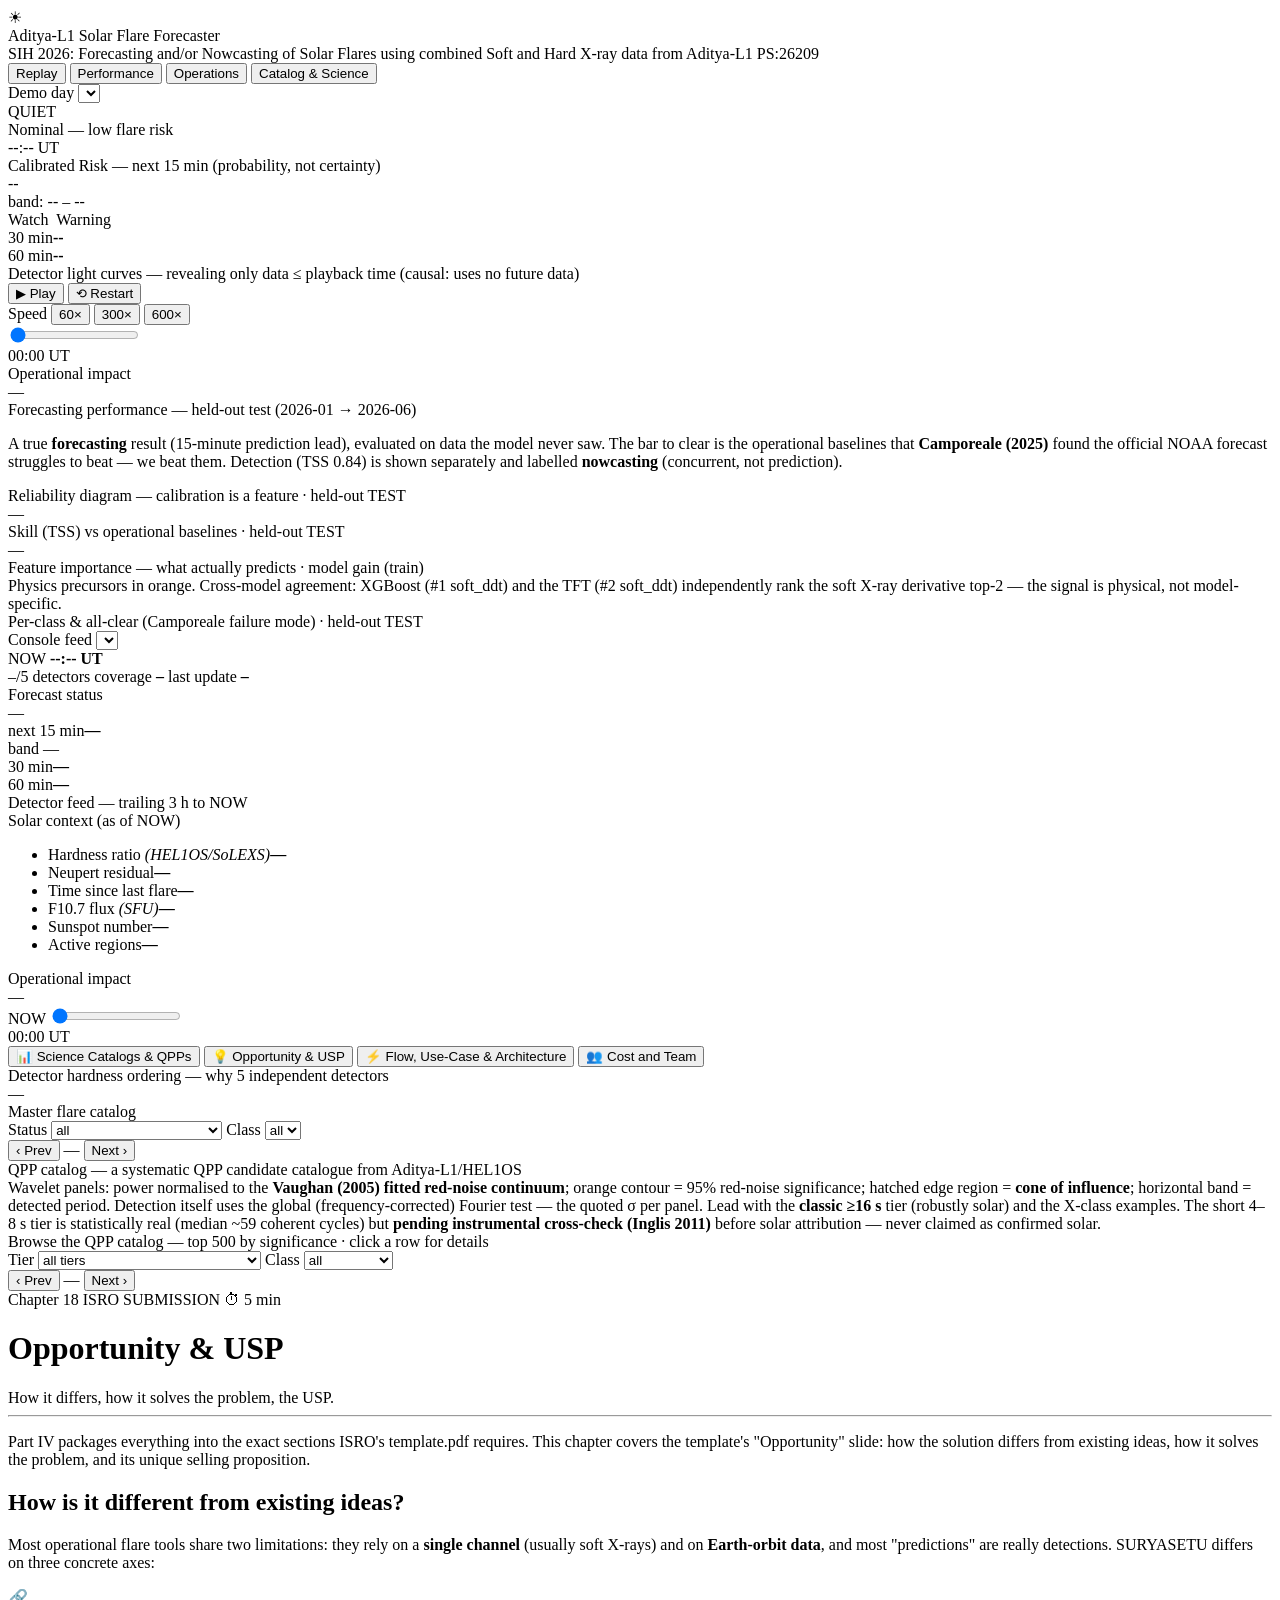
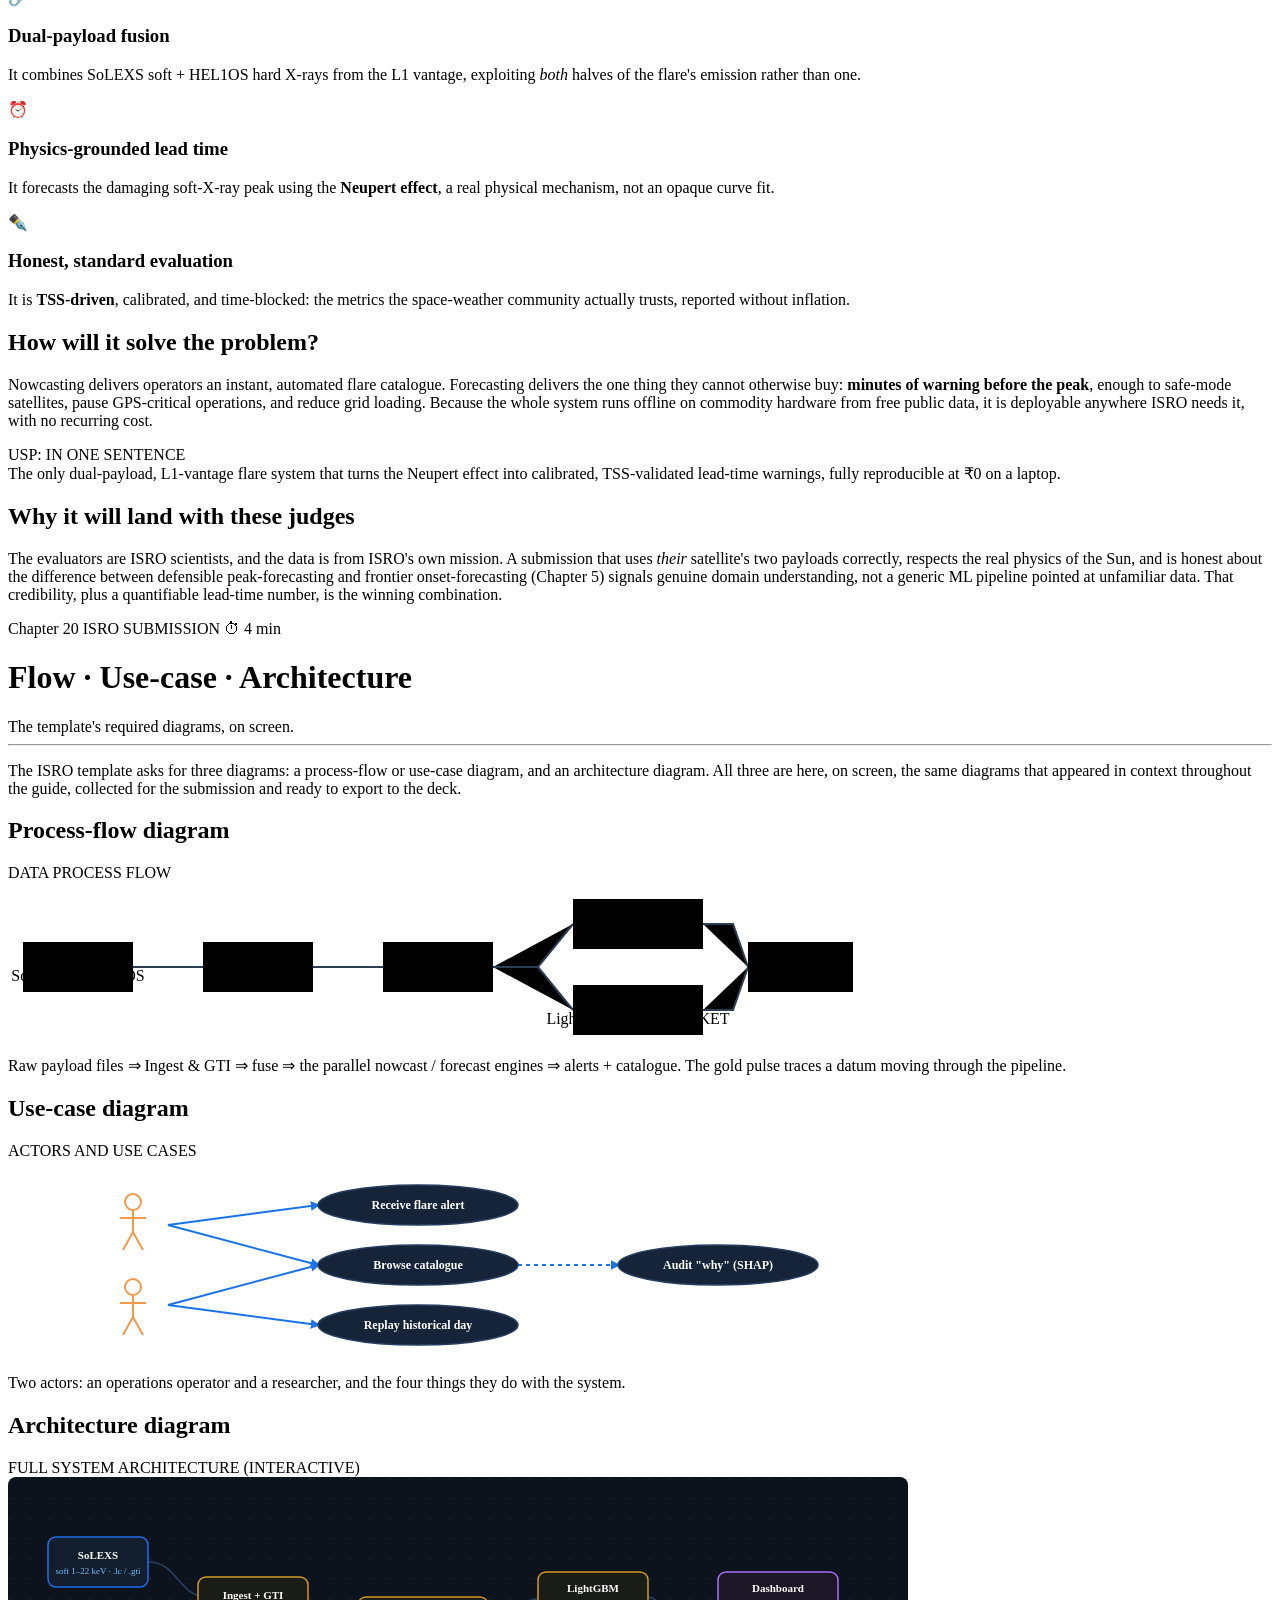
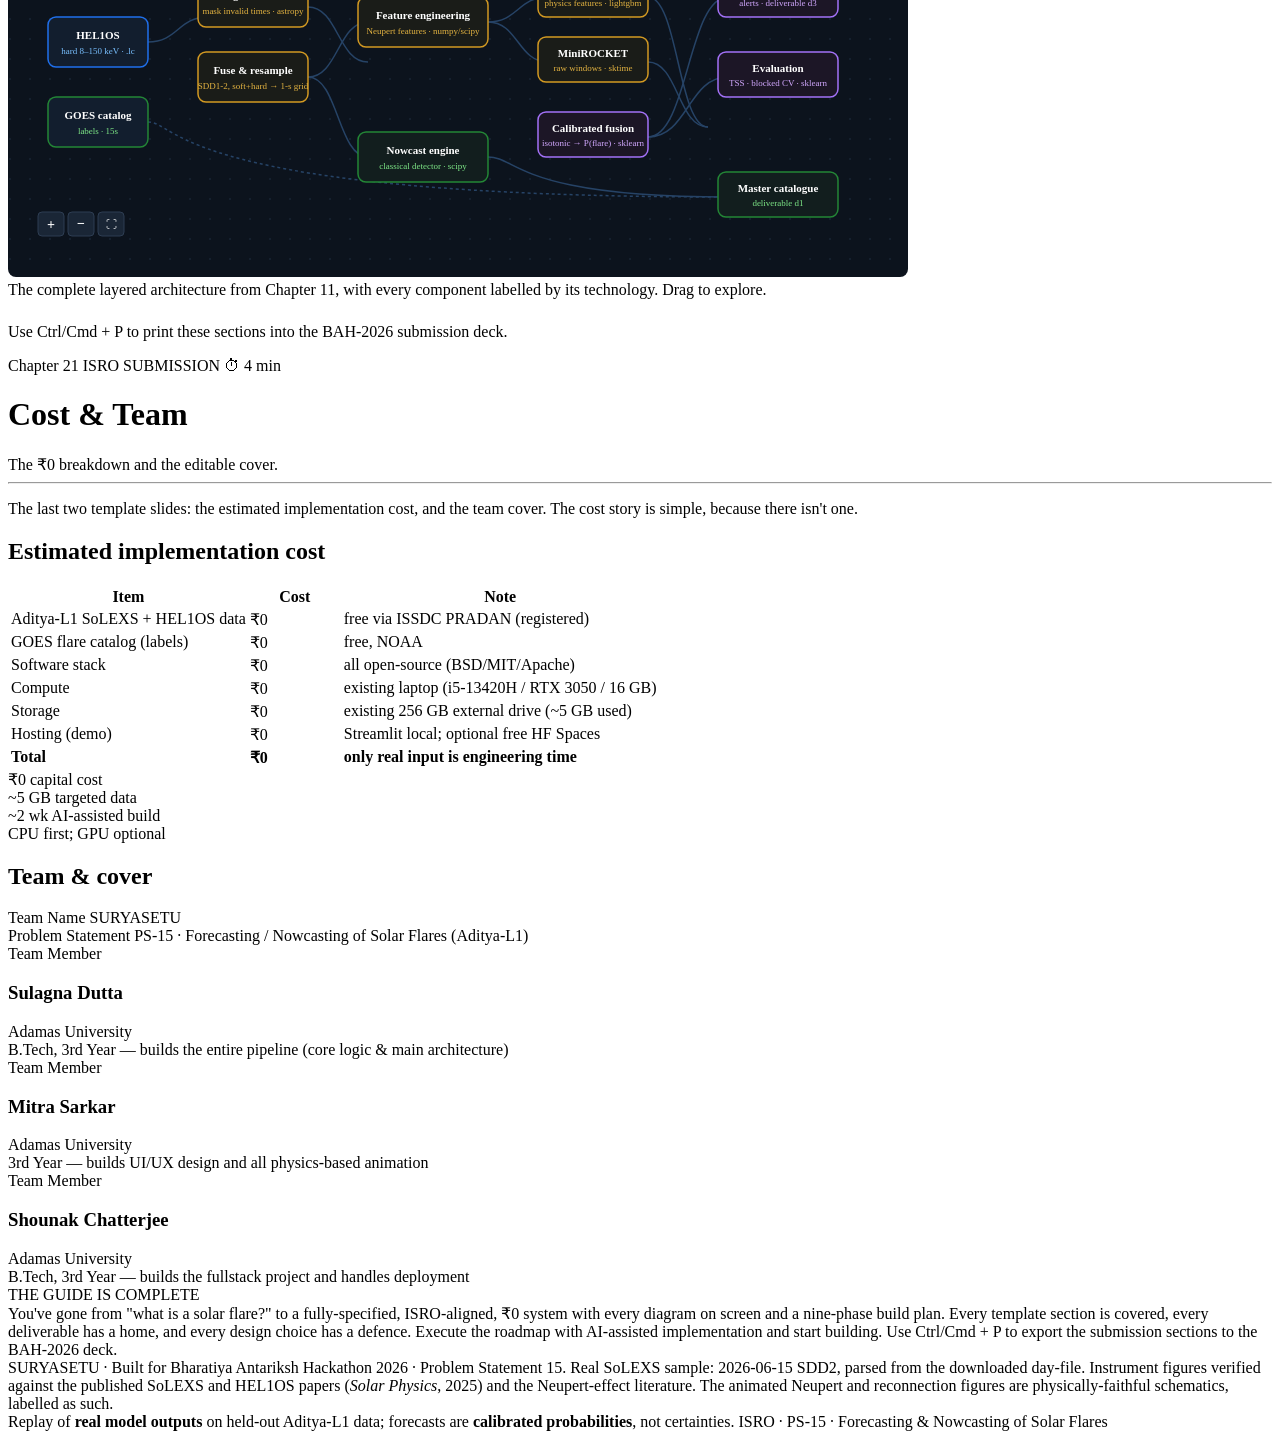
==== api/static/index.html @ faae7929 "fix(vercel): bundle dashboard_data and static assets into serverless package" ====
<!doctype html>
<html lang="en">
<head>
<meta charset="utf-8">
<meta name="viewport" content="width=device-width, initial-scale=1">
<title>Aditya-L1 Solar Flare Forecaster — PS-15</title>
<link rel="stylesheet" href="/css/style.css">
<script src="/vendor/plotly-2.35.2.min.js" charset="utf-8"></script>
</head>
<body>
<header class="topbar">
  <div class="brand">
    <div class="logo">☀</div>
    <div>
      <div class="title">Aditya-L1 Solar Flare Forecaster</div>
      <div class="subtitle">SIH 2026: Forecasting and/or Nowcasting of Solar Flares using combined Soft and Hard X-ray data from Aditya-L1 PS:26209</div>
    </div>
  </div>
  <nav class="tabs">
    <button class="tab active" data-tab="replay">Replay</button>
    <button class="tab" data-tab="performance">Performance</button>
    <button class="tab" data-tab="operations">Operations</button>
    <button class="tab" data-tab="catalog">Catalog &amp; Science</button>
  </nav>
</header>

<main id="tab-replay" class="tabpane active">
  <section class="row daybar">
    <div class="dayselect">
      <label>Demo day</label>
      <select id="daySelect"></select>
    </div>
    <div id="dayMeta" class="daymeta"></div>
    <div id="splitBadge" class="badge"></div>
  </section>

  <section id="alertBanner" class="alert-banner quiet">
    <div class="alert-state" id="alertState">QUIET</div>
    <div class="alert-desc" id="alertDesc">Nominal — low flare risk</div>
    <div class="alert-clock" id="playClock">--:-- UT</div>
  </section>

  <div class="row main-grid">
    <section class="card forecast-card">
      <div class="card-h">Calibrated Risk — next 15 min <span class="hint">(probability, not certainty)</span></div>
      <div id="riskBig" class="risk-big">--</div>
      <div class="risk-band" id="riskBand">band: -- – --</div>
      <div class="gauge">
        <div class="gauge-fill" id="gaugeFill"></div>
        <div class="gauge-tick watch" id="tickWatch" title="Watch threshold"></div>
        <div class="gauge-tick warn" id="tickWarn" title="Warning threshold"></div>
      </div>
      <div class="gauge-legend"><span class="dot watch"></span>Watch&nbsp;&nbsp;<span class="dot warn"></span>Warning</div>
      <div class="risk-secondary">
        <div><span>30 min</span><b id="risk30">--</b></div>
        <div><span>60 min</span><b id="risk60">--</b></div>
      </div>
      <div id="leadCallout" class="lead-callout"></div>
    </section>

    <section class="card chart-card">
      <div class="card-h">Detector light curves
        <span class="hint" id="revealHint">— revealing only data ≤ playback time (causal: uses no future data)</span></div>
      <div id="mainChart" class="chart"></div>
    </section>
  </div>

  <section class="row controls">
    <button id="playBtn" class="btn primary">▶ Play</button>
    <button id="restartBtn" class="btn">⟲ Restart</button>
    <div class="speeds">
      <span>Speed</span>
      <button class="spd" data-spd="60">60×</button>
      <button class="spd active" data-spd="300">300×</button>
      <button class="spd" data-spd="600">600×</button>
    </div>
    <input type="range" id="scrubber" class="scrubber" min="0" max="1439" value="0">
    <div id="scrubLabel" class="scrub-label">00:00 UT</div>
  </section>

  <section class="card impact-card" id="impactCard">
    <div class="card-h">Operational impact</div>
    <div id="impactText" class="impact-text">—</div>
  </section>
</main>

<main id="tab-performance" class="tabpane">
  <section class="perf-intro card">
    <div class="card-h">Forecasting performance — held-out test (2026-01 → 2026-06)</div>
    <p class="perf-lead">A true <b>forecasting</b> result (15-minute prediction lead), evaluated on data the model never saw.
    The bar to clear is the operational baselines that <b>Camporeale (2025)</b> found the official NOAA forecast struggles to beat — we beat them.
    Detection (TSS 0.84) is shown separately and labelled <b>nowcasting</b> (concurrent, not prediction).</p>
  </section>

  <div class="perf-grid">
    <section class="card">
      <div class="card-h">Reliability diagram — calibration is a feature <span class="hint">· held-out TEST</span></div>
      <div id="relChart" class="chart sm"></div>
      <div class="metric-cap" id="relCap">—</div>
    </section>
    <section class="card">
      <div class="card-h">Skill (TSS) vs operational baselines <span class="hint">· held-out TEST</span></div>
      <div id="tssChart" class="chart sm"></div>
      <div class="metric-cap" id="tssCap">—</div>
    </section>
  </div>

  <div class="perf-grid">
    <section class="card">
      <div class="card-h">Feature importance — what actually predicts <span class="hint">· model gain (train)</span></div>
      <div id="impChart" class="chart sm"></div>
      <div class="metric-cap">Physics precursors in <span class=" accent">orange</span>. Cross-model agreement: XGBoost (#1 soft_ddt) and the TFT (#2 soft_ddt) independently rank the soft X-ray derivative top-2 — the signal is physical, not model-specific.</div>
    </section>
    <section class="card">
      <div class="card-h">Per-class &amp; all-clear (Camporeale failure mode) <span class="hint">· held-out TEST</span></div>
      <table class="pclass-table" id="pclassTable"></table>
      <div id="allClear" class="allclear"></div>
    </section>
  </div>
</main>
<main id="tab-operations" class="tabpane">
  <section class="ops-statusbar card">
    <div class="ops-select">
      <label>Console feed</label>
      <select id="opsDaySelect"></select>
    </div>
    <div class="ops-now">NOW <b id="opsClock">--:-- UT</b></div>
    <div class="ops-status">
      <span class="stat"><i class="led" id="ledDet"></i><span id="opsDetOnline">–/5</span> detectors</span>
      <span class="stat">coverage <b id="opsCoverage">–</b></span>
      <span class="stat">last update <b id="opsUpdate">–</b></span>
    </div>
  </section>

  <div class="ops-grid">
    <section class="card ops-alert">
      <div class="card-h">Forecast status</div>
      <div id="opsAlertState" class="ops-alert-state">—</div>
      <div class="ops-risk-row">
        <div class="ops-risk-main"><span>next 15 min</span><b id="opsRisk15">—</b></div>
        <div class="ops-risk-band" id="opsBand">band —</div>
      </div>
      <div class="ops-risk-sub">
        <div><span>30 min</span><b id="opsRisk30">—</b></div>
        <div><span>60 min</span><b id="opsRisk60">—</b></div>
      </div>
    </section>

    <section class="card ops-chart-card">
      <div class="card-h">Detector feed <span class="hint">— trailing 3 h to NOW</span></div>
      <div id="opsChart" class="chart"></div>
    </section>

    <section class="card ops-context">
      <div class="card-h">Solar context (as of NOW)</div>
      <ul class="ctx-list">
        <li><span>Hardness ratio <i>(HEL1OS/SoLEXS)</i></span><b id="ctxHard">—</b></li>
        <li><span>Neupert residual</span><b id="ctxNeu">—</b></li>
        <li><span>Time since last flare</span><b id="ctxTSL">—</b></li>
        <li><span>F10.7 flux <i>(SFU)</i></span><b id="ctxF107">—</b></li>
        <li><span>Sunspot number</span><b id="ctxSSN">—</b></li>
        <li><span>Active regions</span><b id="ctxAR">—</b></li>
      </ul>
    </section>
  </div>

  <section class="card ops-impact" id="opsImpactCard">
    <div class="card-h">Operational impact</div>
    <div id="opsImpact" class="impact-text">—</div>
  </section>

  <section class="row controls ops-controls">
    <span class="ops-ctrl-label">NOW</span>
    <input type="range" id="opsScrub" class="scrubber" min="0" max="1439" value="0">
    <div id="opsScrubLabel" class="scrub-label">00:00 UT</div>
  </section>
</main>
<main id="tab-catalog" class="tabpane">
  <!-- Sub Navigation Bar -->
  <nav class="cat-subnav">
    <button class="cat-subtab active" data-subtab="cat-science">
      <span class="subtab-icon">📊</span> Science Catalogs &amp; QPPs
    </button>
    <button class="cat-subtab" data-subtab="cat-opportunity">
      <span class="subtab-icon">💡</span> Opportunity &amp; USP
    </button>
    <button class="cat-subtab" data-subtab="cat-architecture">
      <span class="subtab-icon">⚡</span> Flow, Use-Case &amp; Architecture
    </button>
    <button class="cat-subtab" data-subtab="cat-cost">
      <span class="subtab-icon">👥</span> Cost and Team
    </button>
  </nav>

  <!-- 1. Science Catalogs & QPPs Subpane -->
  <div id="subpane-cat-science" class="cat-subpane active">
    <section class="card">
      <div class="card-h">Detector hardness ordering — why 5 independent detectors</div>
      <div id="hardChart" class="chart sm"></div>
      <div class="metric-cap" id="hardCap">—</div>
    </section>

    <section class="card">
      <div class="card-h">Master flare catalog <span class="hint" id="catTotal"></span></div>
      <div class="cat-filters">
        <label>Status
          <select id="catStatus">
            <option value="">all</option>
            <option value="confirmed">confirmed (in SWPC)</option>
            <option value="sub_threshold">sub-threshold (HEK only)</option>
            <option value="candidate_novel">candidate-novel</option>
          </select></label>
        <label>Class
          <select id="catClass">
            <option value="">all</option>
            <option value="X">X</option><option value="M">M</option>
            <option value="C">C</option><option value="B">B</option>
          </select></label>
        <div class="cat-pager">
          <button id="catPrev" class="btn">‹ Prev</button>
          <span id="catPage" class="cat-page">—</span>
          <button id="catNext" class="btn">Next ›</button>
        </div>
      </div>
      <table class="cat-table" id="catTable"></table>
      <div class="metric-cap" id="catNote"></div>
    </section>

    <section class="card">
      <div class="card-h">QPP catalog — a systematic QPP candidate catalogue from Aditya-L1/HEL1OS</div>
      <div class="qpp-summary" id="qppSummary"></div>
      <div class="qpp-tiers" id="qppTiers"></div>
      <div class="qpp-gallery" id="qppGallery"></div>
      <div class="metric-cap">Wavelet panels: power normalised to the <b>Vaughan (2005) fitted red-noise continuum</b>;
        <span class="accent">orange contour</span> = 95% red-noise significance; hatched edge region = <b>cone of influence</b>;
        horizontal band = detected period. Detection itself uses the global (frequency-corrected) Fourier test — the quoted σ per panel.
        Lead with the <b>classic ≥16 s</b> tier (robustly solar) and the X-class examples. The <span class="accent">short 4–8 s</span> tier is
        statistically real (median ~59 coherent cycles) but <b>pending instrumental cross-check (Inglis 2011)</b> before solar attribution — never claimed as confirmed solar.</div>

      <div class="qpp-browse">
        <div class="qpp-browse-h">Browse the QPP catalog <span class="hint">— top 500 by significance · click a row for details</span></div>
        <div class="cat-filters">
          <label>Tier
            <select id="qppTier">
              <option value="">all tiers</option>
              <option value="classic">classic ≥16 s (robustly solar)</option>
              <option value="intermediate">intermediate 8–16 s</option>
              <option value="short">short 4–8 s (pending cross-check)</option>
            </select></label>
          <label>Class
            <select id="qppGoes">
              <option value="">all</option>
              <option value="X">X</option><option value="M">M</option>
              <option value="C">C</option><option value="none">non-SWPC</option>
            </select></label>
          <div class="cat-pager">
            <button id="qppPrev" class="btn">‹ Prev</button>
            <span id="qppPage" class="cat-page">—</span>
            <button id="qppNext" class="btn">Next ›</button>
          </div>
        </div>
        <div id="qppDetail" class="qpp-detail" hidden></div>
        <table class="cat-table" id="qppTable"></table>
      </div>
    </section>
  </div>

  <!-- 2. Opportunity & USP Subpane -->
  <div id="subpane-cat-opportunity" class="cat-subpane">
    <div class="guide-page">
      <div class="guide-meta">
        <span>Chapter 18</span>
        <span class="guide-badge">ISRO SUBMISSION</span>
        <span>⏱ 5 min</span>
      </div>
      <h1 class="guide-title">Opportunity &amp; USP</h1>
      <div class="guide-subtitle">How it differs, how it solves the problem, the USP.</div>
      <hr class="guide-divider">

      <p class="guide-p">
        Part IV packages everything into the exact sections ISRO's <span class="guide-code-badge">template.pdf</span> requires. This chapter covers the template's "Opportunity" slide: how the solution differs from existing ideas, how it solves the problem, and its unique selling proposition.
      </p>

      <h2 class="guide-h2">How is it different from existing ideas?</h2>
      <p class="guide-p">
        Most operational flare tools share two limitations: they rely on a <b>single channel</b> (usually soft X-rays) and on <b>Earth-orbit data</b>, and most "predictions" are really detections. SURYASETU differs on three concrete axes:
      </p>

      <div class="diff-grid">
        <div class="diff-card blue">
          <div class="diff-icon">🔗</div>
          <h3>Dual-payload fusion</h3>
          <p>It combines SoLEXS soft + HEL1OS hard X-rays from the L1 vantage, exploiting <i>both</i> halves of the flare's emission rather than one.</p>
        </div>

        <div class="diff-card orange">
          <div class="diff-icon">⏰</div>
          <h3>Physics-grounded lead time</h3>
          <p>It forecasts the damaging soft-X-ray peak using the <b>Neupert effect</b>, a real physical mechanism, not an opaque curve fit.</p>
        </div>

        <div class="diff-card green">
          <div class="diff-icon">✒️</div>
          <h3>Honest, standard evaluation</h3>
          <p>It is <b>TSS-driven</b>, calibrated, and time-blocked: the metrics the space-weather community actually trusts, reported without inflation.</p>
        </div>
      </div>

      <h2 class="guide-h2">How will it solve the problem?</h2>
      <p class="guide-p">
        Nowcasting delivers operators an instant, automated flare catalogue. Forecasting delivers the one thing they cannot otherwise buy: <b>minutes of warning before the peak</b>, enough to safe-mode satellites, pause GPS-critical operations, and reduce grid loading. Because the whole system runs offline on commodity hardware from free public data, it is deployable anywhere ISRO needs it, with no recurring cost.
      </p>

      <div class="usp-highlight">
        <div class="usp-hl-tag">USP: IN ONE SENTENCE</div>
        <div class="usp-hl-text">
          The only dual-payload, L1-vantage flare system that turns the Neupert effect into calibrated, TSS-validated lead-time warnings, fully reproducible at ₹0 on a laptop.
        </div>
      </div>

      <h2 class="guide-h2">Why it will land with these judges</h2>
      <p class="guide-p">
        The evaluators are ISRO scientists, and the data is from ISRO's own mission. A submission that uses <i>their</i> satellite's two payloads correctly, respects the real physics of the Sun, and is honest about the difference between defensible peak-forecasting and frontier onset-forecasting (Chapter 5) signals genuine domain understanding, not a generic ML pipeline pointed at unfamiliar data. That credibility, plus a quantifiable lead-time number, is the winning combination.
      </p>
    </div>
  </div>

  <!-- 3. Flow, Use-Case & Architecture Subpane -->
  <div id="subpane-cat-architecture" class="cat-subpane">
    <div class="guide-page">
      <div class="guide-meta">
        <span>Chapter 20</span>
        <span class="guide-badge">ISRO SUBMISSION</span>
        <span>⏱ 4 min</span>
      </div>
      <h1 class="guide-title">Flow · Use-case · Architecture</h1>
      <div class="guide-subtitle">The template's required diagrams, on screen.</div>
      <hr class="guide-divider">

      <p class="guide-p">
        The ISRO template asks for three diagrams: a process-flow or use-case diagram, and an architecture diagram. All three are here, on screen, the same diagrams that appeared in context throughout the guide, collected for the submission and ready to export to the deck.
      </p>

      <!-- Diagram 1: Process-flow diagram -->
      <h2 class="guide-h2">Process-flow diagram</h2>
      <div class="diagram-card">
        <div class="diagram-header">DATA PROCESS FLOW</div>
        <div class="flow-svg-wrap">
          <svg viewBox="0 0 860 170" width="100%" height="170" style="max-width:860px">
            <!-- Animated Background Pulse Paths -->
            <path d="M 125 85 L 195 85 M 305 85 L 375 85 M 485 85 L 530 85 L 565 42 M 485 85 L 530 85 L 565 128 M 695 42 L 725 42 L 740 85 M 695 128 L 725 128 L 740 85" fill="none" class="flow-pulse-line" />
            <!-- Static Connector lines -->
            <path d="M 125 85 L 195 85" stroke="#2c3e55" stroke-width="2" />
            <path d="M 305 85 L 375 85" stroke="#2c3e55" stroke-width="2" />
            <path d="M 485 85 L 530 85 L 565 42" stroke="#2c3e55" stroke-width="2" />
            <path d="M 485 85 L 530 85 L 565 128" stroke="#2c3e55" stroke-width="2" />
            <path d="M 695 42 L 725 42 L 740 85" stroke="#2c3e55" stroke-width="2" />
            <path d="M 695 128 L 725 128 L 740 85" stroke="#2c3e55" stroke-width="2" />

            <!-- Node: Raw FITS -->
            <g transform="translate(15, 60)">
              <rect width="110" height="50" class="flow-node highlight" />
              <text x="55" y="24" text-anchor="middle" class="flow-text-main">Raw FITS</text>
              <text x="55" y="39" text-anchor="middle" class="flow-text-sub">SoLEXS + HEL1OS</text>
            </g>

            <!-- Node: Ingest + GTI -->
            <g transform="translate(195, 60)">
              <rect width="110" height="50" class="flow-node orange" />
              <text x="55" y="24" text-anchor="middle" class="flow-text-main">Ingest + GTI</text>
              <text x="55" y="39" text-anchor="middle" class="flow-text-sub">mask gaps</text>
            </g>

            <!-- Node: Fuse -->
            <g transform="translate(375, 60)">
              <rect width="110" height="50" class="flow-node orange" />
              <text x="55" y="24" text-anchor="middle" class="flow-text-main">Fuse</text>
              <text x="55" y="39" text-anchor="middle" class="flow-text-sub">1-s grid</text>
            </g>

            <!-- Node: Nowcast -->
            <g transform="translate(565, 17)">
              <rect width="130" height="50" class="flow-node green" />
              <text x="65" y="24" text-anchor="middle" class="flow-text-main">Nowcast</text>
              <text x="65" y="39" text-anchor="middle" class="flow-text-sub">classical detector</text>
            </g>

            <!-- Node: Forecast -->
            <g transform="translate(565, 103)">
              <rect width="130" height="50" class="flow-node orange" />
              <text x="65" y="24" text-anchor="middle" class="flow-text-main">Forecast</text>
              <text x="65" y="39" text-anchor="middle" class="flow-text-sub">LightGBM + MiniROCKET</text>
            </g>

            <!-- Node: Alerts + catalogue -->
            <g transform="translate(740, 60)">
              <rect width="105" height="50" class="flow-node purple" />
              <text x="52" y="23" text-anchor="middle" class="flow-text-main">Alerts +</text>
              <text x="52" y="38" text-anchor="middle" class="flow-text-main">catalogue</text>
            </g>
          </svg>
        </div>
        <div class="diagram-caption">
          Raw payload files ⇒ Ingest &amp; GTI ⇒ fuse ⇒ the parallel nowcast / forecast engines ⇒ alerts + catalogue. The gold pulse traces a datum moving through the pipeline.
        </div>
      </div>

      <!-- Diagram 2: Use-case diagram -->
      <h2 class="guide-h2">Use-case diagram</h2>
      <div class="diagram-card">
        <div class="diagram-header">ACTORS AND USE CASES</div>
        <div class="flow-svg-wrap">
          <svg viewBox="0 0 860 210" width="100%" height="210" style="max-width:860px">
            <!-- Connecting lines -->
            <!-- Ops operator to Receive flare alert & Browse catalogue -->
            <line x1="160" y1="65" x2="310" y2="45" stroke="#1a73e8" stroke-width="2" marker-end="url(#arr-blue)" />
            <line x1="160" y1="65" x2="310" y2="105" stroke="#1a73e8" stroke-width="2" marker-end="url(#arr-blue)" />
            <!-- Researcher to Browse catalogue & Replay historical day -->
            <line x1="160" y1="145" x2="310" y2="105" stroke="#1a73e8" stroke-width="2" marker-end="url(#arr-blue)" />
            <line x1="160" y1="145" x2="310" y2="165" stroke="#1a73e8" stroke-width="2" marker-end="url(#arr-blue)" />
            <!-- Browse catalogue to Audit SHAP (dotted) -->
            <line x1="510" y1="105" x2="610" y2="105" stroke="#1a73e8" stroke-width="2" stroke-dasharray="4 4" marker-end="url(#arr-blue)" />

            <!-- Arrow marker -->
            <defs>
              <marker id="arr-blue" viewBox="0 0 10 10" refX="6" refY="5" markerWidth="6" markerHeight="6" orient="auto-start-reverse">
                <path d="M 0 1 L 8 5 L 0 9 z" fill="#1a73e8" />
              </marker>
            </defs>

            <!-- Actor 1: Ops operator -->
            <g transform="translate(100, 30)">
              <!-- Stick Figure -->
              <circle cx="25" cy="12" r="8" fill="none" stroke="#f2994a" stroke-width="2" />
              <line x1="25" y1="20" x2="25" y2="42" stroke="#f2994a" stroke-width="2" />
              <line x1="12" y1="28" x2="38" y2="28" stroke="#f2994a" stroke-width="2" />
              <line x1="25" y1="42" x2="15" y2="60" stroke="#f2994a" stroke-width="2" />
              <line x1="25" y1="42" x2="35" y2="60" stroke="#f2994a" stroke-width="2" />
              <text x="25" y="76" text-anchor="middle" fill="#fff" font-size="11.5" font-weight="650" font-family="var(--sans)">Ops operator</text>
            </g>

            <!-- Actor 2: Researcher -->
            <g transform="translate(100, 115)">
              <!-- Stick Figure -->
              <circle cx="25" cy="12" r="8" fill="none" stroke="#f2994a" stroke-width="2" />
              <line x1="25" y1="20" x2="25" y2="42" stroke="#f2994a" stroke-width="2" />
              <line x1="12" y1="28" x2="38" y2="28" stroke="#f2994a" stroke-width="2" />
              <line x1="25" y1="42" x2="15" y2="60" stroke="#f2994a" stroke-width="2" />
              <line x1="25" y1="42" x2="35" y2="60" stroke="#f2994a" stroke-width="2" />
              <text x="25" y="76" text-anchor="middle" fill="#fff" font-size="11.5" font-weight="650" font-family="var(--sans)">Researcher</text>
            </g>

            <!-- Use Case 1: Receive flare alert -->
            <g transform="translate(310, 25)">
              <ellipse cx="100" cy="20" rx="100" ry="20" fill="#152438" stroke="#253e60" stroke-width="1.5" />
              <text x="100" y="24" text-anchor="middle" fill="#fff" font-size="12" font-weight="650" font-family="var(--sans)">Receive flare alert</text>
            </g>

            <!-- Use Case 2: Browse catalogue -->
            <g transform="translate(310, 85)">
              <ellipse cx="100" cy="20" rx="100" ry="20" fill="#152438" stroke="#253e60" stroke-width="1.5" />
              <text x="100" y="24" text-anchor="middle" fill="#fff" font-size="12" font-weight="650" font-family="var(--sans)">Browse catalogue</text>
            </g>

            <!-- Use Case 3: Replay historical day -->
            <g transform="translate(310, 145)">
              <ellipse cx="100" cy="20" rx="100" ry="20" fill="#152438" stroke="#253e60" stroke-width="1.5" />
              <text x="100" y="24" text-anchor="middle" fill="#fff" font-size="12" font-weight="650" font-family="var(--sans)">Replay historical day</text>
            </g>

            <!-- Use Case 4: Audit "why" (SHAP) -->
            <g transform="translate(610, 85)">
              <ellipse cx="100" cy="20" rx="100" ry="20" fill="#152438" stroke="#253e60" stroke-width="1.5" />
              <text x="100" y="24" text-anchor="middle" fill="#fff" font-size="12" font-weight="650" font-family="var(--sans)">Audit "why" (SHAP)</text>
            </g>
          </svg>
        </div>
        <div class="diagram-caption">
          Two actors: an operations operator and a researcher, and the four things they do with the system.
        </div>
      </div>

      <!-- Diagram 3: Architecture diagram -->
      <h2 class="guide-h2">Architecture diagram</h2>
      <div class="diagram-card" style="position:relative">
        <div class="diagram-header">FULL SYSTEM ARCHITECTURE (INTERACTIVE)</div>
        
        <div class="flow-svg-wrap" style="position:relative">
          <svg viewBox="0 0 900 400" width="100%" height="400" style="max-width:900px;background:#0c131d;border-radius:8px">
            <!-- Background dot grid -->
            <defs>
              <pattern id="grid-dots" width="20" height="20" patternUnits="userSpaceOnUse">
                <circle cx="2" cy="2" r="1" fill="#182333" />
              </pattern>
            </defs>
            <rect width="100%" height="100%" fill="url(#grid-dots)" />

            <!-- Connecting paths -->
            <path d="M 140 85 C 170 85, 170 120, 200 120" fill="none" stroke="#264366" stroke-width="1.5" />
            <path d="M 140 165 C 170 165, 170 140, 200 140" fill="none" stroke="#264366" stroke-width="1.5" />
            <path d="M 140 245 C 170 245, 170 320, 720 320" fill="none" stroke="#264366" stroke-width="1.5" stroke-dasharray="3 3" />
            
            <path d="M 300 130 C 330 130, 330 185, 360 185" fill="none" stroke="#264366" stroke-width="1.5" />
            <path d="M 300 200 C 330 200, 330 145, 360 145" fill="none" stroke="#264366" stroke-width="1.5" />
            <path d="M 300 200 C 330 200, 330 280, 360 280" fill="none" stroke="#264366" stroke-width="1.5" />

            <path d="M 480 145 C 510 145, 510 120, 540 120" fill="none" stroke="#264366" stroke-width="1.5" />
            <path d="M 480 145 C 510 145, 510 185, 540 185" fill="none" stroke="#264366" stroke-width="1.5" />
            <path d="M 480 280 C 510 280, 510 320, 720 320" fill="none" stroke="#264366" stroke-width="1.5" />

            <path d="M 640 120 C 670 120, 670 250, 700 250" fill="none" stroke="#264366" stroke-width="1.5" />
            <path d="M 640 185 C 670 185, 670 250, 700 250" fill="none" stroke="#264366" stroke-width="1.5" />

            <path d="M 640 260 C 680 260, 680 120, 720 120" fill="none" stroke="#264366" stroke-width="1.5" />
            <path d="M 640 260 C 680 260, 680 200, 720 200" fill="none" stroke="#264366" stroke-width="1.5" />

            <!-- Col 1: Inputs -->
            <!-- SoLEXS -->
            <g transform="translate(40, 60)">
              <rect width="100" height="50" rx="8" fill="#121e2e" stroke="#1f6feb" stroke-width="1.5" />
              <text x="50" y="22" text-anchor="middle" fill="#fff" font-size="11" font-weight="700">SoLEXS</text>
              <text x="50" y="37" text-anchor="middle" fill="#79c0ff" font-size="9">soft 1–22 keV · .lc / .gti</text>
            </g>
            <!-- HEL1OS -->
            <g transform="translate(40, 140)">
              <rect width="100" height="50" rx="8" fill="#121e2e" stroke="#1f6feb" stroke-width="1.5" />
              <text x="50" y="22" text-anchor="middle" fill="#fff" font-size="11" font-weight="700">HEL1OS</text>
              <text x="50" y="37" text-anchor="middle" fill="#79c0ff" font-size="9">hard 8–150 keV · .lc</text>
            </g>
            <!-- GOES catalog -->
            <g transform="translate(40, 220)">
              <rect width="100" height="50" rx="8" fill="#121e2e" stroke="#238636" stroke-width="1.5" />
              <text x="50" y="22" text-anchor="middle" fill="#fff" font-size="11" font-weight="700">GOES catalog</text>
              <text x="50" y="37" text-anchor="middle" fill="#7ee787" font-size="9">labels · 15s</text>
            </g>

            <!-- Col 2: Ingestion & Resampling -->
            <!-- Ingest + GTI -->
            <g transform="translate(190, 100)">
              <rect width="110" height="50" rx="8" fill="#1a1c18" stroke="#d29922" stroke-width="1.5" />
              <text x="55" y="22" text-anchor="middle" fill="#fff" font-size="11" font-weight="700">Ingest + GTI</text>
              <text x="55" y="37" text-anchor="middle" fill="#e3b341" font-size="9">mask invalid times · astropy</text>
            </g>
            <!-- Fuse & resample -->
            <g transform="translate(190, 175)">
              <rect width="110" height="50" rx="8" fill="#1a1c18" stroke="#d29922" stroke-width="1.5" />
              <text x="55" y="22" text-anchor="middle" fill="#fff" font-size="11" font-weight="700">Fuse &amp; resample</text>
              <text x="55" y="37" text-anchor="middle" fill="#e3b341" font-size="9">SDD1-2, soft+hard → 1-s grid</text>
            </g>

            <!-- Col 3: Features & Nowcast -->
            <!-- Feature engineering -->
            <g transform="translate(350, 120)">
              <rect width="130" height="50" rx="8" fill="#1a1c18" stroke="#d29922" stroke-width="1.5" />
              <text x="65" y="22" text-anchor="middle" fill="#fff" font-size="11" font-weight="700">Feature engineering</text>
              <text x="65" y="37" text-anchor="middle" fill="#e3b341" font-size="9">Neupert features · numpy/scipy</text>
            </g>
            <!-- Nowcast engine -->
            <g transform="translate(350, 255)">
              <rect width="130" height="50" rx="8" fill="#121e1e" stroke="#238636" stroke-width="1.5" />
              <text x="65" y="22" text-anchor="middle" fill="#fff" font-size="11" font-weight="700">Nowcast engine</text>
              <text x="65" y="37" text-anchor="middle" fill="#7ee787" font-size="9">classical detector · scipy</text>
            </g>

            <!-- Col 4: Models -->
            <!-- LightGBM -->
            <g transform="translate(530, 95)">
              <rect width="110" height="45" rx="8" fill="#1a1c18" stroke="#d29922" stroke-width="1.5" />
              <text x="55" y="20" text-anchor="middle" fill="#fff" font-size="11" font-weight="700">LightGBM</text>
              <text x="55" y="34" text-anchor="middle" fill="#e3b341" font-size="9">physics features · lightgbm</text>
            </g>
            <!-- MiniROCKET -->
            <g transform="translate(530, 160)">
              <rect width="110" height="45" rx="8" fill="#1a1c18" stroke="#d29922" stroke-width="1.5" />
              <text x="55" y="20" text-anchor="middle" fill="#fff" font-size="11" font-weight="700">MiniROCKET</text>
              <text x="55" y="34" text-anchor="middle" fill="#e3b341" font-size="9">raw windows · sktime</text>
            </g>
            <!-- Calibrated fusion -->
            <g transform="translate(530, 235)">
              <rect width="110" height="45" rx="8" fill="#1c1626" stroke="#a371f7" stroke-width="1.5" />
              <text x="55" y="20" text-anchor="middle" fill="#fff" font-size="11" font-weight="700">Calibrated fusion</text>
              <text x="55" y="34" text-anchor="middle" fill="#d2a8ff" font-size="9">isotonic → P(flare) · sklearn</text>
            </g>

            <!-- Col 5: Outputs -->
            <!-- Dashboard -->
            <g transform="translate(710, 95)">
              <rect width="120" height="45" rx="8" fill="#1c1626" stroke="#a371f7" stroke-width="1.5" />
              <text x="60" y="20" text-anchor="middle" fill="#fff" font-size="11" font-weight="700">Dashboard</text>
              <text x="60" y="34" text-anchor="middle" fill="#d2a8ff" font-size="9">alerts · deliverable d3</text>
            </g>
            <!-- Evaluation -->
            <g transform="translate(710, 175)">
              <rect width="120" height="45" rx="8" fill="#1c1626" stroke="#a371f7" stroke-width="1.5" />
              <text x="60" y="20" text-anchor="middle" fill="#fff" font-size="11" font-weight="700">Evaluation</text>
              <text x="60" y="34" text-anchor="middle" fill="#d2a8ff" font-size="9">TSS · blocked CV · sklearn</text>
            </g>
            <!-- Master catalogue -->
            <g transform="translate(710, 295)">
              <rect width="120" height="45" rx="8" fill="#121e1e" stroke="#238636" stroke-width="1.5" />
              <text x="60" y="20" text-anchor="middle" fill="#fff" font-size="11" font-weight="700">Master catalogue</text>
              <text x="60" y="34" text-anchor="middle" fill="#7ee787" font-size="9">deliverable d1</text>
            </g>

            <!-- Zoom controls (decorative / interactive styling) -->
            <g transform="translate(30, 335)">
              <rect width="26" height="24" rx="4" fill="#1a2636" stroke="#2d3d52" />
              <text x="13" y="17" text-anchor="middle" fill="#fff" font-size="14" font-weight="700">+</text>
              <rect x="30" width="26" height="24" rx="4" fill="#1a2636" stroke="#2d3d52" />
              <text x="43" y="16" text-anchor="middle" fill="#fff" font-size="14" font-weight="700">−</text>
              <rect x="60" width="26" height="24" rx="4" fill="#1a2636" stroke="#2d3d52" />
              <text x="73" y="16" text-anchor="middle" fill="#fff" font-size="11">⛶</text>
            </g>
          </svg>
        </div>
        <div class="diagram-caption">
          The complete layered architecture from Chapter 11, with every component labelled by its technology. Drag to explore.
        </div>
      </div>

      <p class="guide-p" style="margin-top:1.5rem">
        Use <span class="guide-kbd">Ctrl/Cmd + P</span> to print these sections into the BAH-2026 submission deck.
      </p>
    </div>
  </div>

  <!-- 4. Cost and Team Subpane -->
  <div id="subpane-cat-cost" class="cat-subpane">
    <div class="guide-page">
      <div class="guide-meta">
        <span>Chapter 21</span>
        <span class="guide-badge">ISRO SUBMISSION</span>
        <span>⏱ 4 min</span>
      </div>
      <h1 class="guide-title">Cost &amp; Team</h1>
      <div class="guide-subtitle">The ₹0 breakdown and the editable cover.</div>
      <hr class="guide-divider">

      <p class="guide-p">
        The last two template slides: the estimated implementation cost, and the team cover. The cost story is simple, because there isn't one.
      </p>

      <h2 class="guide-h2">Estimated implementation cost</h2>
      <table class="cost-table">
        <thead>
          <tr>
            <th>Item</th>
            <th style="width:90px">Cost</th>
            <th>Note</th>
          </tr>
        </thead>
        <tbody>
          <tr>
            <td>Aditya-L1 SoLEXS + HEL1OS data</td>
            <td class="cost-zero">₹0</td>
            <td>free via ISSDC PRADAN (registered)</td>
          </tr>
          <tr>
            <td>GOES flare catalog (labels)</td>
            <td class="cost-zero">₹0</td>
            <td>free, NOAA</td>
          </tr>
          <tr>
            <td>Software stack</td>
            <td class="cost-zero">₹0</td>
            <td>all open-source (BSD/MIT/Apache)</td>
          </tr>
          <tr>
            <td>Compute</td>
            <td class="cost-zero">₹0</td>
            <td>existing laptop (i5-13420H / RTX 3050 / 16 GB)</td>
          </tr>
          <tr>
            <td>Storage</td>
            <td class="cost-zero">₹0</td>
            <td>existing 256 GB external drive (~5 GB used)</td>
          </tr>
          <tr>
            <td>Hosting (demo)</td>
            <td class="cost-zero">₹0</td>
            <td>Streamlit local; optional free HF Spaces</td>
          </tr>
          <tr class="total-row">
            <td><b>Total</b></td>
            <td class="cost-zero"><b>₹0</b></td>
            <td><b>only real input is engineering time</b></td>
          </tr>
        </tbody>
      </table>

      <!-- 4 Stat Badges -->
      <div class="cost-stat-grid">
        <div class="cost-stat-card">
          <span class="cost-stat-val">₹0</span>
          <span class="cost-stat-lbl">capital cost</span>
        </div>
        <div class="cost-stat-card">
          <span class="cost-stat-val">~5 GB</span>
          <span class="cost-stat-lbl">targeted data</span>
        </div>
        <div class="cost-stat-card">
          <span class="cost-stat-val">~2 wk</span>
          <span class="cost-stat-lbl">AI-assisted build</span>
        </div>
        <div class="cost-stat-card">
          <span class="cost-stat-val">CPU</span>
          <span class="cost-stat-lbl">first; GPU optional</span>
        </div>
      </div>

      <h2 class="guide-h2">Team &amp; cover</h2>
      <div class="team-cover-box">
        <div class="team-cover-meta">
          <div class="team-cover-field">
            <span class="team-cover-field-lbl">Team Name</span>
            <span class="team-cover-field-val">SURYASETU</span>
          </div>
          <div class="team-cover-field">
            <span class="team-cover-field-lbl">Problem Statement</span>
            <span class="team-cover-field-val">PS-15 · Forecasting / Nowcasting of Solar Flares (Aditya-L1)</span>
          </div>
        </div>

        <div class="team-cover-grid">
          <div class="team-member-cover-card">
            <span class="team-member-cover-tag">Team Member</span>
            <h3 class="team-member-cover-name">Sulagna Dutta</h3>
            <span class="team-member-cover-org">Adamas University</span>
            <div class="team-member-cover-role">
              B.Tech, 3rd Year — builds the entire pipeline (core logic &amp; main architecture)
            </div>
          </div>

          <div class="team-member-cover-card">
            <span class="team-member-cover-tag">Team Member</span>
            <h3 class="team-member-cover-name">Mitra Sarkar</h3>
            <span class="team-member-cover-org">Adamas University</span>
            <div class="team-member-cover-role">
              3rd Year — builds UI/UX design and all physics-based animation
            </div>
          </div>

          <div class="team-member-cover-card">
            <span class="team-member-cover-tag">Team Member</span>
            <h3 class="team-member-cover-name">Shounak Chatterjee</h3>
            <span class="team-member-cover-org">Adamas University</span>
            <div class="team-member-cover-role">
              B.Tech, 3rd Year — builds the fullstack project and handles deployment
            </div>
          </div>
        </div>
      </div>

      <div class="complete-callout">
        <div class="complete-tag">THE GUIDE IS COMPLETE</div>
        <div class="complete-text">
          You've gone from "what is a solar flare?" to a fully-specified, ISRO-aligned, ₹0 system with every diagram on screen and a nine-phase build plan. Every template section is covered, every deliverable has a home, and every design choice has a defence. Execute the roadmap with AI-assisted implementation and start building. Use <span class="guide-kbd">Ctrl/Cmd + P</span> to export the submission sections to the BAH-2026 deck.
        </div>
      </div>

      <div class="guide-foot-note">
        SURYASETU · Built for Bharatiya Antariksh Hackathon 2026 · Problem Statement 15. Real SoLEXS sample: 2026-06-15 SDD2, parsed from the downloaded day-file. Instrument figures verified against the published SoLEXS and HEL1OS papers (<i>Solar Physics</i>, 2025) and the Neupert-effect literature. The animated Neupert and reconnection figures are physically-faithful schematics, labelled as such.
      </div>
    </div>
  </div>
</main>

<footer class="footer">
  <span>Replay of <b>real model outputs</b> on held-out Aditya-L1 data; forecasts are <b>calibrated probabilities</b>, not certainties.</span>
  <span class="foot-right">ISRO · PS-15 · Forecasting &amp; Nowcasting of Solar Flares</span>
</footer>

<div id="errBar" class="errbar"></div>
<script src="/js/app.js"></script>
<script src="/js/replay.js"></script>
<script src="/js/performance.js"></script>
<script src="/js/operations.js"></script>
<script src="/js/catalog.js"></script>
</body>
</html>
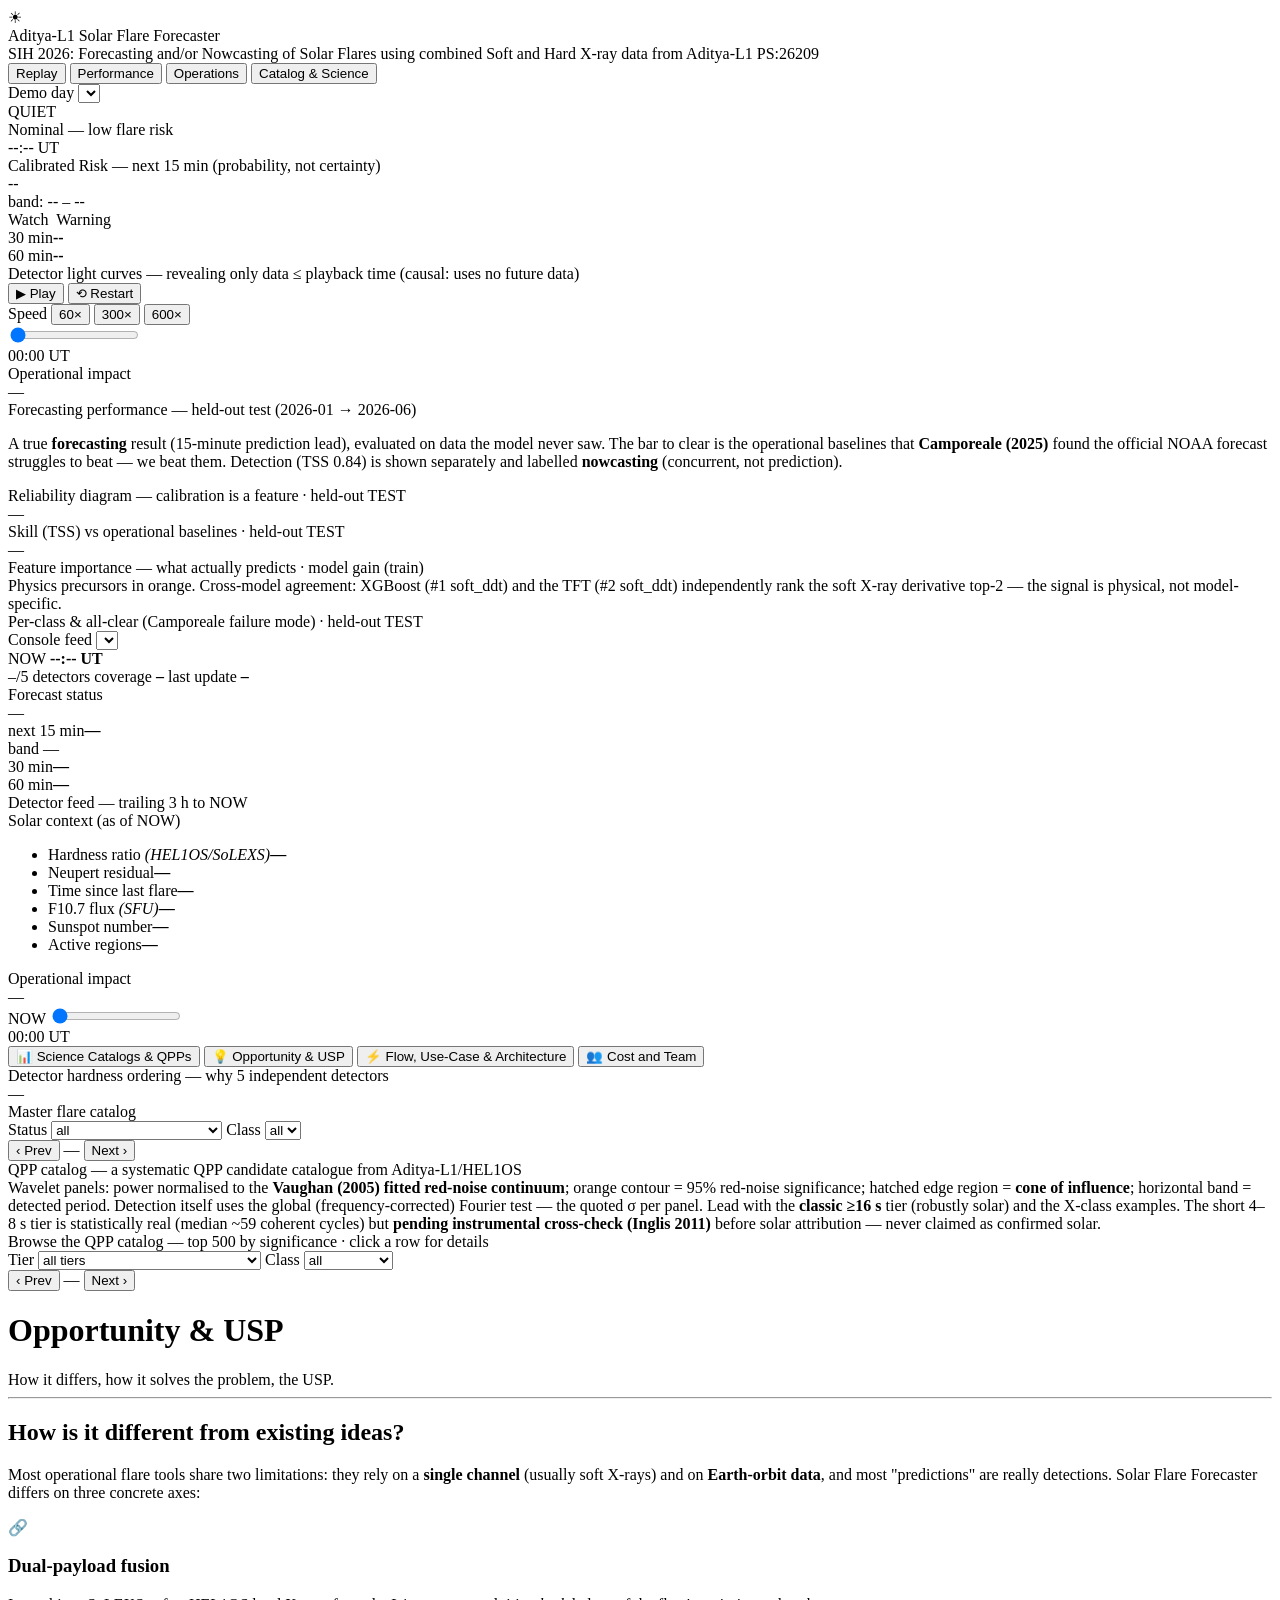
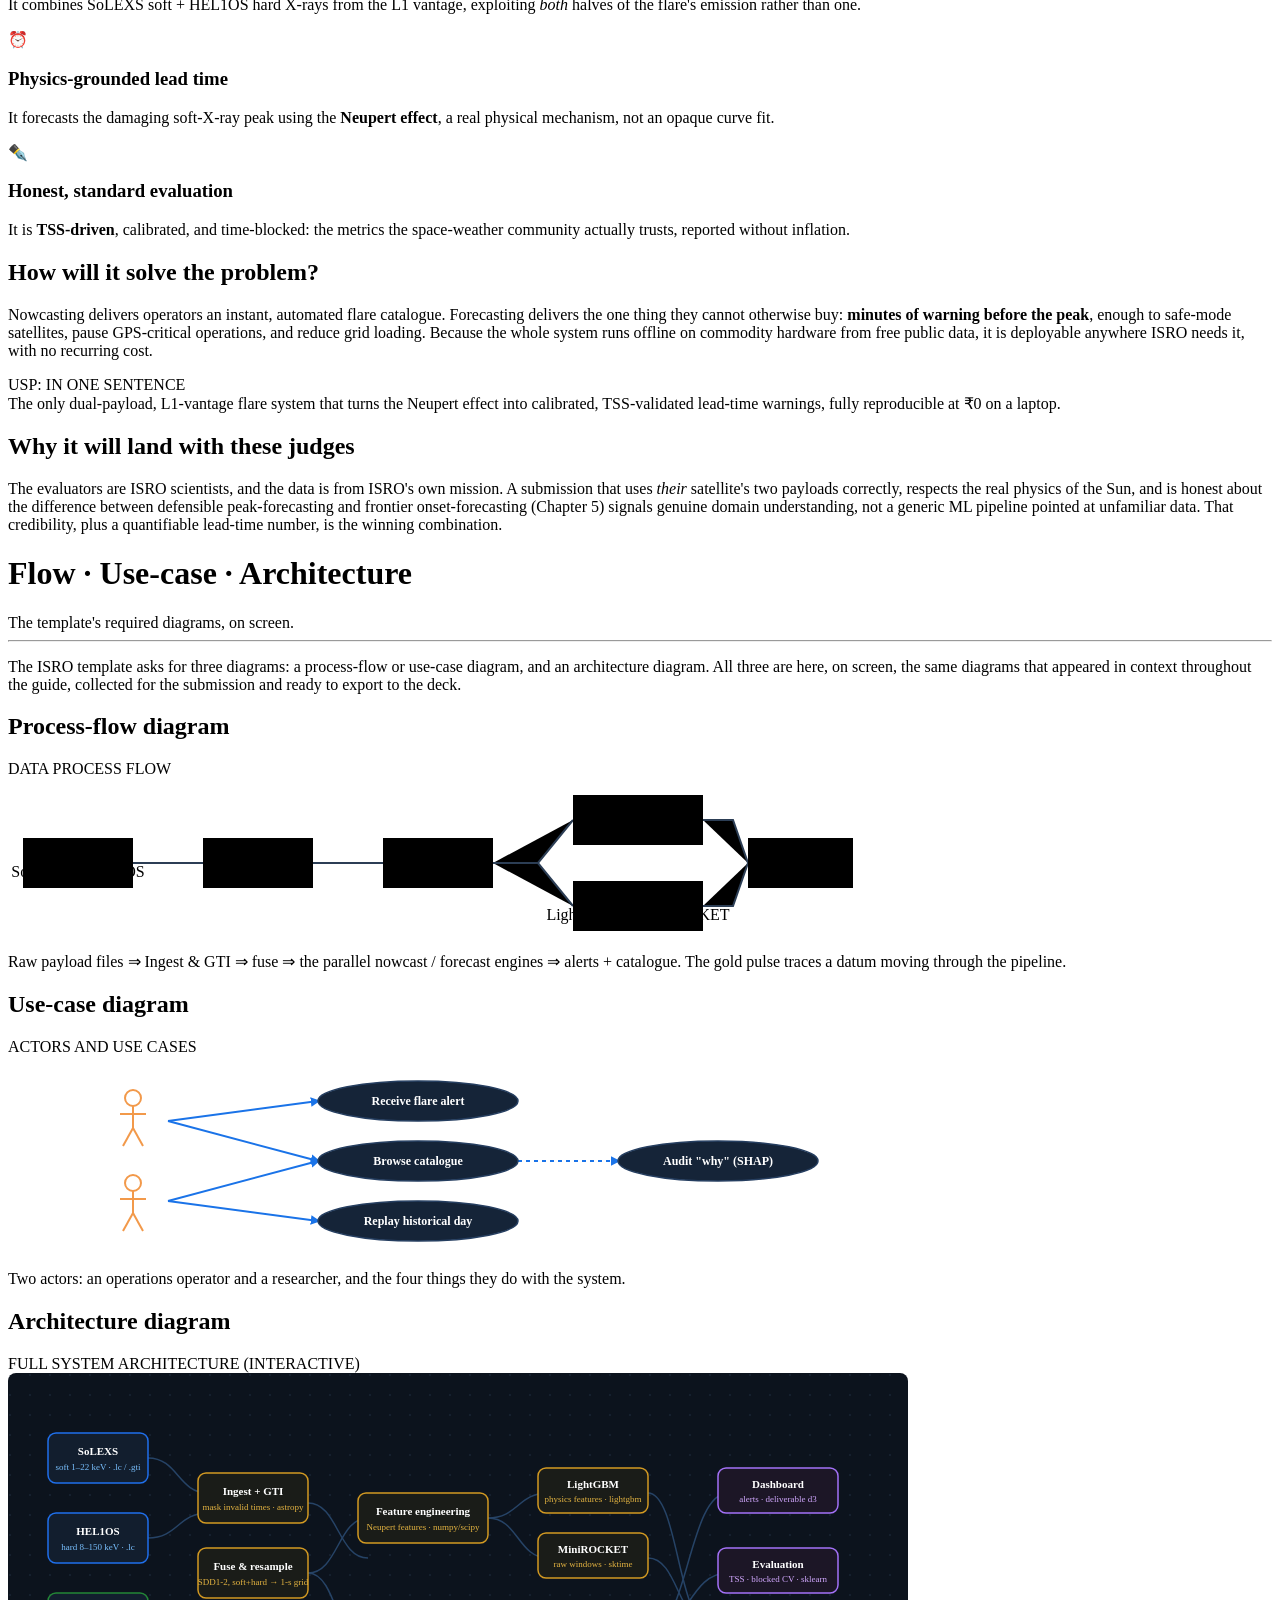
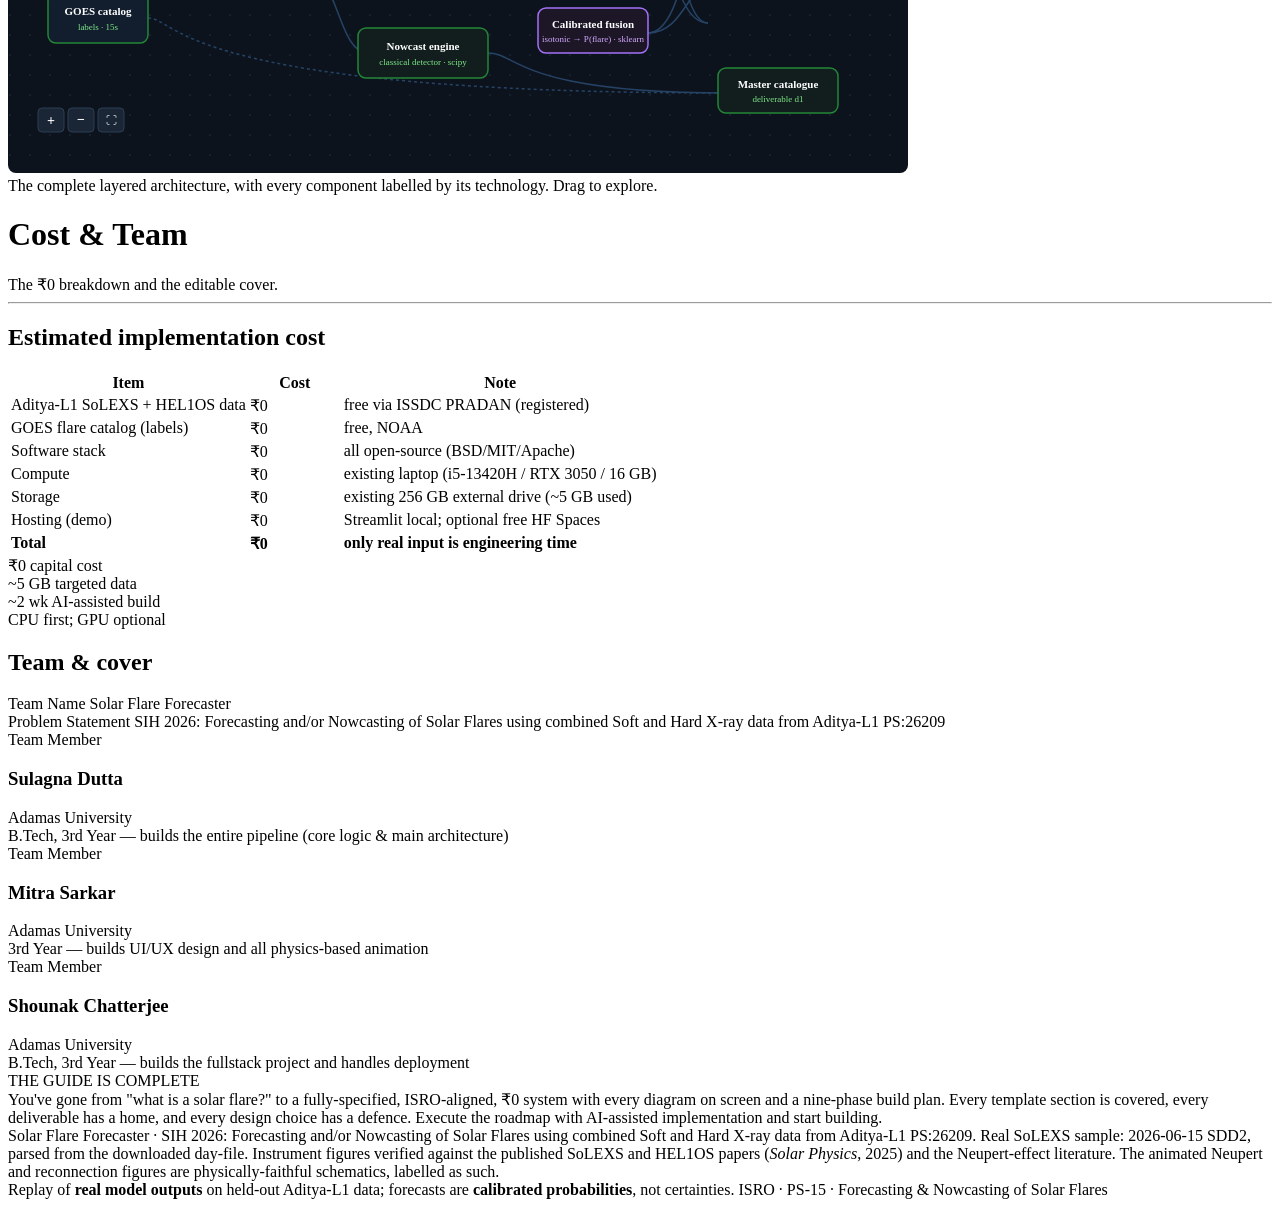
==== commit b8deb412: "rebrand: SURYASETU -> Solar Flare Forecaster, BAH-2026 -> SIH 2026 PS:26209, remove ISRO SUBMISSION " ====
--- a/api/static/index.html
+++ b/api/static/index.html
@@ -269,21 +269,17 @@
   <div id="subpane-cat-opportunity" class="cat-subpane">
     <div class="guide-page">
       <div class="guide-meta">
-        <span>Chapter 18</span>
-        <span class="guide-badge">ISRO SUBMISSION</span>
-        <span>⏱ 5 min</span>
+
       </div>
       <h1 class="guide-title">Opportunity &amp; USP</h1>
       <div class="guide-subtitle">How it differs, how it solves the problem, the USP.</div>
       <hr class="guide-divider">
 
-      <p class="guide-p">
-        Part IV packages everything into the exact sections ISRO's <span class="guide-code-badge">template.pdf</span> requires. This chapter covers the template's "Opportunity" slide: how the solution differs from existing ideas, how it solves the problem, and its unique selling proposition.
-      </p>
+
 
       <h2 class="guide-h2">How is it different from existing ideas?</h2>
       <p class="guide-p">
-        Most operational flare tools share two limitations: they rely on a <b>single channel</b> (usually soft X-rays) and on <b>Earth-orbit data</b>, and most "predictions" are really detections. SURYASETU differs on three concrete axes:
+        Most operational flare tools share two limitations: they rely on a <b>single channel</b> (usually soft X-rays) and on <b>Earth-orbit data</b>, and most "predictions" are really detections. Solar Flare Forecaster differs on three concrete axes:
       </p>
 
       <div class="diff-grid">
@@ -329,9 +325,7 @@
   <div id="subpane-cat-architecture" class="cat-subpane">
     <div class="guide-page">
       <div class="guide-meta">
-        <span>Chapter 20</span>
-        <span class="guide-badge">ISRO SUBMISSION</span>
-        <span>⏱ 4 min</span>
+
       </div>
       <h1 class="guide-title">Flow · Use-case · Architecture</h1>
       <div class="guide-subtitle">The template's required diagrams, on screen.</div>
@@ -614,13 +608,11 @@
           </svg>
         </div>
         <div class="diagram-caption">
-          The complete layered architecture from Chapter 11, with every component labelled by its technology. Drag to explore.
-        </div>
-      </div>
-
-      <p class="guide-p" style="margin-top:1.5rem">
-        Use <span class="guide-kbd">Ctrl/Cmd + P</span> to print these sections into the BAH-2026 submission deck.
-      </p>
+          The complete layered architecture, with every component labelled by its technology. Drag to explore.
+        </div>
+      </div>
+
+
     </div>
   </div>
 
@@ -628,17 +620,13 @@
   <div id="subpane-cat-cost" class="cat-subpane">
     <div class="guide-page">
       <div class="guide-meta">
-        <span>Chapter 21</span>
-        <span class="guide-badge">ISRO SUBMISSION</span>
-        <span>⏱ 4 min</span>
+
       </div>
       <h1 class="guide-title">Cost &amp; Team</h1>
       <div class="guide-subtitle">The ₹0 breakdown and the editable cover.</div>
       <hr class="guide-divider">
 
-      <p class="guide-p">
-        The last two template slides: the estimated implementation cost, and the team cover. The cost story is simple, because there isn't one.
-      </p>
+
 
       <h2 class="guide-h2">Estimated implementation cost</h2>
       <table class="cost-table">
@@ -713,11 +701,11 @@
         <div class="team-cover-meta">
           <div class="team-cover-field">
             <span class="team-cover-field-lbl">Team Name</span>
-            <span class="team-cover-field-val">SURYASETU</span>
+            <span class="team-cover-field-val">Solar Flare Forecaster</span>
           </div>
           <div class="team-cover-field">
             <span class="team-cover-field-lbl">Problem Statement</span>
-            <span class="team-cover-field-val">PS-15 · Forecasting / Nowcasting of Solar Flares (Aditya-L1)</span>
+            <span class="team-cover-field-val">SIH 2026: Forecasting and/or Nowcasting of Solar Flares using combined Soft and Hard X-ray data from Aditya-L1 PS:26209</span>
           </div>
         </div>
 
@@ -754,12 +742,12 @@
       <div class="complete-callout">
         <div class="complete-tag">THE GUIDE IS COMPLETE</div>
         <div class="complete-text">
-          You've gone from "what is a solar flare?" to a fully-specified, ISRO-aligned, ₹0 system with every diagram on screen and a nine-phase build plan. Every template section is covered, every deliverable has a home, and every design choice has a defence. Execute the roadmap with AI-assisted implementation and start building. Use <span class="guide-kbd">Ctrl/Cmd + P</span> to export the submission sections to the BAH-2026 deck.
+           You've gone from "what is a solar flare?" to a fully-specified, ISRO-aligned, ₹0 system with every diagram on screen and a nine-phase build plan. Every template section is covered, every deliverable has a home, and every design choice has a defence. Execute the roadmap with AI-assisted implementation and start building.
         </div>
       </div>
 
       <div class="guide-foot-note">
-        SURYASETU · Built for Bharatiya Antariksh Hackathon 2026 · Problem Statement 15. Real SoLEXS sample: 2026-06-15 SDD2, parsed from the downloaded day-file. Instrument figures verified against the published SoLEXS and HEL1OS papers (<i>Solar Physics</i>, 2025) and the Neupert-effect literature. The animated Neupert and reconnection figures are physically-faithful schematics, labelled as such.
+        Solar Flare Forecaster · SIH 2026: Forecasting and/or Nowcasting of Solar Flares using combined Soft and Hard X-ray data from Aditya-L1 PS:26209. Real SoLEXS sample: 2026-06-15 SDD2, parsed from the downloaded day-file. Instrument figures verified against the published SoLEXS and HEL1OS papers (<i>Solar Physics</i>, 2025) and the Neupert-effect literature. The animated Neupert and reconnection figures are physically-faithful schematics, labelled as such.
       </div>
     </div>
   </div>
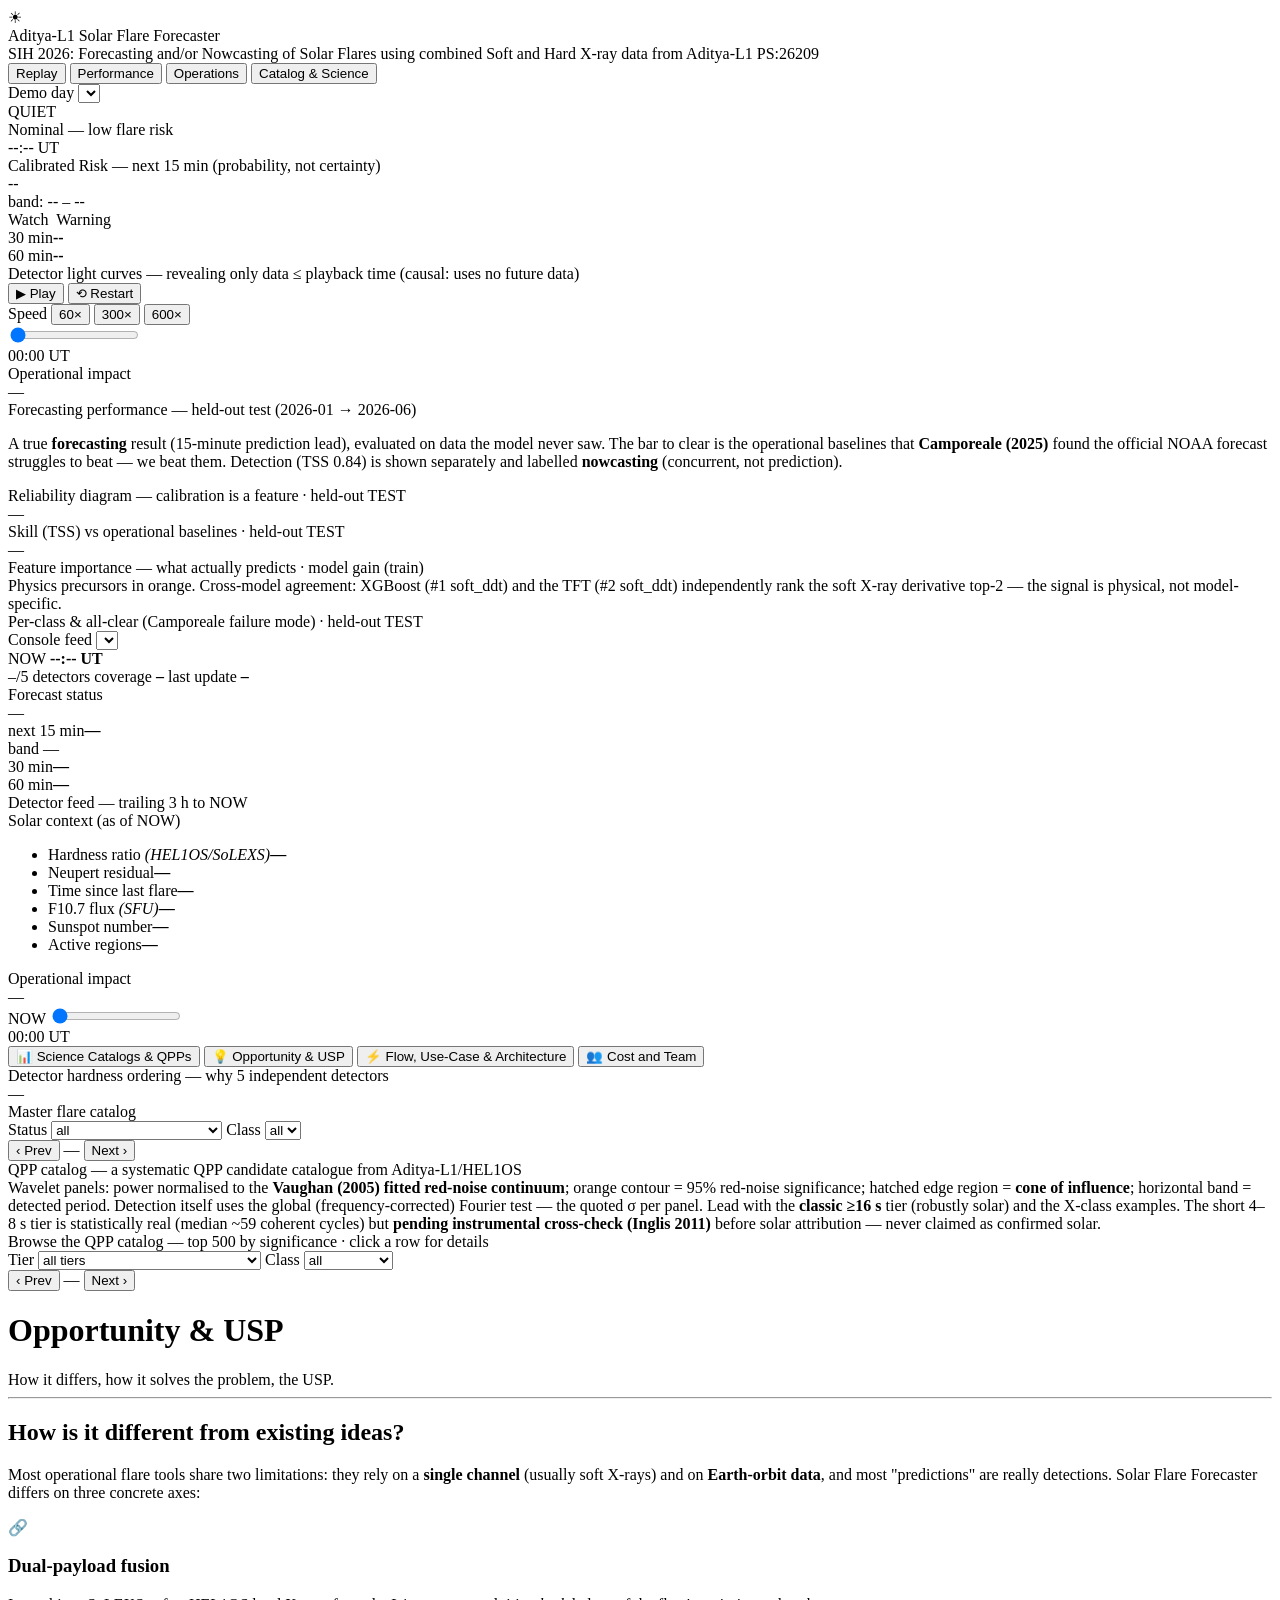
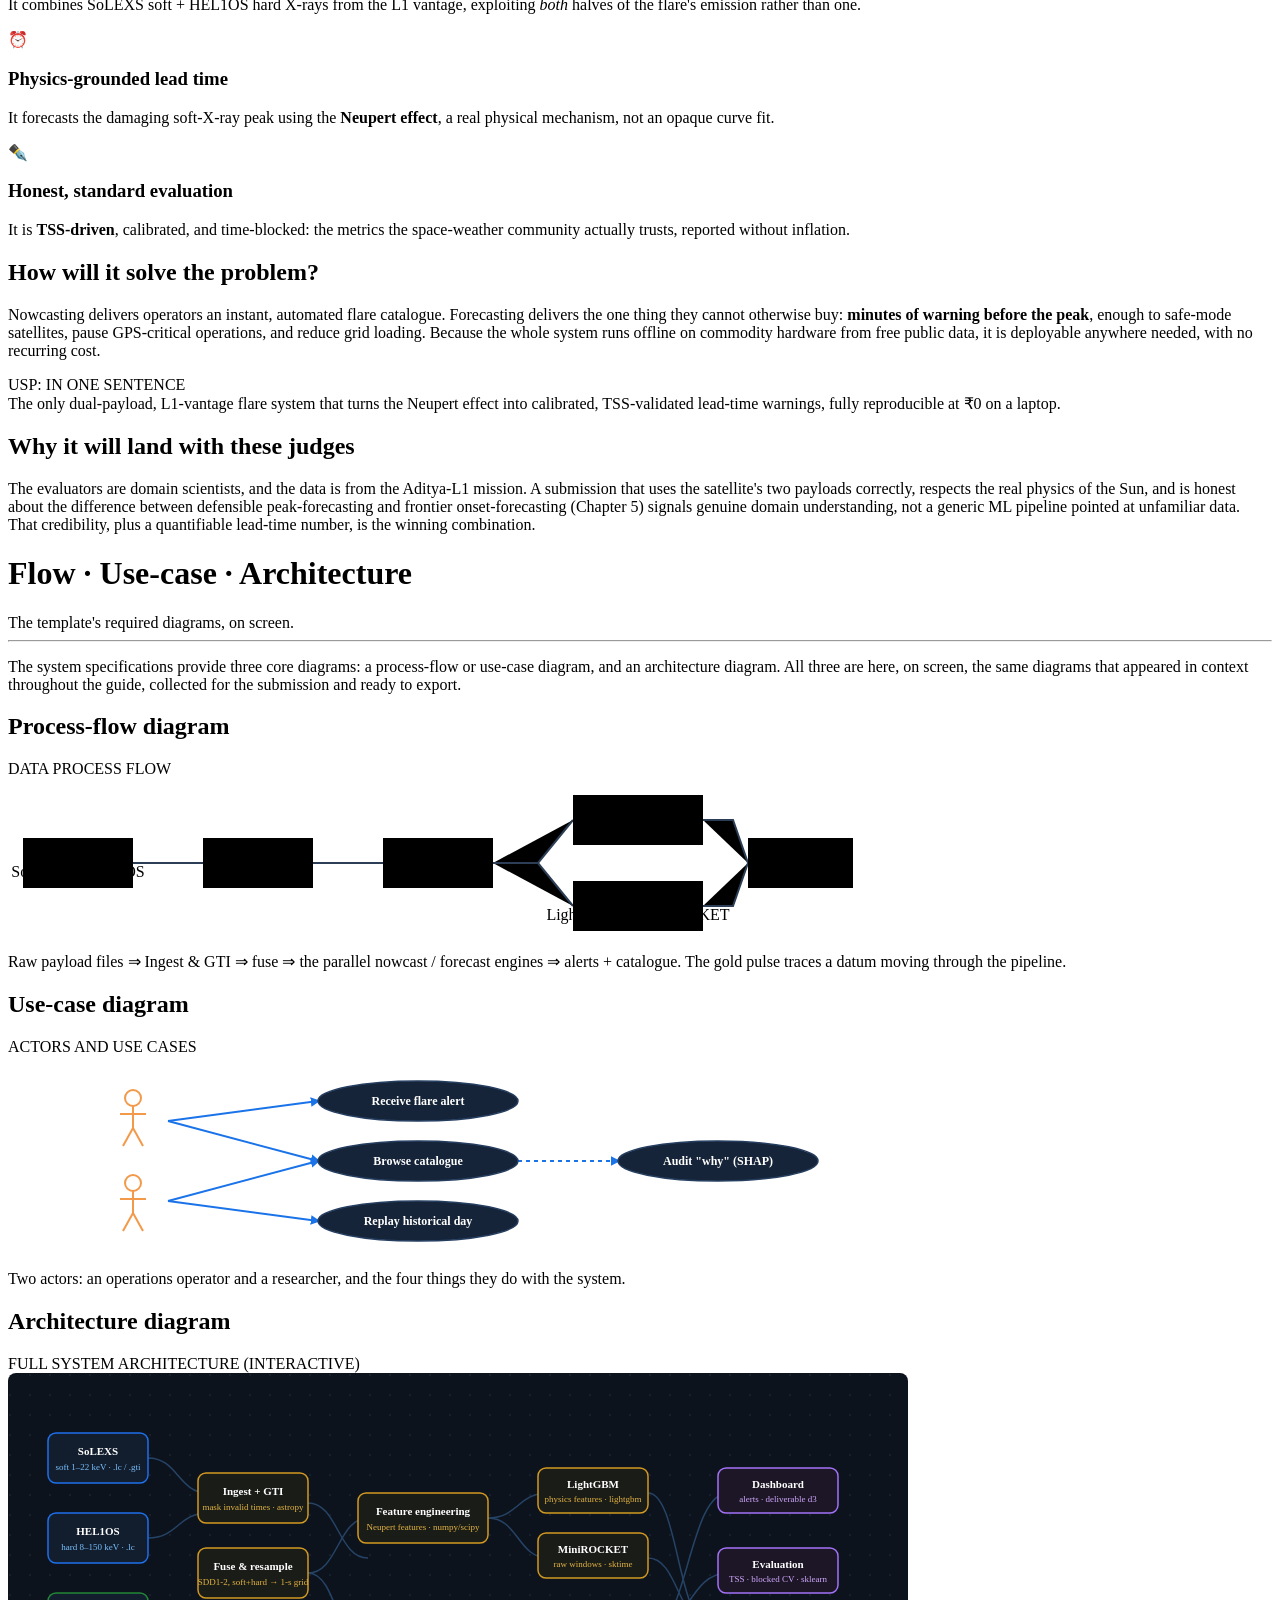
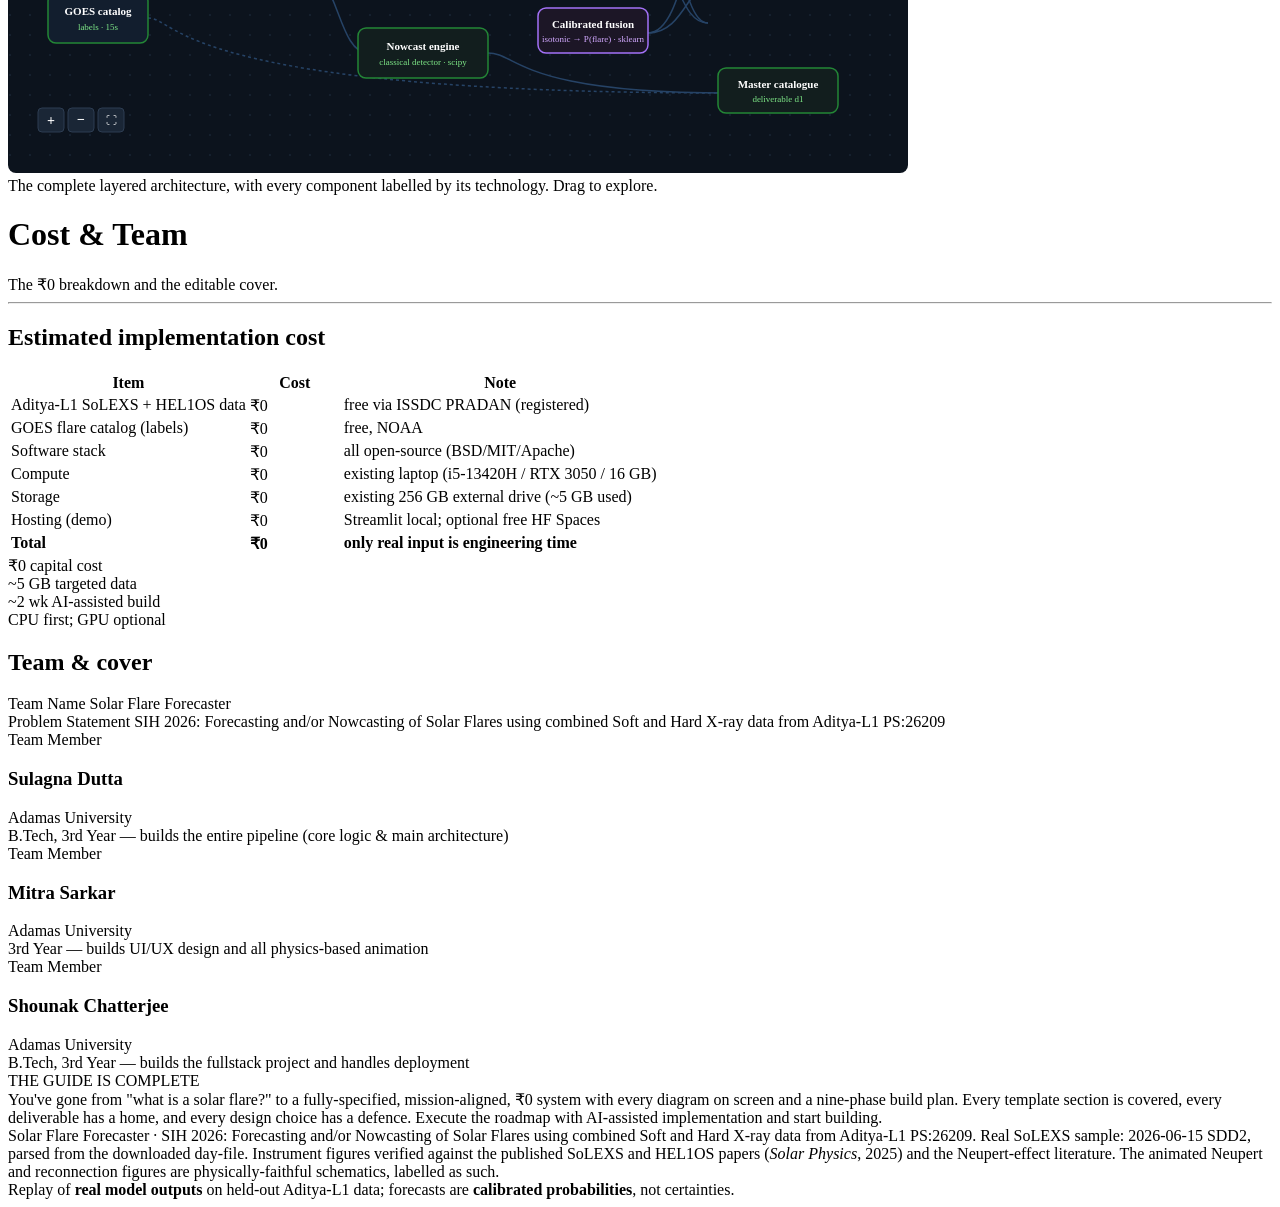
==== commit e5340d39: "style: remove ISRO PS-15 watermark from footer and sanitize remaining references" ====
--- a/api/static/index.html
+++ b/api/static/index.html
@@ -3,7 +3,7 @@
 <head>
 <meta charset="utf-8">
 <meta name="viewport" content="width=device-width, initial-scale=1">
-<title>Aditya-L1 Solar Flare Forecaster — PS-15</title>
+<title>Aditya-L1 Solar Flare Forecaster</title>
 <link rel="stylesheet" href="/css/style.css">
 <script src="/vendor/plotly-2.35.2.min.js" charset="utf-8"></script>
 </head>
@@ -304,7 +304,7 @@
 
       <h2 class="guide-h2">How will it solve the problem?</h2>
       <p class="guide-p">
-        Nowcasting delivers operators an instant, automated flare catalogue. Forecasting delivers the one thing they cannot otherwise buy: <b>minutes of warning before the peak</b>, enough to safe-mode satellites, pause GPS-critical operations, and reduce grid loading. Because the whole system runs offline on commodity hardware from free public data, it is deployable anywhere ISRO needs it, with no recurring cost.
+        Nowcasting delivers operators an instant, automated flare catalogue. Forecasting delivers the one thing they cannot otherwise buy: <b>minutes of warning before the peak</b>, enough to safe-mode satellites, pause GPS-critical operations, and reduce grid loading. Because the whole system runs offline on commodity hardware from free public data, it is deployable anywhere needed, with no recurring cost.
       </p>
 
       <div class="usp-highlight">
@@ -316,7 +316,7 @@
 
       <h2 class="guide-h2">Why it will land with these judges</h2>
       <p class="guide-p">
-        The evaluators are ISRO scientists, and the data is from ISRO's own mission. A submission that uses <i>their</i> satellite's two payloads correctly, respects the real physics of the Sun, and is honest about the difference between defensible peak-forecasting and frontier onset-forecasting (Chapter 5) signals genuine domain understanding, not a generic ML pipeline pointed at unfamiliar data. That credibility, plus a quantifiable lead-time number, is the winning combination.
+        The evaluators are domain scientists, and the data is from the Aditya-L1 mission. A submission that uses the satellite's two payloads correctly, respects the real physics of the Sun, and is honest about the difference between defensible peak-forecasting and frontier onset-forecasting (Chapter 5) signals genuine domain understanding, not a generic ML pipeline pointed at unfamiliar data. That credibility, plus a quantifiable lead-time number, is the winning combination.
       </p>
     </div>
   </div>
@@ -332,7 +332,7 @@
       <hr class="guide-divider">
 
       <p class="guide-p">
-        The ISRO template asks for three diagrams: a process-flow or use-case diagram, and an architecture diagram. All three are here, on screen, the same diagrams that appeared in context throughout the guide, collected for the submission and ready to export to the deck.
+        The system specifications provide three core diagrams: a process-flow or use-case diagram, and an architecture diagram. All three are here, on screen, the same diagrams that appeared in context throughout the guide, collected for the submission and ready to export.
       </p>
 
       <!-- Diagram 1: Process-flow diagram -->
@@ -742,7 +742,7 @@
       <div class="complete-callout">
         <div class="complete-tag">THE GUIDE IS COMPLETE</div>
         <div class="complete-text">
-           You've gone from "what is a solar flare?" to a fully-specified, ISRO-aligned, ₹0 system with every diagram on screen and a nine-phase build plan. Every template section is covered, every deliverable has a home, and every design choice has a defence. Execute the roadmap with AI-assisted implementation and start building.
+           You've gone from "what is a solar flare?" to a fully-specified, mission-aligned, ₹0 system with every diagram on screen and a nine-phase build plan. Every template section is covered, every deliverable has a home, and every design choice has a defence. Execute the roadmap with AI-assisted implementation and start building.
         </div>
       </div>
 
@@ -755,7 +755,6 @@
 
 <footer class="footer">
   <span>Replay of <b>real model outputs</b> on held-out Aditya-L1 data; forecasts are <b>calibrated probabilities</b>, not certainties.</span>
-  <span class="foot-right">ISRO · PS-15 · Forecasting &amp; Nowcasting of Solar Flares</span>
 </footer>
 
 <div id="errBar" class="errbar"></div>
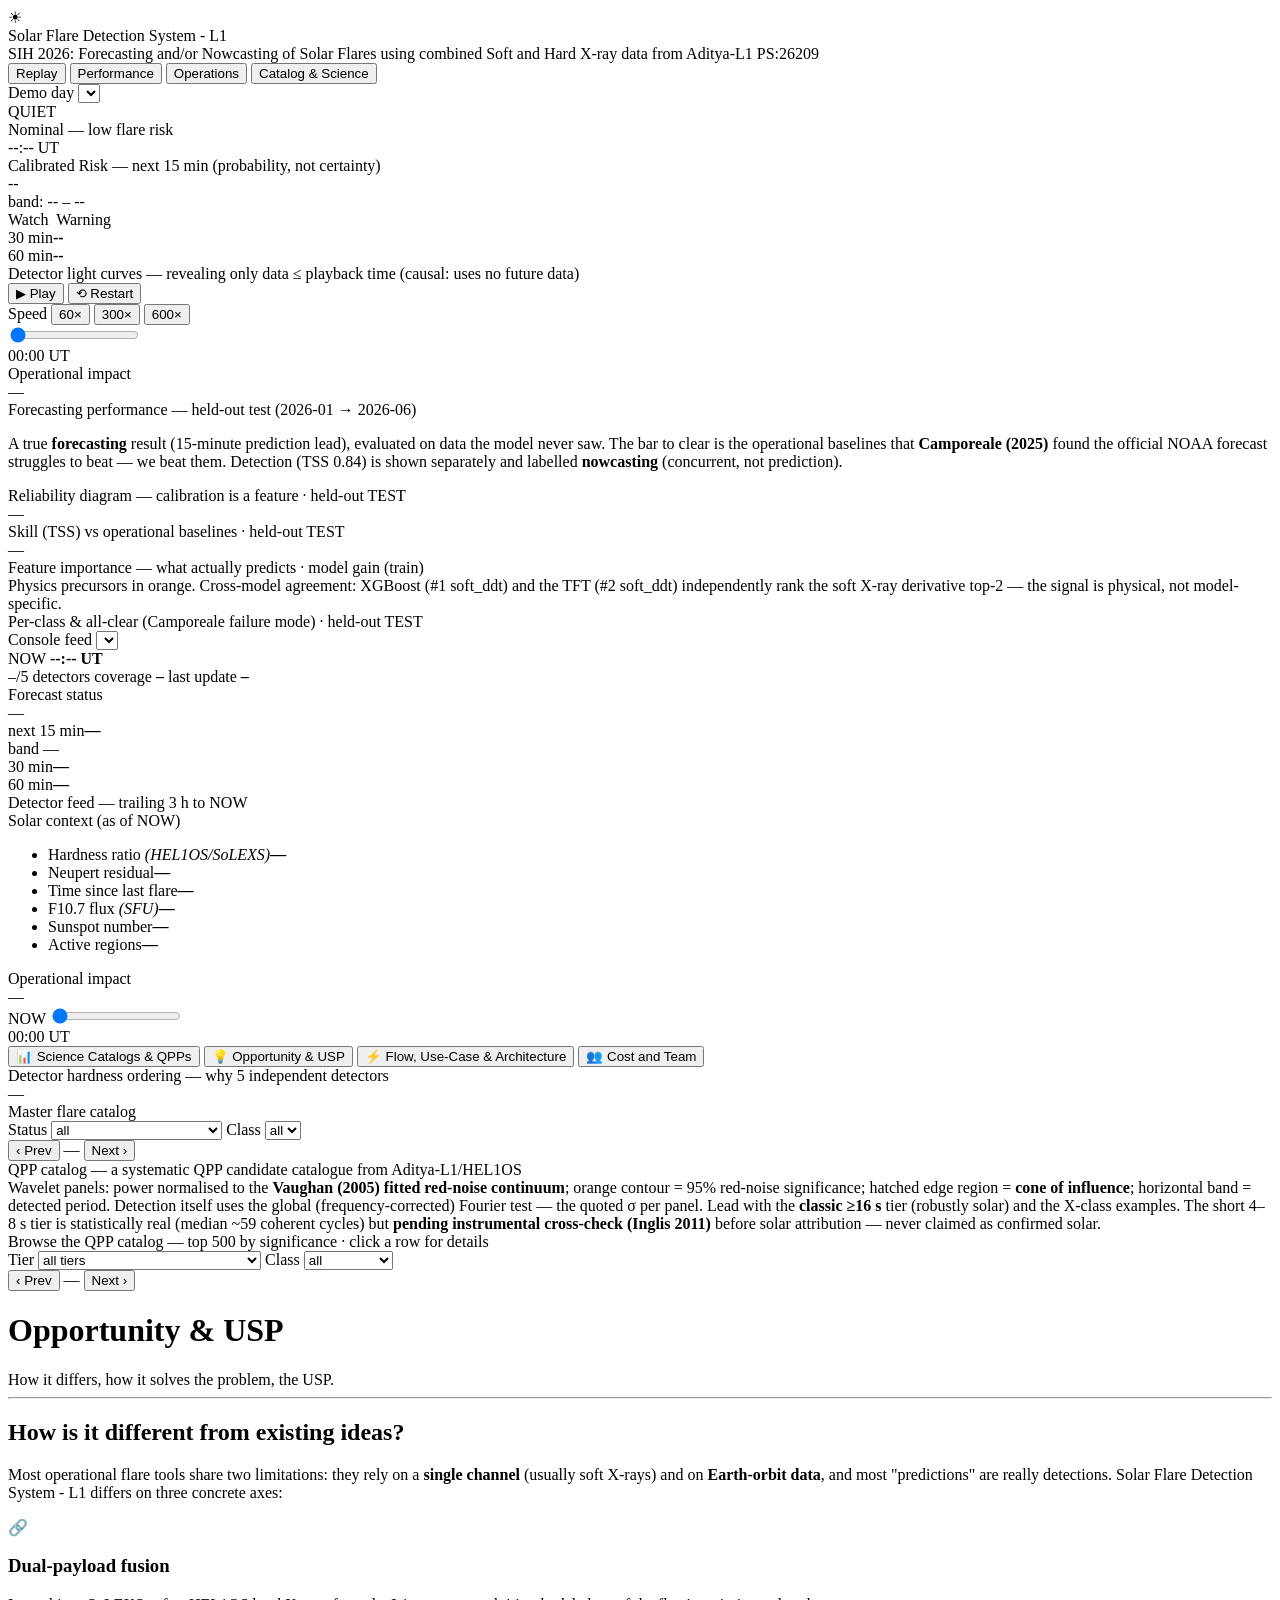
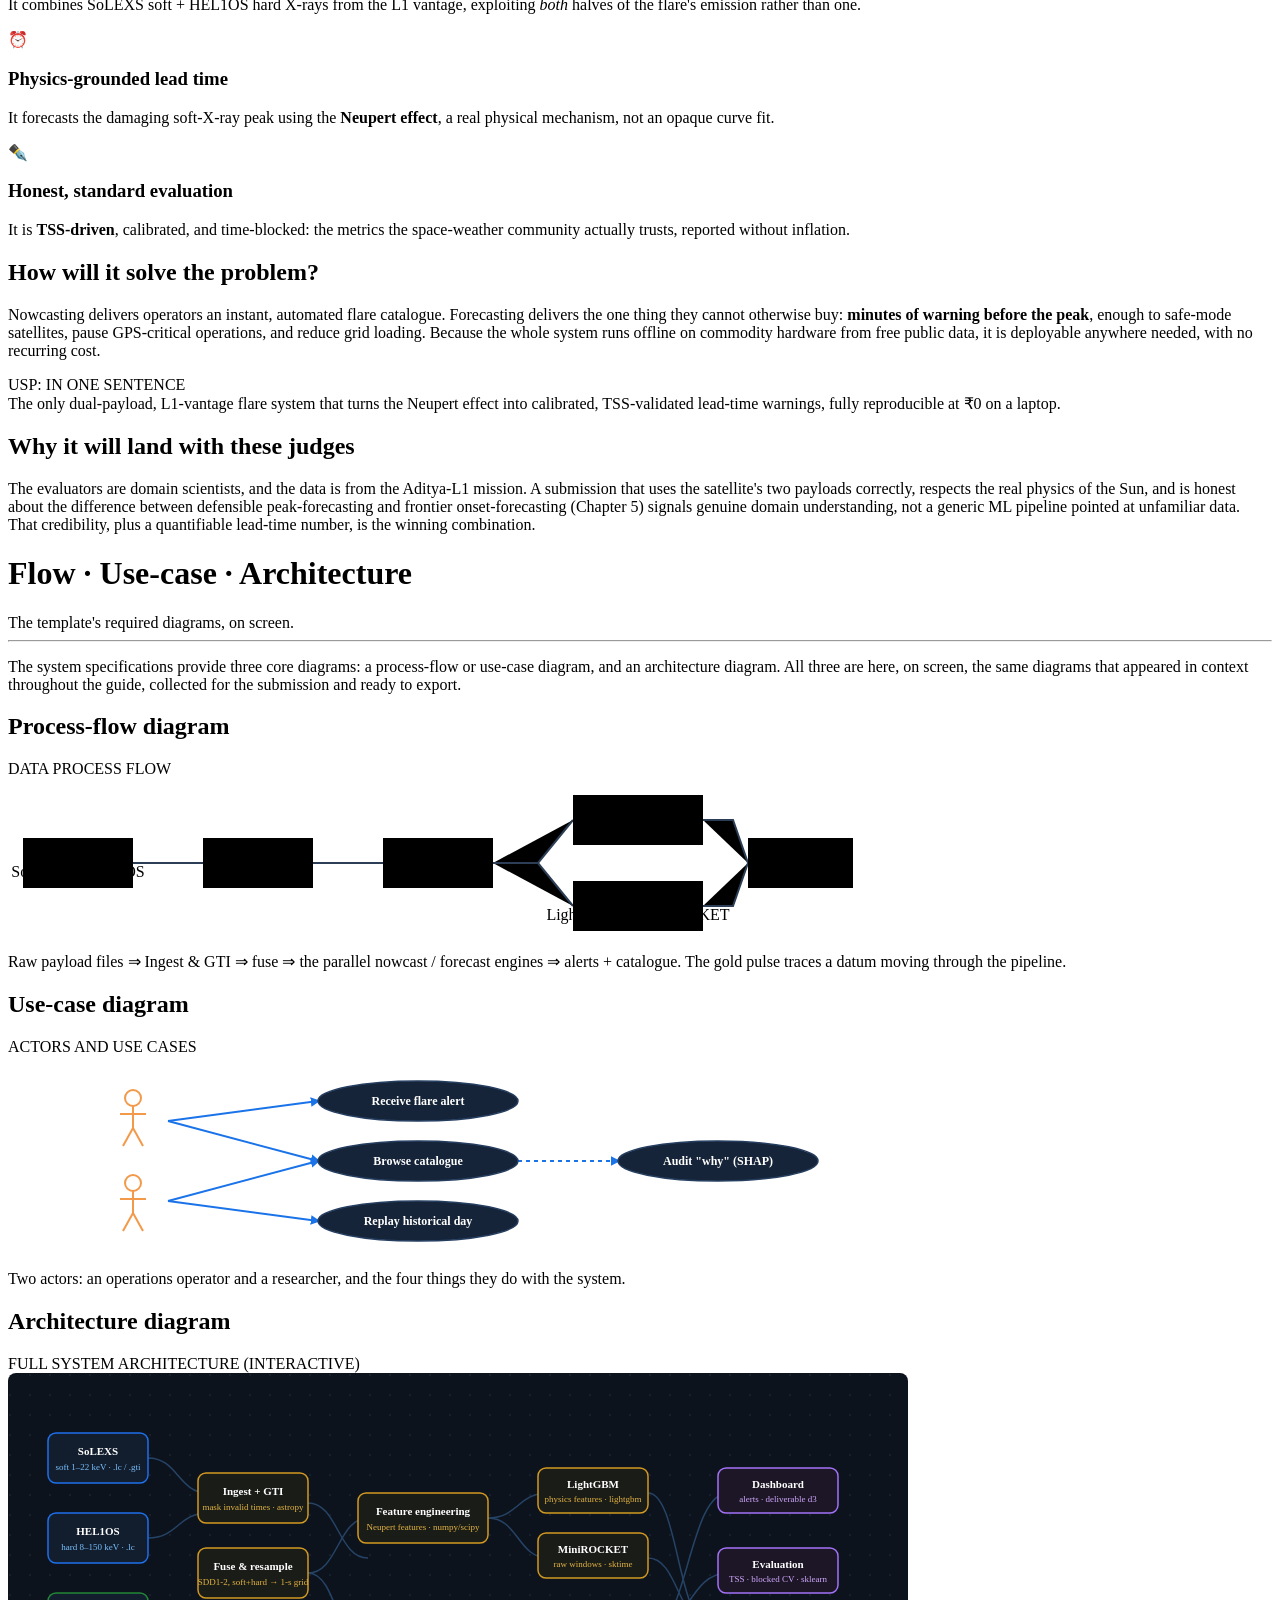
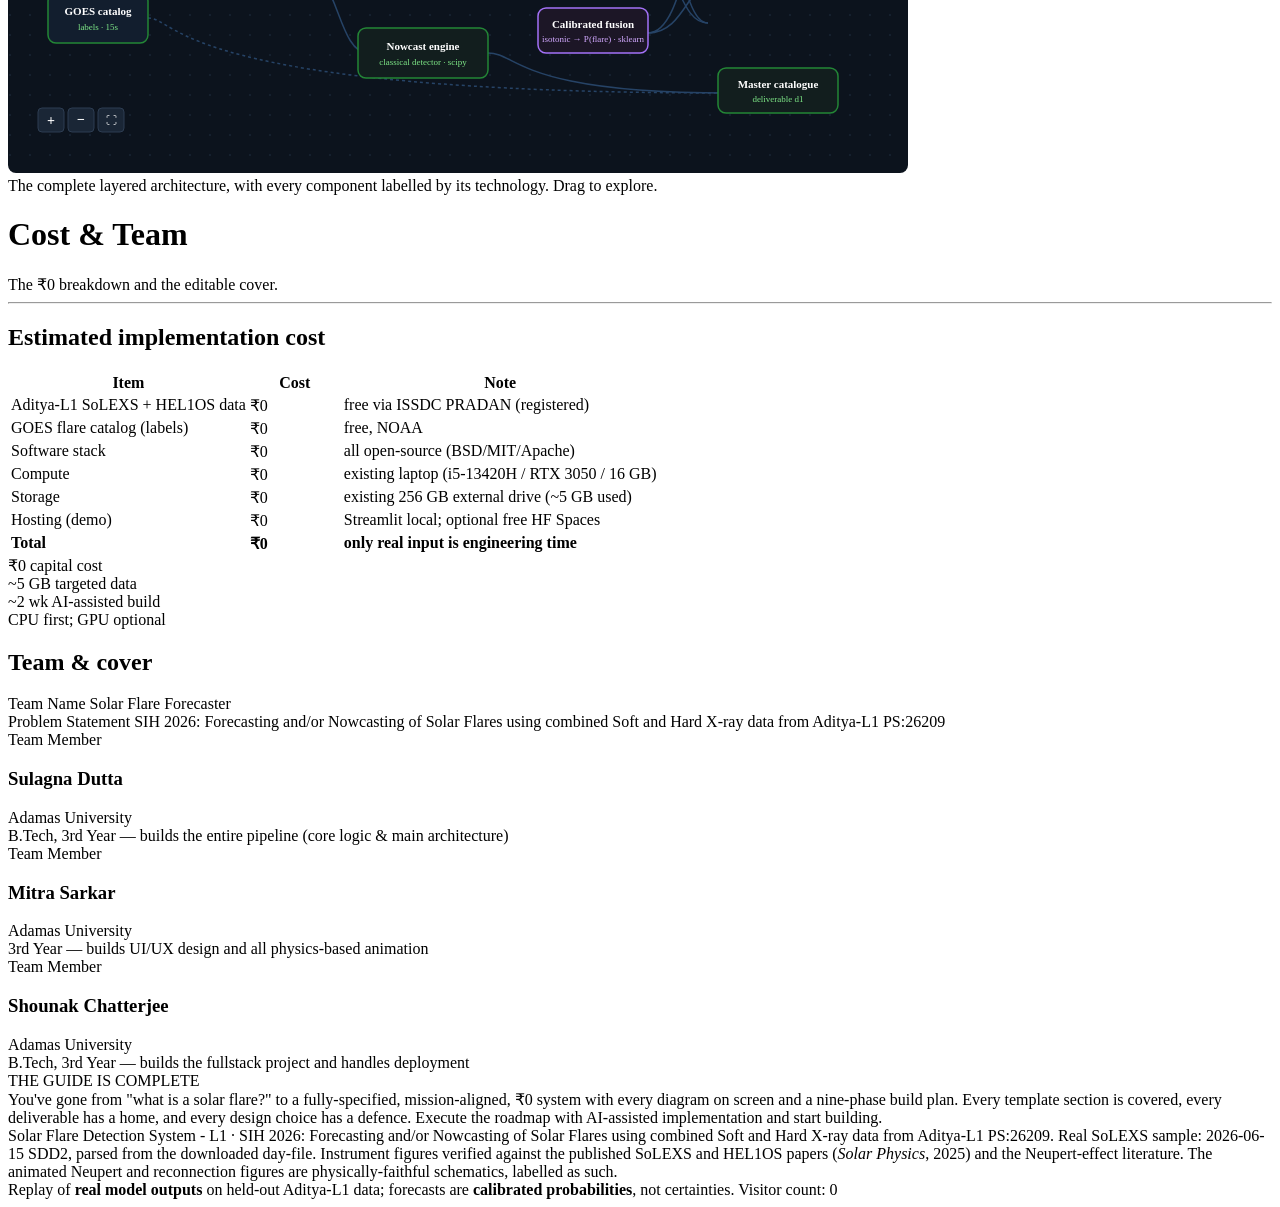
==== commit d0cbe873: "Rename system to Solar Flare Detection System - L1 and add visitor counter" ====
--- a/api/static/index.html
+++ b/api/static/index.html
@@ -3,7 +3,7 @@
 <head>
 <meta charset="utf-8">
 <meta name="viewport" content="width=device-width, initial-scale=1">
-<title>Aditya-L1 Solar Flare Forecaster</title>
+<title>Solar Flare Detection System - L1</title>
 <link rel="stylesheet" href="/css/style.css">
 <script src="/vendor/plotly-2.35.2.min.js" charset="utf-8"></script>
 </head>
@@ -12,7 +12,7 @@
   <div class="brand">
     <div class="logo">☀</div>
     <div>
-      <div class="title">Aditya-L1 Solar Flare Forecaster</div>
+      <div class="title">Solar Flare Detection System - L1</div>
       <div class="subtitle">SIH 2026: Forecasting and/or Nowcasting of Solar Flares using combined Soft and Hard X-ray data from Aditya-L1 PS:26209</div>
     </div>
   </div>
@@ -279,7 +279,7 @@
 
       <h2 class="guide-h2">How is it different from existing ideas?</h2>
       <p class="guide-p">
-        Most operational flare tools share two limitations: they rely on a <b>single channel</b> (usually soft X-rays) and on <b>Earth-orbit data</b>, and most "predictions" are really detections. Solar Flare Forecaster differs on three concrete axes:
+        Most operational flare tools share two limitations: they rely on a <b>single channel</b> (usually soft X-rays) and on <b>Earth-orbit data</b>, and most "predictions" are really detections. Solar Flare Detection System - L1 differs on three concrete axes:
       </p>
 
       <div class="diff-grid">
@@ -747,7 +747,7 @@
       </div>
 
       <div class="guide-foot-note">
-        Solar Flare Forecaster · SIH 2026: Forecasting and/or Nowcasting of Solar Flares using combined Soft and Hard X-ray data from Aditya-L1 PS:26209. Real SoLEXS sample: 2026-06-15 SDD2, parsed from the downloaded day-file. Instrument figures verified against the published SoLEXS and HEL1OS papers (<i>Solar Physics</i>, 2025) and the Neupert-effect literature. The animated Neupert and reconnection figures are physically-faithful schematics, labelled as such.
+        Solar Flare Detection System - L1 · SIH 2026: Forecasting and/or Nowcasting of Solar Flares using combined Soft and Hard X-ray data from Aditya-L1 PS:26209. Real SoLEXS sample: 2026-06-15 SDD2, parsed from the downloaded day-file. Instrument figures verified against the published SoLEXS and HEL1OS papers (<i>Solar Physics</i>, 2025) and the Neupert-effect literature. The animated Neupert and reconnection figures are physically-faithful schematics, labelled as such.
       </div>
     </div>
   </div>
@@ -755,6 +755,7 @@
 
 <footer class="footer">
   <span>Replay of <b>real model outputs</b> on held-out Aditya-L1 data; forecasts are <b>calibrated probabilities</b>, not certainties.</span>
+  <span class="visitor-count-wrap">Visitor count: <span id="visitorOdometer" class="odometer" aria-live="polite">0</span></span>
 </footer>
 
 <div id="errBar" class="errbar"></div>
@@ -763,5 +764,6 @@
 <script src="/js/performance.js"></script>
 <script src="/js/operations.js"></script>
 <script src="/js/catalog.js"></script>
+<script src="/js/visitor.js"></script>
 </body>
 </html>
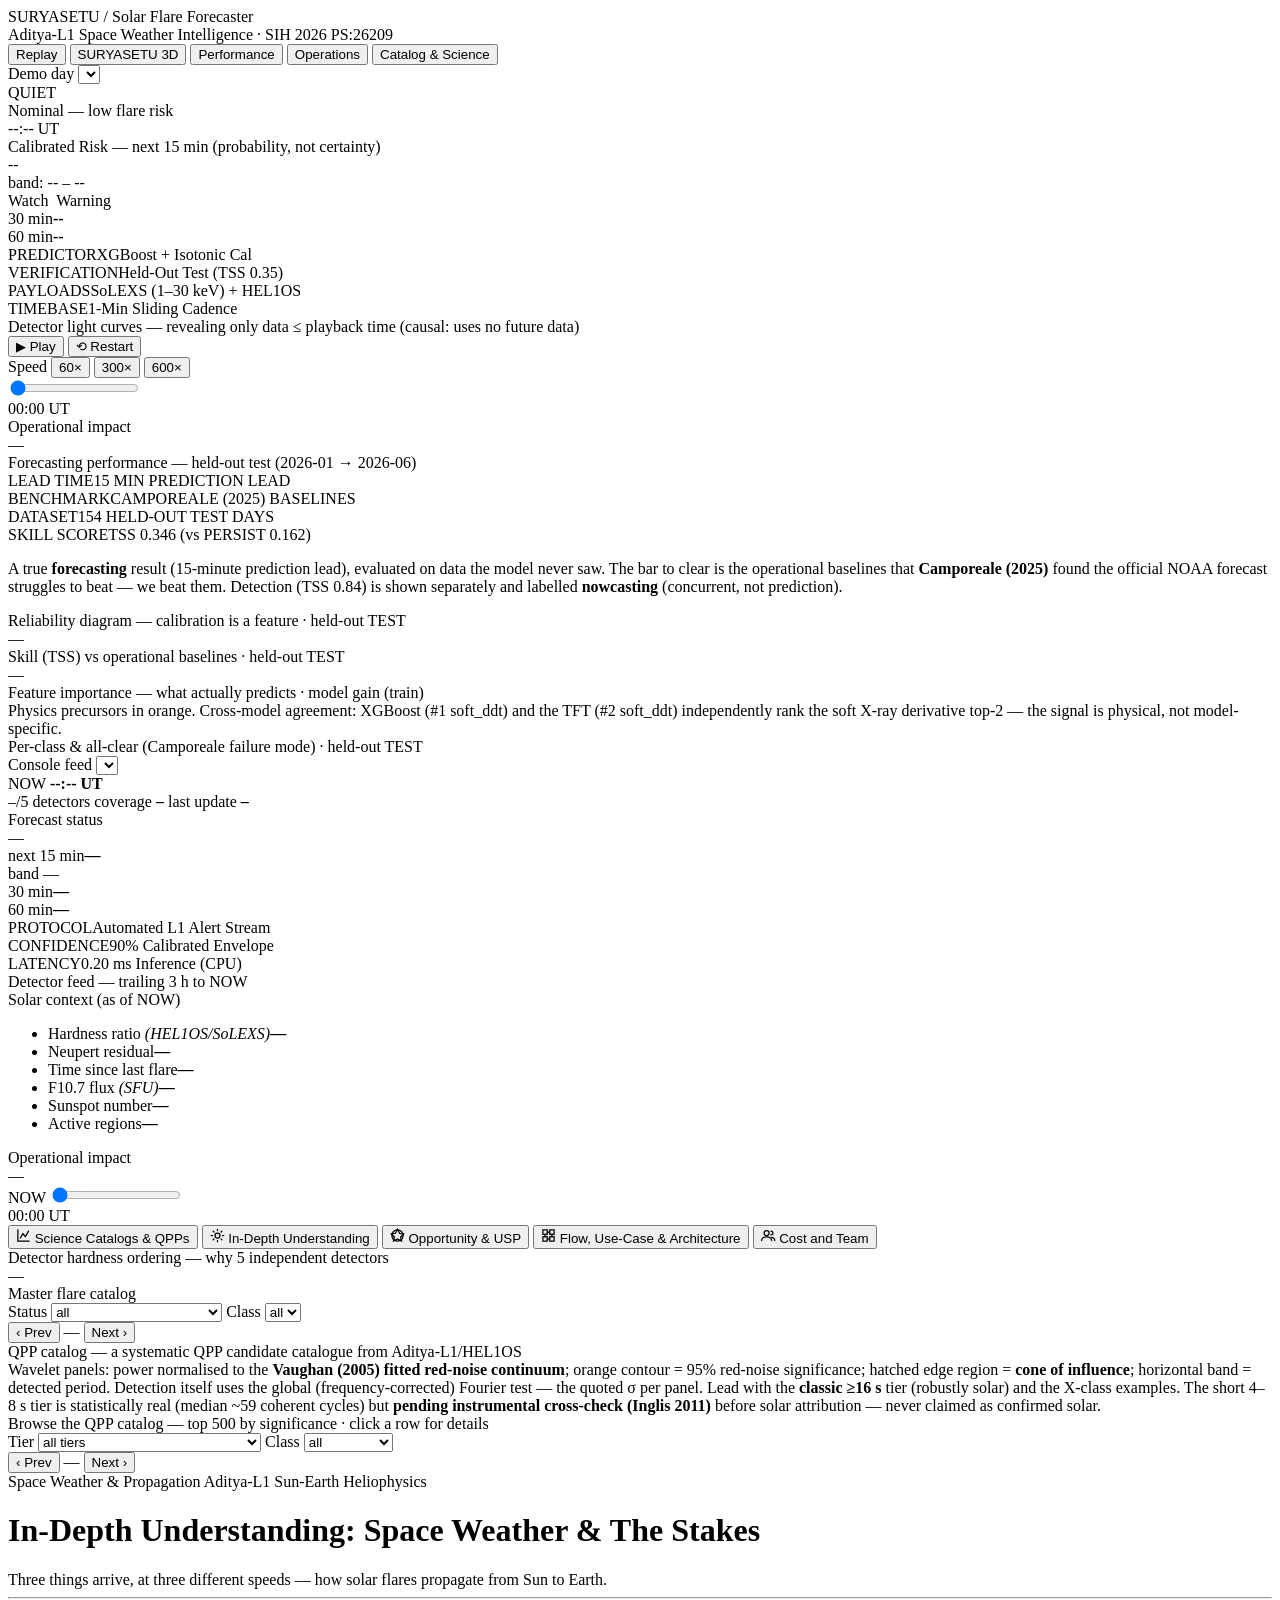
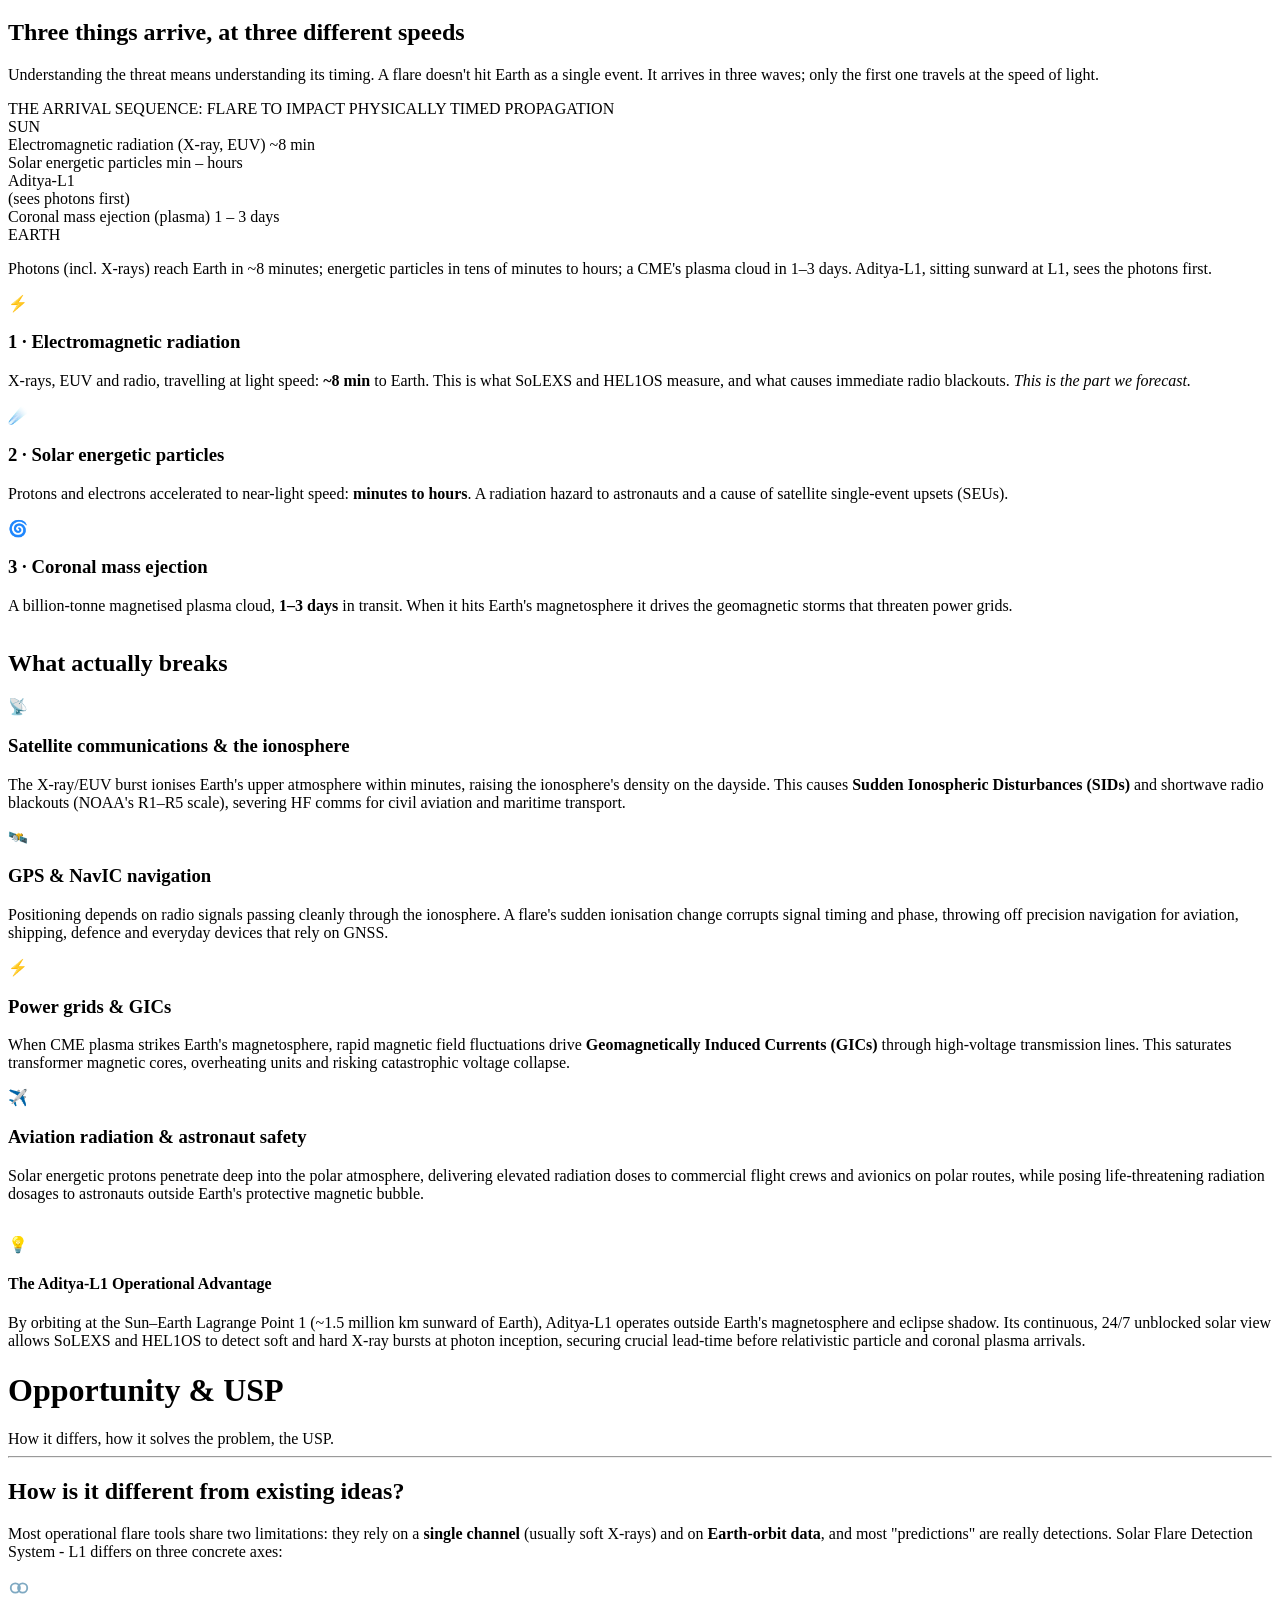
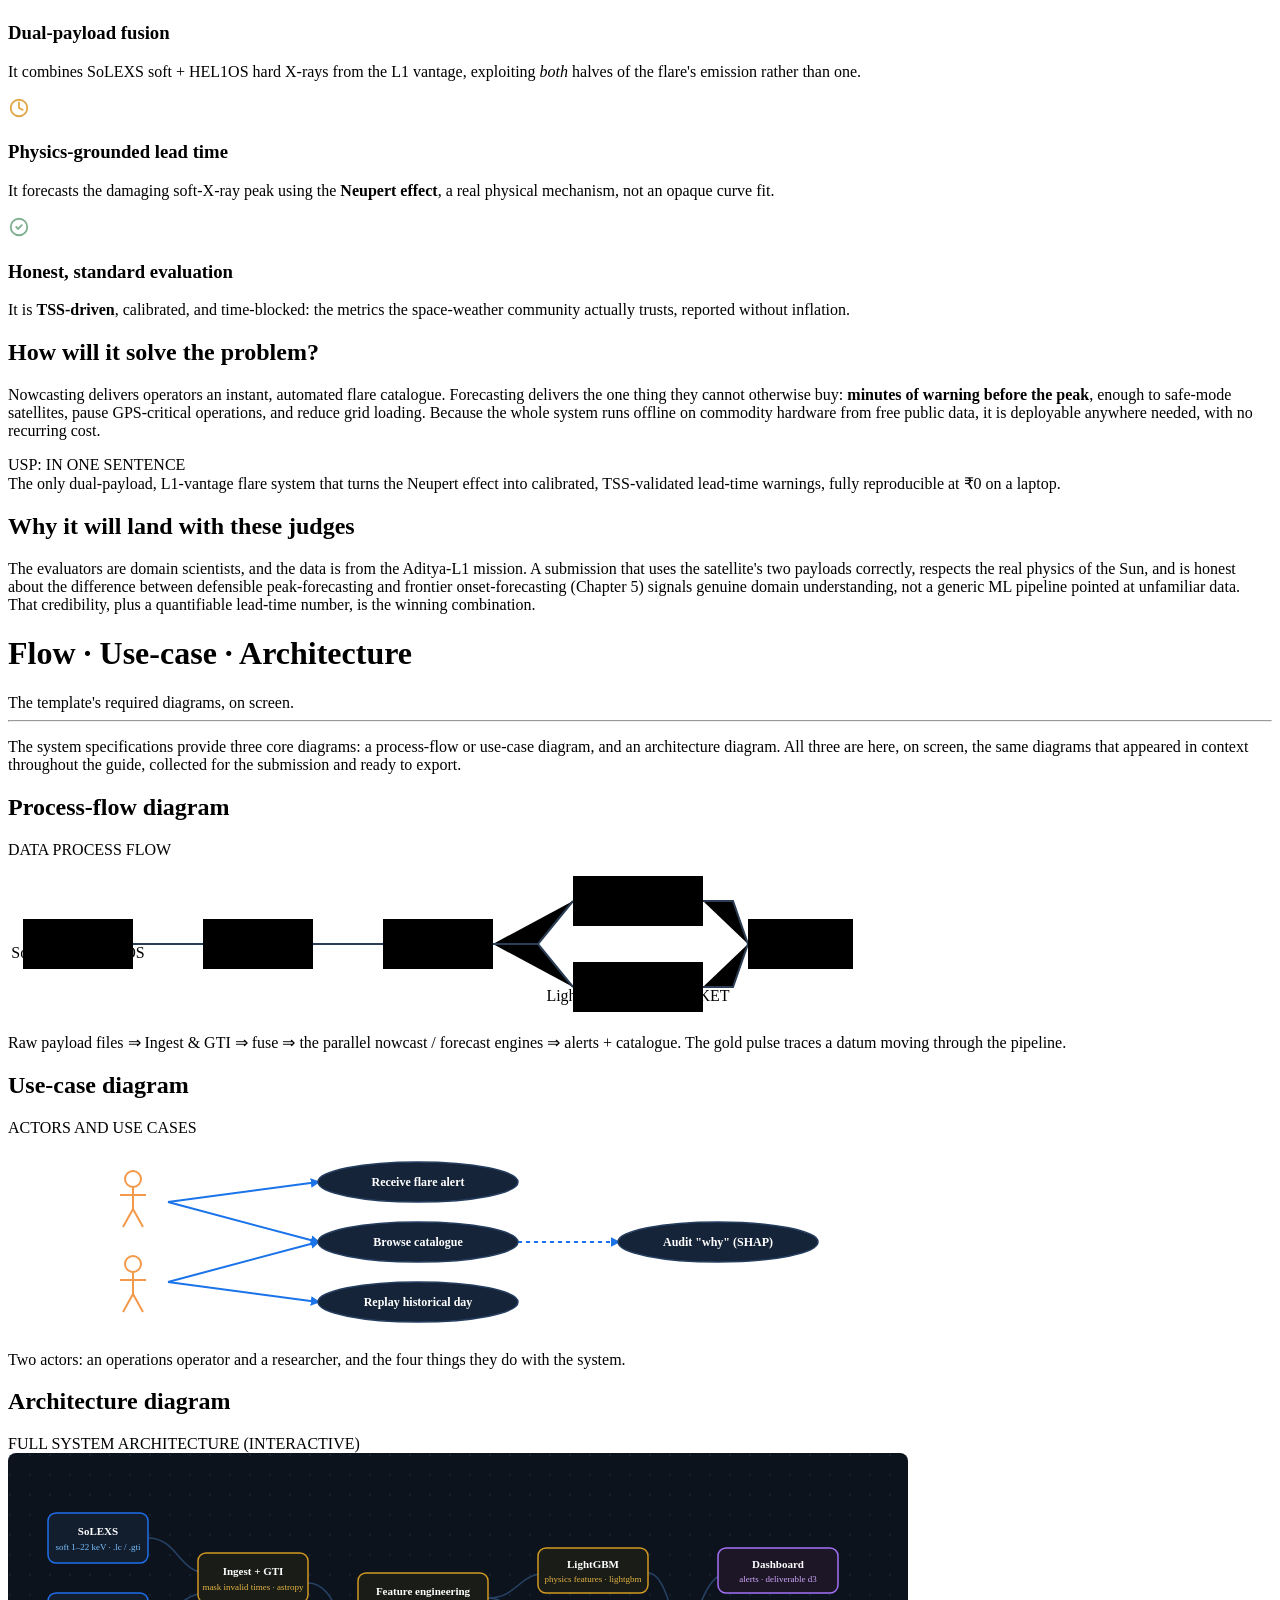
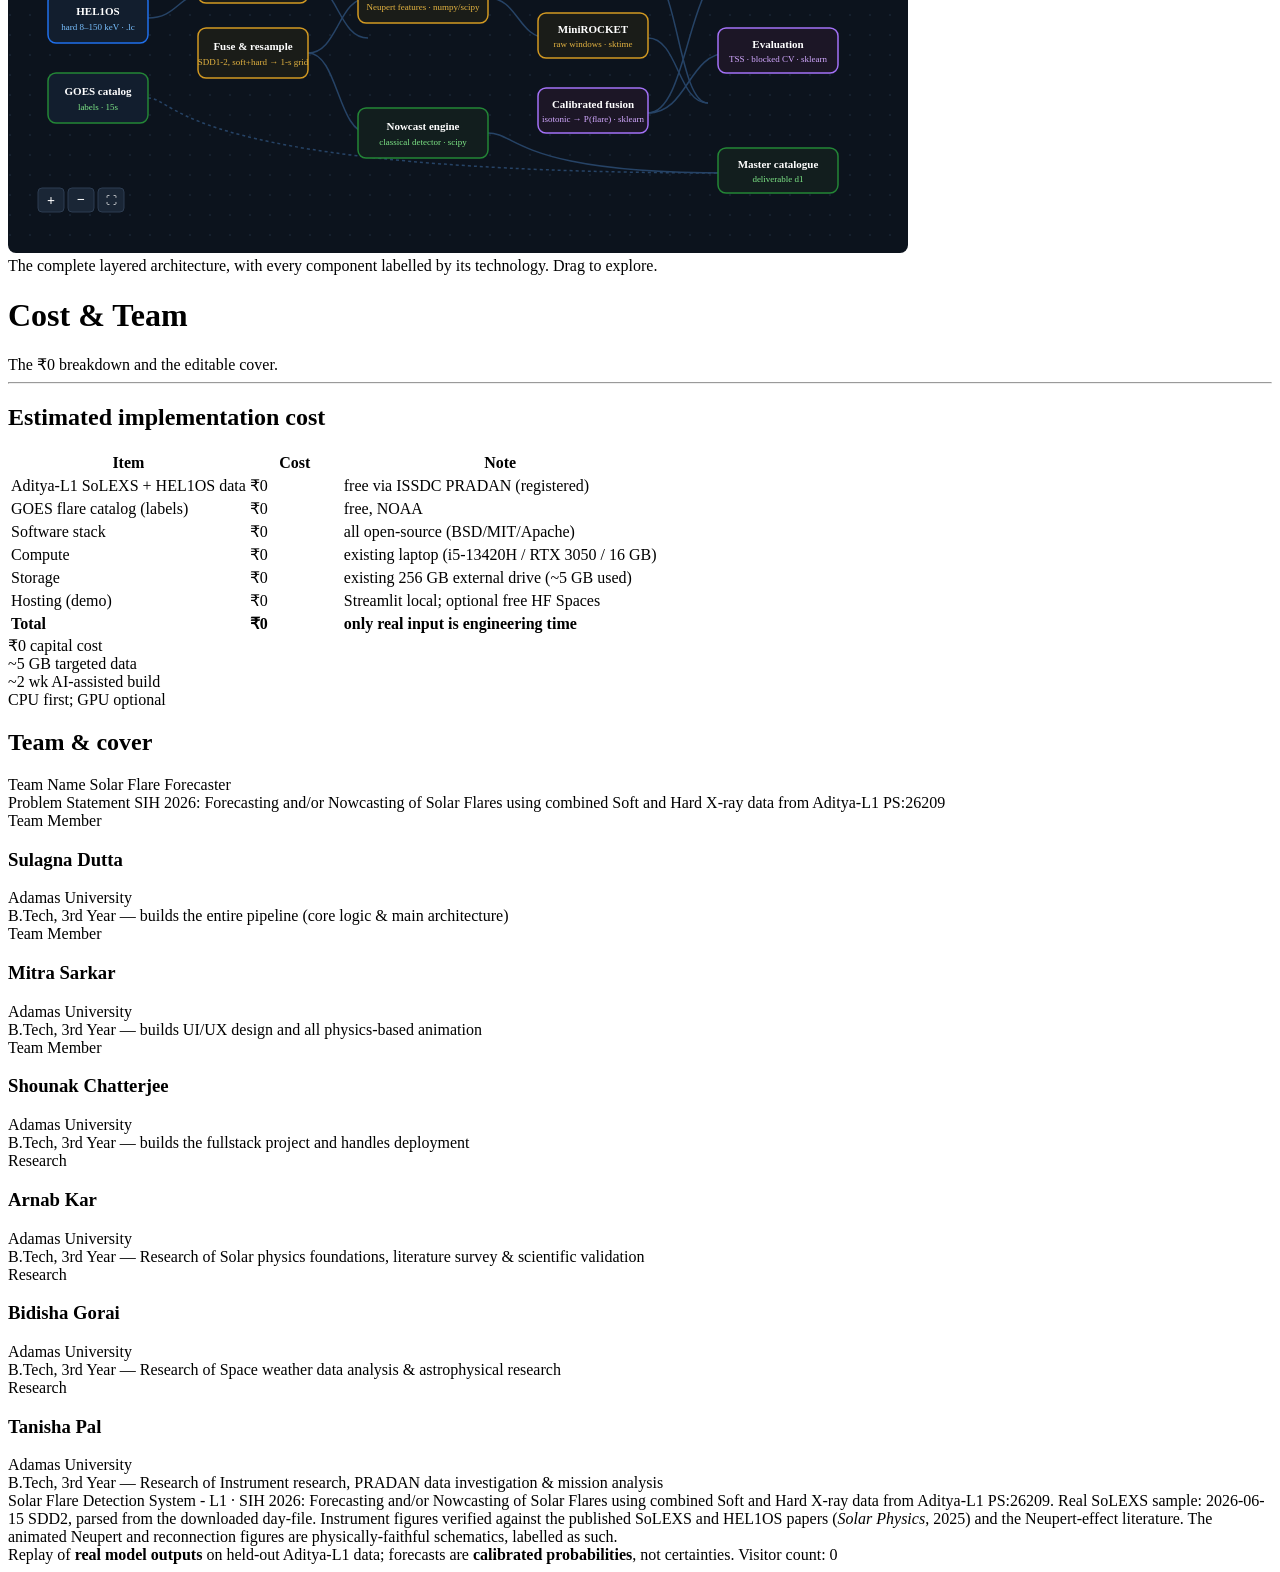
==== commit cf31b835: "Update UI theme to light mode, integrate SuryaSetu 3D visualization, and add In-Depth Understanding " ====
--- a/api/static/index.html
+++ b/api/static/index.html
@@ -1,769 +1,1125 @@
 <!doctype html>
 <html lang="en">
+
 <head>
-<meta charset="utf-8">
-<meta name="viewport" content="width=device-width, initial-scale=1">
-<title>Solar Flare Detection System - L1</title>
-<link rel="stylesheet" href="/css/style.css">
-<script src="/vendor/plotly-2.35.2.min.js" charset="utf-8"></script>
+  <meta charset="utf-8">
+  <meta name="viewport" content="width=device-width, initial-scale=1">
+  <title>Solar Flare Detection System - L1</title>
+  <link rel="stylesheet" href="/css/style.css">
+  <link rel="stylesheet" href="/css/suryasetu.css">
+  <script src="/vendor/three.min.js"></script>
+  <script src="/vendor/OrbitControls.js"></script>
+  <script src="/vendor/plotly-2.35.2.min.js" charset="utf-8"></script>
 </head>
+
 <body>
-<header class="topbar">
-  <div class="brand">
-    <div class="logo">☀</div>
-    <div>
-      <div class="title">Solar Flare Detection System - L1</div>
-      <div class="subtitle">SIH 2026: Forecasting and/or Nowcasting of Solar Flares using combined Soft and Hard X-ray data from Aditya-L1 PS:26209</div>
+  <header class="topbar">
+    <div class="brand">
+      <div class="brand-text">
+        <div class="title"><span class="title-main">SURYASETU</span> <span class="title-sep">/</span> <span
+            class="title-sub">Solar Flare Forecaster</span></div>
+        <div class="subtitle"><span class="sub-short">Aditya-L1 Space Weather Intelligence</span><span
+            class="sub-detail"> · SIH 2026 PS:26209</span></div>
+      </div>
     </div>
-  </div>
-  <nav class="tabs">
-    <button class="tab active" data-tab="replay">Replay</button>
-    <button class="tab" data-tab="performance">Performance</button>
-    <button class="tab" data-tab="operations">Operations</button>
-    <button class="tab" data-tab="catalog">Catalog &amp; Science</button>
-  </nav>
-</header>
-
-<main id="tab-replay" class="tabpane active">
-  <section class="row daybar">
-    <div class="dayselect">
-      <label>Demo day</label>
-      <select id="daySelect"></select>
+    <nav class="tabs">
+      <button class="tab active" data-tab="replay">Replay</button>
+      <button class="tab" data-tab="suryasetu">SURYASETU 3D</button>
+      <button class="tab" data-tab="performance">Performance</button>
+      <button class="tab" data-tab="operations">Operations</button>
+      <button class="tab" data-tab="catalog">Catalog &amp; Science</button>
+    </nav>
+  </header>
+
+  <main id="tab-suryasetu" class="tabpane" style="padding:0; max-width:100%; background:#060c14;">
+    <div id="suryasetuViewport" class="suryasetu-viewport-container"></div>
+  </main>
+
+  <main id="tab-replay" class="tabpane active">
+    <section class="row daybar">
+      <div class="dayselect">
+        <label>Demo day</label>
+        <select id="daySelect"></select>
+      </div>
+      <div id="dayMeta" class="daymeta"></div>
+      <div id="splitBadge" class="badge"></div>
+    </section>
+
+    <section id="alertBanner" class="alert-banner quiet">
+      <div class="alert-state" id="alertState">QUIET</div>
+      <div class="alert-desc" id="alertDesc">Nominal — low flare risk</div>
+      <div class="alert-clock" id="playClock">--:-- UT</div>
+    </section>
+
+    <div class="row main-grid">
+      <section class="card forecast-card">
+        <div class="card-h">Calibrated Risk — next 15 min <span class="hint">(probability, not certainty)</span></div>
+        <div id="riskBig" class="risk-big">--</div>
+        <div class="risk-band" id="riskBand">band: -- – --</div>
+        <div class="gauge">
+          <div class="gauge-fill" id="gaugeFill"></div>
+          <div class="gauge-tick watch" id="tickWatch" title="Watch threshold"></div>
+          <div class="gauge-tick warn" id="tickWarn" title="Warning threshold"></div>
+        </div>
+        <div class="gauge-legend"><span class="dot watch"></span>Watch&nbsp;&nbsp;<span class="dot warn"></span>Warning
+        </div>
+        <div class="risk-secondary">
+          <div><span>30 min</span><b id="risk30">--</b></div>
+          <div><span>60 min</span><b id="risk60">--</b></div>
+        </div>
+        <div id="leadCallout" class="lead-callout"></div>
+        <div class="forecast-telemetry-meta">
+          <div class="ftm-item"><span class="ftm-k">PREDICTOR</span><span class="ftm-v">XGBoost + Isotonic Cal</span>
+          </div>
+          <div class="ftm-item"><span class="ftm-k">VERIFICATION</span><span class="ftm-v">Held-Out Test (TSS
+              0.35)</span></div>
+          <div class="ftm-item"><span class="ftm-k">PAYLOADS</span><span class="ftm-v">SoLEXS (1–30 keV) + HEL1OS</span>
+          </div>
+          <div class="ftm-item"><span class="ftm-k">TIMEBASE</span><span class="ftm-v">1-Min Sliding Cadence</span>
+          </div>
+        </div>
+      </section>
+
+      <section class="card chart-card">
+        <div class="card-h">Detector light curves
+          <span class="hint" id="revealHint">— revealing only data ≤ playback time (causal: uses no future data)</span>
+        </div>
+        <div id="mainChart" class="chart"></div>
+      </section>
     </div>
-    <div id="dayMeta" class="daymeta"></div>
-    <div id="splitBadge" class="badge"></div>
-  </section>
-
-  <section id="alertBanner" class="alert-banner quiet">
-    <div class="alert-state" id="alertState">QUIET</div>
-    <div class="alert-desc" id="alertDesc">Nominal — low flare risk</div>
-    <div class="alert-clock" id="playClock">--:-- UT</div>
-  </section>
-
-  <div class="row main-grid">
-    <section class="card forecast-card">
-      <div class="card-h">Calibrated Risk — next 15 min <span class="hint">(probability, not certainty)</span></div>
-      <div id="riskBig" class="risk-big">--</div>
-      <div class="risk-band" id="riskBand">band: -- – --</div>
-      <div class="gauge">
-        <div class="gauge-fill" id="gaugeFill"></div>
-        <div class="gauge-tick watch" id="tickWatch" title="Watch threshold"></div>
-        <div class="gauge-tick warn" id="tickWarn" title="Warning threshold"></div>
+
+    <section class="row controls">
+      <button id="playBtn" class="btn primary">▶ Play</button>
+      <button id="restartBtn" class="btn">⟲ Restart</button>
+      <div class="speeds">
+        <span>Speed</span>
+        <button class="spd" data-spd="60">60×</button>
+        <button class="spd active" data-spd="300">300×</button>
+        <button class="spd" data-spd="600">600×</button>
       </div>
-      <div class="gauge-legend"><span class="dot watch"></span>Watch&nbsp;&nbsp;<span class="dot warn"></span>Warning</div>
-      <div class="risk-secondary">
-        <div><span>30 min</span><b id="risk30">--</b></div>
-        <div><span>60 min</span><b id="risk60">--</b></div>
+      <input type="range" id="scrubber" class="scrubber" min="0" max="1439" value="0">
+      <div id="scrubLabel" class="scrub-label">00:00 UT</div>
+    </section>
+
+    <section class="card impact-card" id="impactCard">
+      <div class="card-h">Operational impact</div>
+      <div id="impactText" class="impact-text">—</div>
+    </section>
+  </main>
+
+  <main id="tab-performance" class="tabpane">
+    <section class="perf-intro card">
+      <div class="card-h">Forecasting performance — held-out test (2026-01 → 2026-06)</div>
+      <div class="perf-spec-strip">
+        <div class="spec-cell"><span class="spec-k">LEAD TIME</span><span class="spec-v">15 MIN PREDICTION LEAD</span>
+        </div>
+        <div class="spec-cell"><span class="spec-k">BENCHMARK</span><span class="spec-v">CAMPOREALE (2025)
+            BASELINES</span></div>
+        <div class="spec-cell"><span class="spec-k">DATASET</span><span class="spec-v">154 HELD-OUT TEST DAYS</span>
+        </div>
+        <div class="spec-cell"><span class="spec-k">SKILL SCORE</span><span class="spec-v highlight">TSS 0.346 (vs
+            PERSIST 0.162)</span></div>
       </div>
-      <div id="leadCallout" class="lead-callout"></div>
+      <p class="perf-lead">A true <b>forecasting</b> result (15-minute prediction lead), evaluated on data the model
+        never saw.
+        The bar to clear is the operational baselines that <b>Camporeale (2025)</b> found the official NOAA forecast
+        struggles to beat — we beat them.
+        Detection (TSS 0.84) is shown separately and labelled <b>nowcasting</b> (concurrent, not prediction).</p>
     </section>
 
-    <section class="card chart-card">
-      <div class="card-h">Detector light curves
-        <span class="hint" id="revealHint">— revealing only data ≤ playback time (causal: uses no future data)</span></div>
-      <div id="mainChart" class="chart"></div>
-    </section>
-  </div>
-
-  <section class="row controls">
-    <button id="playBtn" class="btn primary">▶ Play</button>
-    <button id="restartBtn" class="btn">⟲ Restart</button>
-    <div class="speeds">
-      <span>Speed</span>
-      <button class="spd" data-spd="60">60×</button>
-      <button class="spd active" data-spd="300">300×</button>
-      <button class="spd" data-spd="600">600×</button>
+    <div class="perf-grid">
+      <section class="card">
+        <div class="card-h">Reliability diagram — calibration is a feature <span class="hint">· held-out TEST</span>
+        </div>
+        <div id="relChart" class="chart sm"></div>
+        <div class="metric-cap" id="relCap">—</div>
+      </section>
+      <section class="card">
+        <div class="card-h">Skill (TSS) vs operational baselines <span class="hint">· held-out TEST</span></div>
+        <div id="tssChart" class="chart sm"></div>
+        <div class="metric-cap" id="tssCap">—</div>
+      </section>
     </div>
-    <input type="range" id="scrubber" class="scrubber" min="0" max="1439" value="0">
-    <div id="scrubLabel" class="scrub-label">00:00 UT</div>
-  </section>
-
-  <section class="card impact-card" id="impactCard">
-    <div class="card-h">Operational impact</div>
-    <div id="impactText" class="impact-text">—</div>
-  </section>
-</main>
-
-<main id="tab-performance" class="tabpane">
-  <section class="perf-intro card">
-    <div class="card-h">Forecasting performance — held-out test (2026-01 → 2026-06)</div>
-    <p class="perf-lead">A true <b>forecasting</b> result (15-minute prediction lead), evaluated on data the model never saw.
-    The bar to clear is the operational baselines that <b>Camporeale (2025)</b> found the official NOAA forecast struggles to beat — we beat them.
-    Detection (TSS 0.84) is shown separately and labelled <b>nowcasting</b> (concurrent, not prediction).</p>
-  </section>
-
-  <div class="perf-grid">
-    <section class="card">
-      <div class="card-h">Reliability diagram — calibration is a feature <span class="hint">· held-out TEST</span></div>
-      <div id="relChart" class="chart sm"></div>
-      <div class="metric-cap" id="relCap">—</div>
-    </section>
-    <section class="card">
-      <div class="card-h">Skill (TSS) vs operational baselines <span class="hint">· held-out TEST</span></div>
-      <div id="tssChart" class="chart sm"></div>
-      <div class="metric-cap" id="tssCap">—</div>
-    </section>
-  </div>
-
-  <div class="perf-grid">
-    <section class="card">
-      <div class="card-h">Feature importance — what actually predicts <span class="hint">· model gain (train)</span></div>
-      <div id="impChart" class="chart sm"></div>
-      <div class="metric-cap">Physics precursors in <span class=" accent">orange</span>. Cross-model agreement: XGBoost (#1 soft_ddt) and the TFT (#2 soft_ddt) independently rank the soft X-ray derivative top-2 — the signal is physical, not model-specific.</div>
-    </section>
-    <section class="card">
-      <div class="card-h">Per-class &amp; all-clear (Camporeale failure mode) <span class="hint">· held-out TEST</span></div>
-      <table class="pclass-table" id="pclassTable"></table>
-      <div id="allClear" class="allclear"></div>
-    </section>
-  </div>
-</main>
-<main id="tab-operations" class="tabpane">
-  <section class="ops-statusbar card">
-    <div class="ops-select">
-      <label>Console feed</label>
-      <select id="opsDaySelect"></select>
+
+    <div class="perf-grid">
+      <section class="card">
+        <div class="card-h">Feature importance — what actually predicts <span class="hint">· model gain (train)</span>
+        </div>
+        <div id="impChart" class="chart sm"></div>
+        <div class="metric-cap">Physics precursors in <span class=" accent">orange</span>. Cross-model agreement:
+          XGBoost (#1 soft_ddt) and the TFT (#2 soft_ddt) independently rank the soft X-ray derivative top-2 — the
+          signal is physical, not model-specific.</div>
+      </section>
+      <section class="card">
+        <div class="card-h">Per-class &amp; all-clear (Camporeale failure mode) <span class="hint">· held-out
+            TEST</span></div>
+        <div class="table-responsive">
+          <table class="pclass-table" id="pclassTable"></table>
+        </div>
+        <div id="allClear" class="allclear"></div>
+      </section>
     </div>
-    <div class="ops-now">NOW <b id="opsClock">--:-- UT</b></div>
-    <div class="ops-status">
-      <span class="stat"><i class="led" id="ledDet"></i><span id="opsDetOnline">–/5</span> detectors</span>
-      <span class="stat">coverage <b id="opsCoverage">–</b></span>
-      <span class="stat">last update <b id="opsUpdate">–</b></span>
-    </div>
-  </section>
-
-  <div class="ops-grid">
-    <section class="card ops-alert">
-      <div class="card-h">Forecast status</div>
-      <div id="opsAlertState" class="ops-alert-state">—</div>
-      <div class="ops-risk-row">
-        <div class="ops-risk-main"><span>next 15 min</span><b id="opsRisk15">—</b></div>
-        <div class="ops-risk-band" id="opsBand">band —</div>
+  </main>
+  <main id="tab-operations" class="tabpane">
+    <section class="ops-statusbar card">
+      <div class="ops-select">
+        <label>Console feed</label>
+        <select id="opsDaySelect"></select>
       </div>
-      <div class="ops-risk-sub">
-        <div><span>30 min</span><b id="opsRisk30">—</b></div>
-        <div><span>60 min</span><b id="opsRisk60">—</b></div>
+      <div class="ops-now">NOW <b id="opsClock">--:-- UT</b></div>
+      <div class="ops-status">
+        <span class="stat"><i class="led" id="ledDet"></i><span id="opsDetOnline">–/5</span> detectors</span>
+        <span class="stat">coverage <b id="opsCoverage">–</b></span>
+        <span class="stat">last update <b id="opsUpdate">–</b></span>
       </div>
     </section>
 
-    <section class="card ops-chart-card">
-      <div class="card-h">Detector feed <span class="hint">— trailing 3 h to NOW</span></div>
-      <div id="opsChart" class="chart"></div>
+    <div class="ops-grid">
+      <section class="card ops-alert">
+        <div class="card-h">Forecast status</div>
+        <div id="opsAlertState" class="ops-alert-state">—</div>
+        <div class="ops-risk-row">
+          <div class="ops-risk-main"><span>next 15 min</span><b id="opsRisk15">—</b></div>
+          <div class="ops-risk-band" id="opsBand">band —</div>
+        </div>
+        <div class="ops-risk-sub">
+          <div><span>30 min</span><b id="opsRisk30">—</b></div>
+          <div><span>60 min</span><b id="opsRisk60">—</b></div>
+        </div>
+        <div class="ops-telemetry-meta">
+          <div class="ftm-item"><span class="ftm-k">PROTOCOL</span><span class="ftm-v">Automated L1 Alert Stream</span>
+          </div>
+          <div class="ftm-item"><span class="ftm-k">CONFIDENCE</span><span class="ftm-v">90% Calibrated Envelope</span>
+          </div>
+          <div class="ftm-item"><span class="ftm-k">LATENCY</span><span class="ftm-v">0.20 ms Inference (CPU)</span>
+          </div>
+        </div>
+      </section>
+
+      <section class="card ops-chart-card">
+        <div class="card-h">Detector feed <span class="hint">— trailing 3 h to NOW</span></div>
+        <div id="opsChart" class="chart"></div>
+      </section>
+
+      <section class="card ops-context">
+        <div class="card-h">Solar context (as of NOW)</div>
+        <ul class="ctx-list">
+          <li><span>Hardness ratio <i>(HEL1OS/SoLEXS)</i></span><b id="ctxHard">—</b></li>
+          <li><span>Neupert residual</span><b id="ctxNeu">—</b></li>
+          <li><span>Time since last flare</span><b id="ctxTSL">—</b></li>
+          <li><span>F10.7 flux <i>(SFU)</i></span><b id="ctxF107">—</b></li>
+          <li><span>Sunspot number</span><b id="ctxSSN">—</b></li>
+          <li><span>Active regions</span><b id="ctxAR">—</b></li>
+        </ul>
+      </section>
+    </div>
+
+    <section class="card ops-impact" id="opsImpactCard">
+      <div class="card-h">Operational impact</div>
+      <div id="opsImpact" class="impact-text">—</div>
     </section>
 
-    <section class="card ops-context">
-      <div class="card-h">Solar context (as of NOW)</div>
-      <ul class="ctx-list">
-        <li><span>Hardness ratio <i>(HEL1OS/SoLEXS)</i></span><b id="ctxHard">—</b></li>
-        <li><span>Neupert residual</span><b id="ctxNeu">—</b></li>
-        <li><span>Time since last flare</span><b id="ctxTSL">—</b></li>
-        <li><span>F10.7 flux <i>(SFU)</i></span><b id="ctxF107">—</b></li>
-        <li><span>Sunspot number</span><b id="ctxSSN">—</b></li>
-        <li><span>Active regions</span><b id="ctxAR">—</b></li>
-      </ul>
+    <section class="row controls ops-controls">
+      <span class="ops-ctrl-label">NOW</span>
+      <input type="range" id="opsScrub" class="scrubber" min="0" max="1439" value="0">
+      <div id="opsScrubLabel" class="scrub-label">00:00 UT</div>
     </section>
-  </div>
-
-  <section class="card ops-impact" id="opsImpactCard">
-    <div class="card-h">Operational impact</div>
-    <div id="opsImpact" class="impact-text">—</div>
-  </section>
-
-  <section class="row controls ops-controls">
-    <span class="ops-ctrl-label">NOW</span>
-    <input type="range" id="opsScrub" class="scrubber" min="0" max="1439" value="0">
-    <div id="opsScrubLabel" class="scrub-label">00:00 UT</div>
-  </section>
-</main>
-<main id="tab-catalog" class="tabpane">
-  <!-- Sub Navigation Bar -->
-  <nav class="cat-subnav">
-    <button class="cat-subtab active" data-subtab="cat-science">
-      <span class="subtab-icon">📊</span> Science Catalogs &amp; QPPs
-    </button>
-    <button class="cat-subtab" data-subtab="cat-opportunity">
-      <span class="subtab-icon">💡</span> Opportunity &amp; USP
-    </button>
-    <button class="cat-subtab" data-subtab="cat-architecture">
-      <span class="subtab-icon">⚡</span> Flow, Use-Case &amp; Architecture
-    </button>
-    <button class="cat-subtab" data-subtab="cat-cost">
-      <span class="subtab-icon">👥</span> Cost and Team
-    </button>
-  </nav>
-
-  <!-- 1. Science Catalogs & QPPs Subpane -->
-  <div id="subpane-cat-science" class="cat-subpane active">
-    <section class="card">
-      <div class="card-h">Detector hardness ordering — why 5 independent detectors</div>
-      <div id="hardChart" class="chart sm"></div>
-      <div class="metric-cap" id="hardCap">—</div>
-    </section>
-
-    <section class="card">
-      <div class="card-h">Master flare catalog <span class="hint" id="catTotal"></span></div>
-      <div class="cat-filters">
-        <label>Status
-          <select id="catStatus">
-            <option value="">all</option>
-            <option value="confirmed">confirmed (in SWPC)</option>
-            <option value="sub_threshold">sub-threshold (HEK only)</option>
-            <option value="candidate_novel">candidate-novel</option>
-          </select></label>
-        <label>Class
-          <select id="catClass">
-            <option value="">all</option>
-            <option value="X">X</option><option value="M">M</option>
-            <option value="C">C</option><option value="B">B</option>
-          </select></label>
-        <div class="cat-pager">
-          <button id="catPrev" class="btn">‹ Prev</button>
-          <span id="catPage" class="cat-page">—</span>
-          <button id="catNext" class="btn">Next ›</button>
-        </div>
-      </div>
-      <table class="cat-table" id="catTable"></table>
-      <div class="metric-cap" id="catNote"></div>
-    </section>
-
-    <section class="card">
-      <div class="card-h">QPP catalog — a systematic QPP candidate catalogue from Aditya-L1/HEL1OS</div>
-      <div class="qpp-summary" id="qppSummary"></div>
-      <div class="qpp-tiers" id="qppTiers"></div>
-      <div class="qpp-gallery" id="qppGallery"></div>
-      <div class="metric-cap">Wavelet panels: power normalised to the <b>Vaughan (2005) fitted red-noise continuum</b>;
-        <span class="accent">orange contour</span> = 95% red-noise significance; hatched edge region = <b>cone of influence</b>;
-        horizontal band = detected period. Detection itself uses the global (frequency-corrected) Fourier test — the quoted σ per panel.
-        Lead with the <b>classic ≥16 s</b> tier (robustly solar) and the X-class examples. The <span class="accent">short 4–8 s</span> tier is
-        statistically real (median ~59 coherent cycles) but <b>pending instrumental cross-check (Inglis 2011)</b> before solar attribution — never claimed as confirmed solar.</div>
-
-      <div class="qpp-browse">
-        <div class="qpp-browse-h">Browse the QPP catalog <span class="hint">— top 500 by significance · click a row for details</span></div>
+  </main>
+  <main id="tab-catalog" class="tabpane">
+    <!-- Sub Navigation Bar -->
+    <nav class="cat-subnav">
+      <button class="cat-subtab active" data-subtab="cat-science">
+        <span class="subtab-icon"><svg width="15" height="15" viewBox="0 0 24 24" fill="none" stroke="currentColor"
+            stroke-width="2" stroke-linecap="round">
+            <path d="M3 3v18h18" />
+            <path d="M7 16l4-7 4 5 5-9" />
+          </svg></span> Science Catalogs &amp; QPPs
+      </button>
+      <button class="cat-subtab" data-subtab="cat-indepth">
+        <span class="subtab-icon"><svg width="15" height="15" viewBox="0 0 24 24" fill="none" stroke="currentColor"
+            stroke-width="2" stroke-linecap="round" stroke-linejoin="round">
+            <circle cx="12" cy="12" r="4" />
+            <path d="M12 2v2M12 20v2M4.93 4.93l1.41 1.41M17.66 17.66l1.41 1.41M2 12h2M20 12h2M6.34 17.66l-1.41 1.41M19.07 4.93l-1.41 1.41" />
+          </svg></span> In-Depth Understanding
+      </button>
+      <button class="cat-subtab" data-subtab="cat-opportunity">
+        <span class="subtab-icon"><svg width="15" height="15" viewBox="0 0 24 24" fill="none" stroke="currentColor"
+            stroke-width="2" stroke-linecap="round">
+            <circle cx="12" cy="12" r="9" />
+            <polygon points="12 2 15.5 8.5 22 9.5 17 14.5 18.5 21 12 17.5 5.5 21 7 14.5 2 9.5 8.5 8.5 12 2" />
+          </svg></span> Opportunity &amp; USP
+      </button>
+      <button class="cat-subtab" data-subtab="cat-architecture">
+        <span class="subtab-icon"><svg width="15" height="15" viewBox="0 0 24 24" fill="none" stroke="currentColor"
+            stroke-width="2" stroke-linecap="round">
+            <rect x="3" y="3" width="7" height="7" />
+            <rect x="14" y="3" width="7" height="7" />
+            <rect x="14" y="14" width="7" height="7" />
+            <rect x="3" y="14" width="7" height="7" />
+            <path d="M10 6.5h4M10 17.5h4M6.5 10v4M17.5 10v4" />
+          </svg></span> Flow, Use-Case &amp; Architecture
+      </button>
+      <button class="cat-subtab" data-subtab="cat-cost">
+        <span class="subtab-icon"><svg width="15" height="15" viewBox="0 0 24 24" fill="none" stroke="currentColor"
+            stroke-width="2" stroke-linecap="round">
+            <circle cx="9" cy="8" r="4" />
+            <path d="M1 20c0-3.5 3.5-6 8-6s8 2.5 8 6" />
+            <path d="M16 11a3 3 0 0 0 0-6" />
+            <path d="M22 20c0-2.5-2-4.5-5-5" />
+          </svg></span> Cost and Team
+      </button>
+    </nav>
+
+    <!-- 1. Science Catalogs & QPPs Subpane -->
+    <div id="subpane-cat-science" class="cat-subpane active">
+      <section class="card">
+        <div class="card-h">Detector hardness ordering — why 5 independent detectors</div>
+        <div id="hardChart" class="chart sm"></div>
+        <div class="metric-cap" id="hardCap">—</div>
+      </section>
+
+      <section class="card">
+        <div class="card-h">Master flare catalog <span class="hint" id="catTotal"></span></div>
         <div class="cat-filters">
-          <label>Tier
-            <select id="qppTier">
-              <option value="">all tiers</option>
-              <option value="classic">classic ≥16 s (robustly solar)</option>
-              <option value="intermediate">intermediate 8–16 s</option>
-              <option value="short">short 4–8 s (pending cross-check)</option>
+          <label>Status
+            <select id="catStatus">
+              <option value="">all</option>
+              <option value="confirmed">confirmed (in SWPC)</option>
+              <option value="sub_threshold">sub-threshold (HEK only)</option>
+              <option value="candidate_novel">candidate-novel</option>
             </select></label>
           <label>Class
-            <select id="qppGoes">
+            <select id="catClass">
               <option value="">all</option>
-              <option value="X">X</option><option value="M">M</option>
-              <option value="C">C</option><option value="none">non-SWPC</option>
+              <option value="X">X</option>
+              <option value="M">M</option>
+              <option value="C">C</option>
+              <option value="B">B</option>
             </select></label>
           <div class="cat-pager">
-            <button id="qppPrev" class="btn">‹ Prev</button>
-            <span id="qppPage" class="cat-page">—</span>
-            <button id="qppNext" class="btn">Next ›</button>
-          </div>
-        </div>
-        <div id="qppDetail" class="qpp-detail" hidden></div>
-        <table class="cat-table" id="qppTable"></table>
-      </div>
-    </section>
-  </div>
-
-  <!-- 2. Opportunity & USP Subpane -->
-  <div id="subpane-cat-opportunity" class="cat-subpane">
-    <div class="guide-page">
-      <div class="guide-meta">
-
-      </div>
-      <h1 class="guide-title">Opportunity &amp; USP</h1>
-      <div class="guide-subtitle">How it differs, how it solves the problem, the USP.</div>
-      <hr class="guide-divider">
-
-
-
-      <h2 class="guide-h2">How is it different from existing ideas?</h2>
-      <p class="guide-p">
-        Most operational flare tools share two limitations: they rely on a <b>single channel</b> (usually soft X-rays) and on <b>Earth-orbit data</b>, and most "predictions" are really detections. Solar Flare Detection System - L1 differs on three concrete axes:
-      </p>
-
-      <div class="diff-grid">
-        <div class="diff-card blue">
-          <div class="diff-icon">🔗</div>
-          <h3>Dual-payload fusion</h3>
-          <p>It combines SoLEXS soft + HEL1OS hard X-rays from the L1 vantage, exploiting <i>both</i> halves of the flare's emission rather than one.</p>
-        </div>
-
-        <div class="diff-card orange">
-          <div class="diff-icon">⏰</div>
-          <h3>Physics-grounded lead time</h3>
-          <p>It forecasts the damaging soft-X-ray peak using the <b>Neupert effect</b>, a real physical mechanism, not an opaque curve fit.</p>
-        </div>
-
-        <div class="diff-card green">
-          <div class="diff-icon">✒️</div>
-          <h3>Honest, standard evaluation</h3>
-          <p>It is <b>TSS-driven</b>, calibrated, and time-blocked: the metrics the space-weather community actually trusts, reported without inflation.</p>
-        </div>
-      </div>
-
-      <h2 class="guide-h2">How will it solve the problem?</h2>
-      <p class="guide-p">
-        Nowcasting delivers operators an instant, automated flare catalogue. Forecasting delivers the one thing they cannot otherwise buy: <b>minutes of warning before the peak</b>, enough to safe-mode satellites, pause GPS-critical operations, and reduce grid loading. Because the whole system runs offline on commodity hardware from free public data, it is deployable anywhere needed, with no recurring cost.
-      </p>
-
-      <div class="usp-highlight">
-        <div class="usp-hl-tag">USP: IN ONE SENTENCE</div>
-        <div class="usp-hl-text">
-          The only dual-payload, L1-vantage flare system that turns the Neupert effect into calibrated, TSS-validated lead-time warnings, fully reproducible at ₹0 on a laptop.
-        </div>
-      </div>
-
-      <h2 class="guide-h2">Why it will land with these judges</h2>
-      <p class="guide-p">
-        The evaluators are domain scientists, and the data is from the Aditya-L1 mission. A submission that uses the satellite's two payloads correctly, respects the real physics of the Sun, and is honest about the difference between defensible peak-forecasting and frontier onset-forecasting (Chapter 5) signals genuine domain understanding, not a generic ML pipeline pointed at unfamiliar data. That credibility, plus a quantifiable lead-time number, is the winning combination.
-      </p>
+            <button id="catPrev" class="btn">‹ Prev</button>
+            <span id="catPage" class="cat-page">—</span>
+            <button id="catNext" class="btn">Next ›</button>
+          </div>
+        </div>
+        <div class="table-responsive">
+          <table class="cat-table" id="catTable"></table>
+        </div>
+        <div class="metric-cap" id="catNote"></div>
+      </section>
+
+      <section class="card">
+        <div class="card-h">QPP catalog — a systematic QPP candidate catalogue from Aditya-L1/HEL1OS</div>
+        <div class="qpp-summary" id="qppSummary"></div>
+        <div class="qpp-tiers" id="qppTiers"></div>
+        <div class="qpp-gallery" id="qppGallery"></div>
+        <div class="metric-cap">Wavelet panels: power normalised to the <b>Vaughan (2005) fitted red-noise
+            continuum</b>;
+          <span class="accent">orange contour</span> = 95% red-noise significance; hatched edge region = <b>cone of
+            influence</b>;
+          horizontal band = detected period. Detection itself uses the global (frequency-corrected) Fourier test — the
+          quoted σ per panel.
+          Lead with the <b>classic ≥16 s</b> tier (robustly solar) and the X-class examples. The <span
+            class="accent">short 4–8 s</span> tier is
+          statistically real (median ~59 coherent cycles) but <b>pending instrumental cross-check (Inglis 2011)</b>
+          before solar attribution — never claimed as confirmed solar.
+        </div>
+
+        <div class="qpp-browse">
+          <div class="qpp-browse-h">Browse the QPP catalog <span class="hint">— top 500 by significance · click a row
+              for details</span></div>
+          <div class="cat-filters">
+            <label>Tier
+              <select id="qppTier">
+                <option value="">all tiers</option>
+                <option value="classic">classic ≥16 s (robustly solar)</option>
+                <option value="intermediate">intermediate 8–16 s</option>
+                <option value="short">short 4–8 s (pending cross-check)</option>
+              </select></label>
+            <label>Class
+              <select id="qppGoes">
+                <option value="">all</option>
+                <option value="X">X</option>
+                <option value="M">M</option>
+                <option value="C">C</option>
+                <option value="none">non-SWPC</option>
+              </select></label>
+            <div class="cat-pager">
+              <button id="qppPrev" class="btn">‹ Prev</button>
+              <span id="qppPage" class="cat-page">—</span>
+              <button id="qppNext" class="btn">Next ›</button>
+            </div>
+          </div>
+          <div id="qppDetail" class="qpp-detail" hidden></div>
+          <div class="table-responsive">
+            <table class="cat-table" id="qppTable"></table>
+          </div>
+        </div>
+      </section>
     </div>
-  </div>
-
-  <!-- 3. Flow, Use-Case & Architecture Subpane -->
-  <div id="subpane-cat-architecture" class="cat-subpane">
-    <div class="guide-page">
-      <div class="guide-meta">
-
-      </div>
-      <h1 class="guide-title">Flow · Use-case · Architecture</h1>
-      <div class="guide-subtitle">The template's required diagrams, on screen.</div>
-      <hr class="guide-divider">
-
-      <p class="guide-p">
-        The system specifications provide three core diagrams: a process-flow or use-case diagram, and an architecture diagram. All three are here, on screen, the same diagrams that appeared in context throughout the guide, collected for the submission and ready to export.
-      </p>
-
-      <!-- Diagram 1: Process-flow diagram -->
-      <h2 class="guide-h2">Process-flow diagram</h2>
-      <div class="diagram-card">
-        <div class="diagram-header">DATA PROCESS FLOW</div>
-        <div class="flow-svg-wrap">
-          <svg viewBox="0 0 860 170" width="100%" height="170" style="max-width:860px">
-            <!-- Animated Background Pulse Paths -->
-            <path d="M 125 85 L 195 85 M 305 85 L 375 85 M 485 85 L 530 85 L 565 42 M 485 85 L 530 85 L 565 128 M 695 42 L 725 42 L 740 85 M 695 128 L 725 128 L 740 85" fill="none" class="flow-pulse-line" />
-            <!-- Static Connector lines -->
-            <path d="M 125 85 L 195 85" stroke="#2c3e55" stroke-width="2" />
-            <path d="M 305 85 L 375 85" stroke="#2c3e55" stroke-width="2" />
-            <path d="M 485 85 L 530 85 L 565 42" stroke="#2c3e55" stroke-width="2" />
-            <path d="M 485 85 L 530 85 L 565 128" stroke="#2c3e55" stroke-width="2" />
-            <path d="M 695 42 L 725 42 L 740 85" stroke="#2c3e55" stroke-width="2" />
-            <path d="M 695 128 L 725 128 L 740 85" stroke="#2c3e55" stroke-width="2" />
-
-            <!-- Node: Raw FITS -->
-            <g transform="translate(15, 60)">
-              <rect width="110" height="50" class="flow-node highlight" />
-              <text x="55" y="24" text-anchor="middle" class="flow-text-main">Raw FITS</text>
-              <text x="55" y="39" text-anchor="middle" class="flow-text-sub">SoLEXS + HEL1OS</text>
-            </g>
-
-            <!-- Node: Ingest + GTI -->
-            <g transform="translate(195, 60)">
-              <rect width="110" height="50" class="flow-node orange" />
-              <text x="55" y="24" text-anchor="middle" class="flow-text-main">Ingest + GTI</text>
-              <text x="55" y="39" text-anchor="middle" class="flow-text-sub">mask gaps</text>
-            </g>
-
-            <!-- Node: Fuse -->
-            <g transform="translate(375, 60)">
-              <rect width="110" height="50" class="flow-node orange" />
-              <text x="55" y="24" text-anchor="middle" class="flow-text-main">Fuse</text>
-              <text x="55" y="39" text-anchor="middle" class="flow-text-sub">1-s grid</text>
-            </g>
-
-            <!-- Node: Nowcast -->
-            <g transform="translate(565, 17)">
-              <rect width="130" height="50" class="flow-node green" />
-              <text x="65" y="24" text-anchor="middle" class="flow-text-main">Nowcast</text>
-              <text x="65" y="39" text-anchor="middle" class="flow-text-sub">classical detector</text>
-            </g>
-
-            <!-- Node: Forecast -->
-            <g transform="translate(565, 103)">
-              <rect width="130" height="50" class="flow-node orange" />
-              <text x="65" y="24" text-anchor="middle" class="flow-text-main">Forecast</text>
-              <text x="65" y="39" text-anchor="middle" class="flow-text-sub">LightGBM + MiniROCKET</text>
-            </g>
-
-            <!-- Node: Alerts + catalogue -->
-            <g transform="translate(740, 60)">
-              <rect width="105" height="50" class="flow-node purple" />
-              <text x="52" y="23" text-anchor="middle" class="flow-text-main">Alerts +</text>
-              <text x="52" y="38" text-anchor="middle" class="flow-text-main">catalogue</text>
-            </g>
-          </svg>
-        </div>
-        <div class="diagram-caption">
-          Raw payload files ⇒ Ingest &amp; GTI ⇒ fuse ⇒ the parallel nowcast / forecast engines ⇒ alerts + catalogue. The gold pulse traces a datum moving through the pipeline.
-        </div>
-      </div>
-
-      <!-- Diagram 2: Use-case diagram -->
-      <h2 class="guide-h2">Use-case diagram</h2>
-      <div class="diagram-card">
-        <div class="diagram-header">ACTORS AND USE CASES</div>
-        <div class="flow-svg-wrap">
-          <svg viewBox="0 0 860 210" width="100%" height="210" style="max-width:860px">
-            <!-- Connecting lines -->
-            <!-- Ops operator to Receive flare alert & Browse catalogue -->
-            <line x1="160" y1="65" x2="310" y2="45" stroke="#1a73e8" stroke-width="2" marker-end="url(#arr-blue)" />
-            <line x1="160" y1="65" x2="310" y2="105" stroke="#1a73e8" stroke-width="2" marker-end="url(#arr-blue)" />
-            <!-- Researcher to Browse catalogue & Replay historical day -->
-            <line x1="160" y1="145" x2="310" y2="105" stroke="#1a73e8" stroke-width="2" marker-end="url(#arr-blue)" />
-            <line x1="160" y1="145" x2="310" y2="165" stroke="#1a73e8" stroke-width="2" marker-end="url(#arr-blue)" />
-            <!-- Browse catalogue to Audit SHAP (dotted) -->
-            <line x1="510" y1="105" x2="610" y2="105" stroke="#1a73e8" stroke-width="2" stroke-dasharray="4 4" marker-end="url(#arr-blue)" />
-
-            <!-- Arrow marker -->
-            <defs>
-              <marker id="arr-blue" viewBox="0 0 10 10" refX="6" refY="5" markerWidth="6" markerHeight="6" orient="auto-start-reverse">
-                <path d="M 0 1 L 8 5 L 0 9 z" fill="#1a73e8" />
-              </marker>
-            </defs>
-
-            <!-- Actor 1: Ops operator -->
-            <g transform="translate(100, 30)">
-              <!-- Stick Figure -->
-              <circle cx="25" cy="12" r="8" fill="none" stroke="#f2994a" stroke-width="2" />
-              <line x1="25" y1="20" x2="25" y2="42" stroke="#f2994a" stroke-width="2" />
-              <line x1="12" y1="28" x2="38" y2="28" stroke="#f2994a" stroke-width="2" />
-              <line x1="25" y1="42" x2="15" y2="60" stroke="#f2994a" stroke-width="2" />
-              <line x1="25" y1="42" x2="35" y2="60" stroke="#f2994a" stroke-width="2" />
-              <text x="25" y="76" text-anchor="middle" fill="#fff" font-size="11.5" font-weight="650" font-family="var(--sans)">Ops operator</text>
-            </g>
-
-            <!-- Actor 2: Researcher -->
-            <g transform="translate(100, 115)">
-              <!-- Stick Figure -->
-              <circle cx="25" cy="12" r="8" fill="none" stroke="#f2994a" stroke-width="2" />
-              <line x1="25" y1="20" x2="25" y2="42" stroke="#f2994a" stroke-width="2" />
-              <line x1="12" y1="28" x2="38" y2="28" stroke="#f2994a" stroke-width="2" />
-              <line x1="25" y1="42" x2="15" y2="60" stroke="#f2994a" stroke-width="2" />
-              <line x1="25" y1="42" x2="35" y2="60" stroke="#f2994a" stroke-width="2" />
-              <text x="25" y="76" text-anchor="middle" fill="#fff" font-size="11.5" font-weight="650" font-family="var(--sans)">Researcher</text>
-            </g>
-
-            <!-- Use Case 1: Receive flare alert -->
-            <g transform="translate(310, 25)">
-              <ellipse cx="100" cy="20" rx="100" ry="20" fill="#152438" stroke="#253e60" stroke-width="1.5" />
-              <text x="100" y="24" text-anchor="middle" fill="#fff" font-size="12" font-weight="650" font-family="var(--sans)">Receive flare alert</text>
-            </g>
-
-            <!-- Use Case 2: Browse catalogue -->
-            <g transform="translate(310, 85)">
-              <ellipse cx="100" cy="20" rx="100" ry="20" fill="#152438" stroke="#253e60" stroke-width="1.5" />
-              <text x="100" y="24" text-anchor="middle" fill="#fff" font-size="12" font-weight="650" font-family="var(--sans)">Browse catalogue</text>
-            </g>
-
-            <!-- Use Case 3: Replay historical day -->
-            <g transform="translate(310, 145)">
-              <ellipse cx="100" cy="20" rx="100" ry="20" fill="#152438" stroke="#253e60" stroke-width="1.5" />
-              <text x="100" y="24" text-anchor="middle" fill="#fff" font-size="12" font-weight="650" font-family="var(--sans)">Replay historical day</text>
-            </g>
-
-            <!-- Use Case 4: Audit "why" (SHAP) -->
-            <g transform="translate(610, 85)">
-              <ellipse cx="100" cy="20" rx="100" ry="20" fill="#152438" stroke="#253e60" stroke-width="1.5" />
-              <text x="100" y="24" text-anchor="middle" fill="#fff" font-size="12" font-weight="650" font-family="var(--sans)">Audit "why" (SHAP)</text>
-            </g>
-          </svg>
-        </div>
-        <div class="diagram-caption">
-          Two actors: an operations operator and a researcher, and the four things they do with the system.
-        </div>
-      </div>
-
-      <!-- Diagram 3: Architecture diagram -->
-      <h2 class="guide-h2">Architecture diagram</h2>
-      <div class="diagram-card" style="position:relative">
-        <div class="diagram-header">FULL SYSTEM ARCHITECTURE (INTERACTIVE)</div>
-        
-        <div class="flow-svg-wrap" style="position:relative">
-          <svg viewBox="0 0 900 400" width="100%" height="400" style="max-width:900px;background:#0c131d;border-radius:8px">
-            <!-- Background dot grid -->
-            <defs>
-              <pattern id="grid-dots" width="20" height="20" patternUnits="userSpaceOnUse">
-                <circle cx="2" cy="2" r="1" fill="#182333" />
-              </pattern>
-            </defs>
-            <rect width="100%" height="100%" fill="url(#grid-dots)" />
-
-            <!-- Connecting paths -->
-            <path d="M 140 85 C 170 85, 170 120, 200 120" fill="none" stroke="#264366" stroke-width="1.5" />
-            <path d="M 140 165 C 170 165, 170 140, 200 140" fill="none" stroke="#264366" stroke-width="1.5" />
-            <path d="M 140 245 C 170 245, 170 320, 720 320" fill="none" stroke="#264366" stroke-width="1.5" stroke-dasharray="3 3" />
-            
-            <path d="M 300 130 C 330 130, 330 185, 360 185" fill="none" stroke="#264366" stroke-width="1.5" />
-            <path d="M 300 200 C 330 200, 330 145, 360 145" fill="none" stroke="#264366" stroke-width="1.5" />
-            <path d="M 300 200 C 330 200, 330 280, 360 280" fill="none" stroke="#264366" stroke-width="1.5" />
-
-            <path d="M 480 145 C 510 145, 510 120, 540 120" fill="none" stroke="#264366" stroke-width="1.5" />
-            <path d="M 480 145 C 510 145, 510 185, 540 185" fill="none" stroke="#264366" stroke-width="1.5" />
-            <path d="M 480 280 C 510 280, 510 320, 720 320" fill="none" stroke="#264366" stroke-width="1.5" />
-
-            <path d="M 640 120 C 670 120, 670 250, 700 250" fill="none" stroke="#264366" stroke-width="1.5" />
-            <path d="M 640 185 C 670 185, 670 250, 700 250" fill="none" stroke="#264366" stroke-width="1.5" />
-
-            <path d="M 640 260 C 680 260, 680 120, 720 120" fill="none" stroke="#264366" stroke-width="1.5" />
-            <path d="M 640 260 C 680 260, 680 200, 720 200" fill="none" stroke="#264366" stroke-width="1.5" />
-
-            <!-- Col 1: Inputs -->
-            <!-- SoLEXS -->
-            <g transform="translate(40, 60)">
-              <rect width="100" height="50" rx="8" fill="#121e2e" stroke="#1f6feb" stroke-width="1.5" />
-              <text x="50" y="22" text-anchor="middle" fill="#fff" font-size="11" font-weight="700">SoLEXS</text>
-              <text x="50" y="37" text-anchor="middle" fill="#79c0ff" font-size="9">soft 1–22 keV · .lc / .gti</text>
-            </g>
-            <!-- HEL1OS -->
-            <g transform="translate(40, 140)">
-              <rect width="100" height="50" rx="8" fill="#121e2e" stroke="#1f6feb" stroke-width="1.5" />
-              <text x="50" y="22" text-anchor="middle" fill="#fff" font-size="11" font-weight="700">HEL1OS</text>
-              <text x="50" y="37" text-anchor="middle" fill="#79c0ff" font-size="9">hard 8–150 keV · .lc</text>
-            </g>
-            <!-- GOES catalog -->
-            <g transform="translate(40, 220)">
-              <rect width="100" height="50" rx="8" fill="#121e2e" stroke="#238636" stroke-width="1.5" />
-              <text x="50" y="22" text-anchor="middle" fill="#fff" font-size="11" font-weight="700">GOES catalog</text>
-              <text x="50" y="37" text-anchor="middle" fill="#7ee787" font-size="9">labels · 15s</text>
-            </g>
-
-            <!-- Col 2: Ingestion & Resampling -->
-            <!-- Ingest + GTI -->
-            <g transform="translate(190, 100)">
-              <rect width="110" height="50" rx="8" fill="#1a1c18" stroke="#d29922" stroke-width="1.5" />
-              <text x="55" y="22" text-anchor="middle" fill="#fff" font-size="11" font-weight="700">Ingest + GTI</text>
-              <text x="55" y="37" text-anchor="middle" fill="#e3b341" font-size="9">mask invalid times · astropy</text>
-            </g>
-            <!-- Fuse & resample -->
-            <g transform="translate(190, 175)">
-              <rect width="110" height="50" rx="8" fill="#1a1c18" stroke="#d29922" stroke-width="1.5" />
-              <text x="55" y="22" text-anchor="middle" fill="#fff" font-size="11" font-weight="700">Fuse &amp; resample</text>
-              <text x="55" y="37" text-anchor="middle" fill="#e3b341" font-size="9">SDD1-2, soft+hard → 1-s grid</text>
-            </g>
-
-            <!-- Col 3: Features & Nowcast -->
-            <!-- Feature engineering -->
-            <g transform="translate(350, 120)">
-              <rect width="130" height="50" rx="8" fill="#1a1c18" stroke="#d29922" stroke-width="1.5" />
-              <text x="65" y="22" text-anchor="middle" fill="#fff" font-size="11" font-weight="700">Feature engineering</text>
-              <text x="65" y="37" text-anchor="middle" fill="#e3b341" font-size="9">Neupert features · numpy/scipy</text>
-            </g>
-            <!-- Nowcast engine -->
-            <g transform="translate(350, 255)">
-              <rect width="130" height="50" rx="8" fill="#121e1e" stroke="#238636" stroke-width="1.5" />
-              <text x="65" y="22" text-anchor="middle" fill="#fff" font-size="11" font-weight="700">Nowcast engine</text>
-              <text x="65" y="37" text-anchor="middle" fill="#7ee787" font-size="9">classical detector · scipy</text>
-            </g>
-
-            <!-- Col 4: Models -->
-            <!-- LightGBM -->
-            <g transform="translate(530, 95)">
-              <rect width="110" height="45" rx="8" fill="#1a1c18" stroke="#d29922" stroke-width="1.5" />
-              <text x="55" y="20" text-anchor="middle" fill="#fff" font-size="11" font-weight="700">LightGBM</text>
-              <text x="55" y="34" text-anchor="middle" fill="#e3b341" font-size="9">physics features · lightgbm</text>
-            </g>
-            <!-- MiniROCKET -->
-            <g transform="translate(530, 160)">
-              <rect width="110" height="45" rx="8" fill="#1a1c18" stroke="#d29922" stroke-width="1.5" />
-              <text x="55" y="20" text-anchor="middle" fill="#fff" font-size="11" font-weight="700">MiniROCKET</text>
-              <text x="55" y="34" text-anchor="middle" fill="#e3b341" font-size="9">raw windows · sktime</text>
-            </g>
-            <!-- Calibrated fusion -->
-            <g transform="translate(530, 235)">
-              <rect width="110" height="45" rx="8" fill="#1c1626" stroke="#a371f7" stroke-width="1.5" />
-              <text x="55" y="20" text-anchor="middle" fill="#fff" font-size="11" font-weight="700">Calibrated fusion</text>
-              <text x="55" y="34" text-anchor="middle" fill="#d2a8ff" font-size="9">isotonic → P(flare) · sklearn</text>
-            </g>
-
-            <!-- Col 5: Outputs -->
-            <!-- Dashboard -->
-            <g transform="translate(710, 95)">
-              <rect width="120" height="45" rx="8" fill="#1c1626" stroke="#a371f7" stroke-width="1.5" />
-              <text x="60" y="20" text-anchor="middle" fill="#fff" font-size="11" font-weight="700">Dashboard</text>
-              <text x="60" y="34" text-anchor="middle" fill="#d2a8ff" font-size="9">alerts · deliverable d3</text>
-            </g>
-            <!-- Evaluation -->
-            <g transform="translate(710, 175)">
-              <rect width="120" height="45" rx="8" fill="#1c1626" stroke="#a371f7" stroke-width="1.5" />
-              <text x="60" y="20" text-anchor="middle" fill="#fff" font-size="11" font-weight="700">Evaluation</text>
-              <text x="60" y="34" text-anchor="middle" fill="#d2a8ff" font-size="9">TSS · blocked CV · sklearn</text>
-            </g>
-            <!-- Master catalogue -->
-            <g transform="translate(710, 295)">
-              <rect width="120" height="45" rx="8" fill="#121e1e" stroke="#238636" stroke-width="1.5" />
-              <text x="60" y="20" text-anchor="middle" fill="#fff" font-size="11" font-weight="700">Master catalogue</text>
-              <text x="60" y="34" text-anchor="middle" fill="#7ee787" font-size="9">deliverable d1</text>
-            </g>
-
-            <!-- Zoom controls (decorative / interactive styling) -->
-            <g transform="translate(30, 335)">
-              <rect width="26" height="24" rx="4" fill="#1a2636" stroke="#2d3d52" />
-              <text x="13" y="17" text-anchor="middle" fill="#fff" font-size="14" font-weight="700">+</text>
-              <rect x="30" width="26" height="24" rx="4" fill="#1a2636" stroke="#2d3d52" />
-              <text x="43" y="16" text-anchor="middle" fill="#fff" font-size="14" font-weight="700">−</text>
-              <rect x="60" width="26" height="24" rx="4" fill="#1a2636" stroke="#2d3d52" />
-              <text x="73" y="16" text-anchor="middle" fill="#fff" font-size="11">⛶</text>
-            </g>
-          </svg>
-        </div>
-        <div class="diagram-caption">
-          The complete layered architecture, with every component labelled by its technology. Drag to explore.
-        </div>
-      </div>
-
-
-    </div>
-  </div>
-
-  <!-- 4. Cost and Team Subpane -->
-  <div id="subpane-cat-cost" class="cat-subpane">
-    <div class="guide-page">
-      <div class="guide-meta">
-
-      </div>
-      <h1 class="guide-title">Cost &amp; Team</h1>
-      <div class="guide-subtitle">The ₹0 breakdown and the editable cover.</div>
-      <hr class="guide-divider">
-
-
-
-      <h2 class="guide-h2">Estimated implementation cost</h2>
-      <table class="cost-table">
-        <thead>
-          <tr>
-            <th>Item</th>
-            <th style="width:90px">Cost</th>
-            <th>Note</th>
-          </tr>
-        </thead>
-        <tbody>
-          <tr>
-            <td>Aditya-L1 SoLEXS + HEL1OS data</td>
-            <td class="cost-zero">₹0</td>
-            <td>free via ISSDC PRADAN (registered)</td>
-          </tr>
-          <tr>
-            <td>GOES flare catalog (labels)</td>
-            <td class="cost-zero">₹0</td>
-            <td>free, NOAA</td>
-          </tr>
-          <tr>
-            <td>Software stack</td>
-            <td class="cost-zero">₹0</td>
-            <td>all open-source (BSD/MIT/Apache)</td>
-          </tr>
-          <tr>
-            <td>Compute</td>
-            <td class="cost-zero">₹0</td>
-            <td>existing laptop (i5-13420H / RTX 3050 / 16 GB)</td>
-          </tr>
-          <tr>
-            <td>Storage</td>
-            <td class="cost-zero">₹0</td>
-            <td>existing 256 GB external drive (~5 GB used)</td>
-          </tr>
-          <tr>
-            <td>Hosting (demo)</td>
-            <td class="cost-zero">₹0</td>
-            <td>Streamlit local; optional free HF Spaces</td>
-          </tr>
-          <tr class="total-row">
-            <td><b>Total</b></td>
-            <td class="cost-zero"><b>₹0</b></td>
-            <td><b>only real input is engineering time</b></td>
-          </tr>
-        </tbody>
-      </table>
-
-      <!-- 4 Stat Badges -->
-      <div class="cost-stat-grid">
-        <div class="cost-stat-card">
-          <span class="cost-stat-val">₹0</span>
-          <span class="cost-stat-lbl">capital cost</span>
-        </div>
-        <div class="cost-stat-card">
-          <span class="cost-stat-val">~5 GB</span>
-          <span class="cost-stat-lbl">targeted data</span>
-        </div>
-        <div class="cost-stat-card">
-          <span class="cost-stat-val">~2 wk</span>
-          <span class="cost-stat-lbl">AI-assisted build</span>
-        </div>
-        <div class="cost-stat-card">
-          <span class="cost-stat-val">CPU</span>
-          <span class="cost-stat-lbl">first; GPU optional</span>
-        </div>
-      </div>
-
-      <h2 class="guide-h2">Team &amp; cover</h2>
-      <div class="team-cover-box">
-        <div class="team-cover-meta">
-          <div class="team-cover-field">
-            <span class="team-cover-field-lbl">Team Name</span>
-            <span class="team-cover-field-val">Solar Flare Forecaster</span>
-          </div>
-          <div class="team-cover-field">
-            <span class="team-cover-field-lbl">Problem Statement</span>
-            <span class="team-cover-field-val">SIH 2026: Forecasting and/or Nowcasting of Solar Flares using combined Soft and Hard X-ray data from Aditya-L1 PS:26209</span>
-          </div>
-        </div>
-
-        <div class="team-cover-grid">
-          <div class="team-member-cover-card">
-            <span class="team-member-cover-tag">Team Member</span>
-            <h3 class="team-member-cover-name">Sulagna Dutta</h3>
-            <span class="team-member-cover-org">Adamas University</span>
-            <div class="team-member-cover-role">
-              B.Tech, 3rd Year — builds the entire pipeline (core logic &amp; main architecture)
-            </div>
-          </div>
-
-          <div class="team-member-cover-card">
-            <span class="team-member-cover-tag">Team Member</span>
-            <h3 class="team-member-cover-name">Mitra Sarkar</h3>
-            <span class="team-member-cover-org">Adamas University</span>
-            <div class="team-member-cover-role">
-              3rd Year — builds UI/UX design and all physics-based animation
-            </div>
-          </div>
-
-          <div class="team-member-cover-card">
-            <span class="team-member-cover-tag">Team Member</span>
-            <h3 class="team-member-cover-name">Shounak Chatterjee</h3>
-            <span class="team-member-cover-org">Adamas University</span>
-            <div class="team-member-cover-role">
-              B.Tech, 3rd Year — builds the fullstack project and handles deployment
-            </div>
-          </div>
-        </div>
-      </div>
-
-      <div class="complete-callout">
-        <div class="complete-tag">THE GUIDE IS COMPLETE</div>
-        <div class="complete-text">
-           You've gone from "what is a solar flare?" to a fully-specified, mission-aligned, ₹0 system with every diagram on screen and a nine-phase build plan. Every template section is covered, every deliverable has a home, and every design choice has a defence. Execute the roadmap with AI-assisted implementation and start building.
-        </div>
-      </div>
-
-      <div class="guide-foot-note">
-        Solar Flare Detection System - L1 · SIH 2026: Forecasting and/or Nowcasting of Solar Flares using combined Soft and Hard X-ray data from Aditya-L1 PS:26209. Real SoLEXS sample: 2026-06-15 SDD2, parsed from the downloaded day-file. Instrument figures verified against the published SoLEXS and HEL1OS papers (<i>Solar Physics</i>, 2025) and the Neupert-effect literature. The animated Neupert and reconnection figures are physically-faithful schematics, labelled as such.
+
+    <!-- 2. In-Depth Understanding Subpane -->
+    <div id="subpane-cat-indepth" class="cat-subpane">
+      <div class="guide-page">
+        <div class="guide-meta">
+          <span class="guide-tag">Space Weather &amp; Propagation</span>
+          <span class="guide-readtime">Aditya-L1 Sun-Earth Heliophysics</span>
+        </div>
+        <h1 class="guide-title">In-Depth Understanding: Space Weather &amp; The Stakes</h1>
+        <div class="guide-subtitle">Three things arrive, at three different speeds — how solar flares propagate from Sun to Earth.</div>
+        <hr class="guide-divider">
+
+        <h2 class="guide-h2">Three things arrive, at three different speeds</h2>
+        <p class="guide-p">
+          Understanding the threat means understanding its timing. A flare doesn't hit Earth as a single event. It arrives in three waves; only the first one travels at the speed of light.
+        </p>
+
+        <!-- The Arrival Sequence Animated Card -->
+        <div class="arrival-card">
+          <div class="arrival-card-head">
+            <span class="arrival-card-title">THE ARRIVAL SEQUENCE: FLARE TO IMPACT</span>
+            <span class="arrival-card-badge">PHYSICALLY TIMED PROPAGATION</span>
+          </div>
+
+          <div class="arrival-stage">
+            <!-- Sun Sphere -->
+            <div class="arrival-sun-wrap">
+              <div class="arrival-sun-sphere">
+                <span class="arrival-sun-label">SUN</span>
+              </div>
+            </div>
+
+            <!-- Propagation Tracks -->
+            <div class="arrival-tracks-wrap">
+              <!-- Track 1: EM Radiation -->
+              <div class="arrival-track-item">
+                <div class="arrival-track-meta">
+                  <span class="arrival-track-name em">Electromagnetic radiation (X-ray, EUV)</span>
+                  <span class="arrival-track-eta">~8 min</span>
+                </div>
+                <div class="arrival-track-lane">
+                  <div class="arrival-track-dash"></div>
+                  <div class="arrival-orb em" title="Photons (c = 300,000 km/s)"></div>
+                </div>
+              </div>
+
+              <!-- Track 2: SEPs + Aditya-L1 Station -->
+              <div class="arrival-track-item">
+                <div class="arrival-track-meta">
+                  <span class="arrival-track-name sep">Solar energetic particles</span>
+                  <span class="arrival-track-eta">min – hours</span>
+                </div>
+                <div class="arrival-track-lane">
+                  <div class="arrival-track-dash"></div>
+                  <!-- Aditya-L1 Marker -->
+                  <div class="arrival-aditya-marker">
+                    <span class="aditya-marker-title">Aditya-L1</span>
+                    <div class="aditya-beacon">
+                      <div class="aditya-beacon-pulse"></div>
+                      <div class="aditya-beacon-dot"></div>
+                    </div>
+                    <span class="aditya-marker-sub">(sees photons first)</span>
+                  </div>
+                  <div class="arrival-orb sep" title="Relativistic Protons / Electrons"></div>
+                </div>
+              </div>
+
+              <!-- Track 3: Coronal Mass Ejection -->
+              <div class="arrival-track-item">
+                <div class="arrival-track-meta">
+                  <span class="arrival-track-name cme">Coronal mass ejection (plasma)</span>
+                  <span class="arrival-track-eta">1 – 3 days</span>
+                </div>
+                <div class="arrival-track-lane">
+                  <div class="arrival-track-dash"></div>
+                  <div class="arrival-orb cme" title="Magnetized Plasma Cloud (~400–2000 km/s)"></div>
+                </div>
+              </div>
+            </div>
+
+            <!-- Earth Sphere -->
+            <div class="arrival-earth-wrap">
+              <div class="arrival-earth-sphere">
+                <span class="arrival-earth-label">EARTH</span>
+              </div>
+            </div>
+          </div>
+
+          <div class="arrival-card-foot">
+            <p>
+              Photons (incl. X-rays) reach Earth in ~8 minutes; energetic particles in tens of minutes to hours; a CME's plasma cloud in 1–3 days. Aditya-L1, sitting sunward at L1, sees the photons first.
+            </p>
+          </div>
+        </div>
+
+        <!-- Wave Breakdown Cards -->
+        <div class="arrival-waves-grid">
+          <div class="arrival-wave-card em">
+            <div class="wave-card-top">
+              <span class="wave-icon">⚡</span>
+              <h3 class="wave-title">1 · Electromagnetic radiation</h3>
+            </div>
+            <p class="wave-desc">
+              X-rays, EUV and radio, travelling at light speed: <b>~8 min</b> to Earth. This is what SoLEXS and HEL1OS measure, and what causes immediate radio blackouts. <i>This is the part we forecast.</i>
+            </p>
+          </div>
+
+          <div class="arrival-wave-card sep">
+            <div class="wave-card-top">
+              <span class="wave-icon">☄️</span>
+              <h3 class="wave-title">2 · Solar energetic particles</h3>
+            </div>
+            <p class="wave-desc">
+              Protons and electrons accelerated to near-light speed: <b>minutes to hours</b>. A radiation hazard to astronauts and a cause of satellite single-event upsets (SEUs).
+            </p>
+          </div>
+
+          <div class="arrival-wave-card cme">
+            <div class="wave-card-top">
+              <span class="wave-icon">🌀</span>
+              <h3 class="wave-title">3 · Coronal mass ejection</h3>
+            </div>
+            <p class="wave-desc">
+              A billion-tonne magnetised plasma cloud, <b>1–3 days</b> in transit. When it hits Earth's magnetosphere it drives the geomagnetic storms that threaten power grids.
+            </p>
+          </div>
+        </div>
+
+        <!-- What Actually Breaks Section -->
+        <h2 class="guide-h2" style="margin-top: 2.2rem;">What actually breaks</h2>
+        <div class="breaks-grid">
+          <div class="break-card">
+            <div class="break-icon">📡</div>
+            <h3 class="break-title">Satellite communications &amp; the ionosphere</h3>
+            <p class="break-p">
+              The X-ray/EUV burst ionises Earth's upper atmosphere within minutes, raising the ionosphere's density on the dayside. This causes <b>Sudden Ionospheric Disturbances (SIDs)</b> and shortwave radio blackouts (NOAA's R1–R5 scale), severing HF comms for civil aviation and maritime transport.
+            </p>
+          </div>
+
+          <div class="break-card">
+            <div class="break-icon">🛰️</div>
+            <h3 class="break-title">GPS &amp; NavIC navigation</h3>
+            <p class="break-p">
+              Positioning depends on radio signals passing cleanly through the ionosphere. A flare's sudden ionisation change corrupts signal timing and phase, throwing off precision navigation for aviation, shipping, defence and everyday devices that rely on GNSS.
+            </p>
+          </div>
+
+          <div class="break-card">
+            <div class="break-icon">⚡</div>
+            <h3 class="break-title">Power grids &amp; GICs</h3>
+            <p class="break-p">
+              When CME plasma strikes Earth's magnetosphere, rapid magnetic field fluctuations drive <b>Geomagnetically Induced Currents (GICs)</b> through high-voltage transmission lines. This saturates transformer magnetic cores, overheating units and risking catastrophic voltage collapse.
+            </p>
+          </div>
+
+          <div class="break-card">
+            <div class="break-icon">✈️</div>
+            <h3 class="break-title">Aviation radiation &amp; astronaut safety</h3>
+            <p class="break-p">
+              Solar energetic protons penetrate deep into the polar atmosphere, delivering elevated radiation doses to commercial flight crews and avionics on polar routes, while posing life-threatening radiation dosages to astronauts outside Earth's protective magnetic bubble.
+            </p>
+          </div>
+        </div>
+
+        <div class="guide-callout info" style="margin-top: 2rem;">
+          <div class="callout-icon">💡</div>
+          <div class="callout-content">
+            <h4>The Aditya-L1 Operational Advantage</h4>
+            <p>
+              By orbiting at the Sun–Earth Lagrange Point 1 (~1.5 million km sunward of Earth), Aditya-L1 operates outside Earth's magnetosphere and eclipse shadow. Its continuous, 24/7 unblocked solar view allows SoLEXS and HEL1OS to detect soft and hard X-ray bursts at photon inception, securing crucial lead-time before relativistic particle and coronal plasma arrivals.
+            </p>
+          </div>
+        </div>
       </div>
     </div>
-  </div>
-</main>
-
-<footer class="footer">
-  <span>Replay of <b>real model outputs</b> on held-out Aditya-L1 data; forecasts are <b>calibrated probabilities</b>, not certainties.</span>
-  <span class="visitor-count-wrap">Visitor count: <span id="visitorOdometer" class="odometer" aria-live="polite">0</span></span>
-</footer>
-
-<div id="errBar" class="errbar"></div>
-<script src="/js/app.js"></script>
-<script src="/js/replay.js"></script>
-<script src="/js/performance.js"></script>
-<script src="/js/operations.js"></script>
-<script src="/js/catalog.js"></script>
-<script src="/js/visitor.js"></script>
+
+    <!-- 3. Opportunity & USP Subpane -->
+    <div id="subpane-cat-opportunity" class="cat-subpane">
+      <div class="guide-page">
+        <div class="guide-meta">
+
+        </div>
+        <h1 class="guide-title">Opportunity &amp; USP</h1>
+        <div class="guide-subtitle">How it differs, how it solves the problem, the USP.</div>
+        <hr class="guide-divider">
+
+
+
+        <h2 class="guide-h2">How is it different from existing ideas?</h2>
+        <p class="guide-p">
+          Most operational flare tools share two limitations: they rely on a <b>single channel</b> (usually soft X-rays)
+          and on <b>Earth-orbit data</b>, and most "predictions" are really detections. Solar Flare Detection System -
+          L1 differs on three concrete axes:
+        </p>
+
+        <div class="diff-grid">
+          <div class="diff-card blue">
+            <div class="diff-icon">
+              <svg width="22" height="22" viewBox="0 0 24 24" fill="none" stroke="#7FA9C2" stroke-width="2"
+                stroke-linecap="round">
+                <circle cx="8" cy="12" r="5" />
+                <circle cx="16" cy="12" r="5" />
+              </svg>
+            </div>
+            <h3>Dual-payload fusion</h3>
+            <p>It combines SoLEXS soft + HEL1OS hard X-rays from the L1 vantage, exploiting <i>both</i> halves of the
+              flare's emission rather than one.</p>
+          </div>
+
+          <div class="diff-card orange">
+            <div class="diff-icon">
+              <svg width="22" height="22" viewBox="0 0 24 24" fill="none" stroke="#E3A84A" stroke-width="2"
+                stroke-linecap="round">
+                <circle cx="12" cy="12" r="9" />
+                <polyline points="12 6 12 12 16 14" />
+              </svg>
+            </div>
+            <h3>Physics-grounded lead time</h3>
+            <p>It forecasts the damaging soft-X-ray peak using the <b>Neupert effect</b>, a real physical mechanism, not
+              an opaque curve fit.</p>
+          </div>
+
+          <div class="diff-card green">
+            <div class="diff-icon">
+              <svg width="22" height="22" viewBox="0 0 24 24" fill="none" stroke="#7FAF91" stroke-width="2"
+                stroke-linecap="round">
+                <circle cx="12" cy="12" r="9" />
+                <path d="M9 12l2 2 4-4" />
+              </svg>
+            </div>
+            <h3>Honest, standard evaluation</h3>
+            <p>It is <b>TSS-driven</b>, calibrated, and time-blocked: the metrics the space-weather community actually
+              trusts, reported without inflation.</p>
+          </div>
+        </div>
+
+        <h2 class="guide-h2">How will it solve the problem?</h2>
+        <p class="guide-p">
+          Nowcasting delivers operators an instant, automated flare catalogue. Forecasting delivers the one thing they
+          cannot otherwise buy: <b>minutes of warning before the peak</b>, enough to safe-mode satellites, pause
+          GPS-critical operations, and reduce grid loading. Because the whole system runs offline on commodity hardware
+          from free public data, it is deployable anywhere needed, with no recurring cost.
+        </p>
+
+        <div class="usp-highlight">
+          <div class="usp-hl-tag">USP: IN ONE SENTENCE</div>
+          <div class="usp-hl-text">
+            The only dual-payload, L1-vantage flare system that turns the Neupert effect into calibrated, TSS-validated
+            lead-time warnings, fully reproducible at ₹0 on a laptop.
+          </div>
+        </div>
+
+        <h2 class="guide-h2">Why it will land with these judges</h2>
+        <p class="guide-p">
+          The evaluators are domain scientists, and the data is from the Aditya-L1 mission. A submission that uses the
+          satellite's two payloads correctly, respects the real physics of the Sun, and is honest about the difference
+          between defensible peak-forecasting and frontier onset-forecasting (Chapter 5) signals genuine domain
+          understanding, not a generic ML pipeline pointed at unfamiliar data. That credibility, plus a quantifiable
+          lead-time number, is the winning combination.
+        </p>
+      </div>
+    </div>
+
+    <!-- 3. Flow, Use-Case & Architecture Subpane -->
+    <div id="subpane-cat-architecture" class="cat-subpane">
+      <div class="guide-page">
+        <div class="guide-meta">
+
+        </div>
+        <h1 class="guide-title">Flow · Use-case · Architecture</h1>
+        <div class="guide-subtitle">The template's required diagrams, on screen.</div>
+        <hr class="guide-divider">
+
+        <p class="guide-p">
+          The system specifications provide three core diagrams: a process-flow or use-case diagram, and an architecture
+          diagram. All three are here, on screen, the same diagrams that appeared in context throughout the guide,
+          collected for the submission and ready to export.
+        </p>
+
+        <!-- Diagram 1: Process-flow diagram -->
+        <h2 class="guide-h2">Process-flow diagram</h2>
+        <div class="diagram-card">
+          <div class="diagram-header">DATA PROCESS FLOW</div>
+          <div class="flow-svg-wrap">
+            <svg viewBox="0 0 860 170" width="100%" height="170" style="max-width:860px">
+              <!-- Animated Background Pulse Paths -->
+              <path
+                d="M 125 85 L 195 85 M 305 85 L 375 85 M 485 85 L 530 85 L 565 42 M 485 85 L 530 85 L 565 128 M 695 42 L 725 42 L 740 85 M 695 128 L 725 128 L 740 85"
+                fill="none" class="flow-pulse-line" />
+              <!-- Static Connector lines -->
+              <path d="M 125 85 L 195 85" stroke="#2c3e55" stroke-width="2" />
+              <path d="M 305 85 L 375 85" stroke="#2c3e55" stroke-width="2" />
+              <path d="M 485 85 L 530 85 L 565 42" stroke="#2c3e55" stroke-width="2" />
+              <path d="M 485 85 L 530 85 L 565 128" stroke="#2c3e55" stroke-width="2" />
+              <path d="M 695 42 L 725 42 L 740 85" stroke="#2c3e55" stroke-width="2" />
+              <path d="M 695 128 L 725 128 L 740 85" stroke="#2c3e55" stroke-width="2" />
+
+              <!-- Node: Raw FITS -->
+              <g transform="translate(15, 60)">
+                <rect width="110" height="50" class="flow-node highlight" />
+                <text x="55" y="24" text-anchor="middle" class="flow-text-main">Raw FITS</text>
+                <text x="55" y="39" text-anchor="middle" class="flow-text-sub">SoLEXS + HEL1OS</text>
+              </g>
+
+              <!-- Node: Ingest + GTI -->
+              <g transform="translate(195, 60)">
+                <rect width="110" height="50" class="flow-node orange" />
+                <text x="55" y="24" text-anchor="middle" class="flow-text-main">Ingest + GTI</text>
+                <text x="55" y="39" text-anchor="middle" class="flow-text-sub">mask gaps</text>
+              </g>
+
+              <!-- Node: Fuse -->
+              <g transform="translate(375, 60)">
+                <rect width="110" height="50" class="flow-node orange" />
+                <text x="55" y="24" text-anchor="middle" class="flow-text-main">Fuse</text>
+                <text x="55" y="39" text-anchor="middle" class="flow-text-sub">1-s grid</text>
+              </g>
+
+              <!-- Node: Nowcast -->
+              <g transform="translate(565, 17)">
+                <rect width="130" height="50" class="flow-node green" />
+                <text x="65" y="24" text-anchor="middle" class="flow-text-main">Nowcast</text>
+                <text x="65" y="39" text-anchor="middle" class="flow-text-sub">classical detector</text>
+              </g>
+
+              <!-- Node: Forecast -->
+              <g transform="translate(565, 103)">
+                <rect width="130" height="50" class="flow-node orange" />
+                <text x="65" y="24" text-anchor="middle" class="flow-text-main">Forecast</text>
+                <text x="65" y="39" text-anchor="middle" class="flow-text-sub">LightGBM + MiniROCKET</text>
+              </g>
+
+              <!-- Node: Alerts + catalogue -->
+              <g transform="translate(740, 60)">
+                <rect width="105" height="50" class="flow-node purple" />
+                <text x="52" y="23" text-anchor="middle" class="flow-text-main">Alerts +</text>
+                <text x="52" y="38" text-anchor="middle" class="flow-text-main">catalogue</text>
+              </g>
+            </svg>
+          </div>
+          <div class="diagram-caption">
+            Raw payload files ⇒ Ingest &amp; GTI ⇒ fuse ⇒ the parallel nowcast / forecast engines ⇒ alerts + catalogue.
+            The gold pulse traces a datum moving through the pipeline.
+          </div>
+        </div>
+
+        <!-- Diagram 2: Use-case diagram -->
+        <h2 class="guide-h2">Use-case diagram</h2>
+        <div class="diagram-card">
+          <div class="diagram-header">ACTORS AND USE CASES</div>
+          <div class="flow-svg-wrap">
+            <svg viewBox="0 0 860 210" width="100%" height="210" style="max-width:860px">
+              <!-- Connecting lines -->
+              <!-- Ops operator to Receive flare alert & Browse catalogue -->
+              <line x1="160" y1="65" x2="310" y2="45" stroke="#1a73e8" stroke-width="2" marker-end="url(#arr-blue)" />
+              <line x1="160" y1="65" x2="310" y2="105" stroke="#1a73e8" stroke-width="2" marker-end="url(#arr-blue)" />
+              <!-- Researcher to Browse catalogue & Replay historical day -->
+              <line x1="160" y1="145" x2="310" y2="105" stroke="#1a73e8" stroke-width="2" marker-end="url(#arr-blue)" />
+              <line x1="160" y1="145" x2="310" y2="165" stroke="#1a73e8" stroke-width="2" marker-end="url(#arr-blue)" />
+              <!-- Browse catalogue to Audit SHAP (dotted) -->
+              <line x1="510" y1="105" x2="610" y2="105" stroke="#1a73e8" stroke-width="2" stroke-dasharray="4 4"
+                marker-end="url(#arr-blue)" />
+
+              <!-- Arrow marker -->
+              <defs>
+                <marker id="arr-blue" viewBox="0 0 10 10" refX="6" refY="5" markerWidth="6" markerHeight="6"
+                  orient="auto-start-reverse">
+                  <path d="M 0 1 L 8 5 L 0 9 z" fill="#1a73e8" />
+                </marker>
+              </defs>
+
+              <!-- Actor 1: Ops operator -->
+              <g transform="translate(100, 30)">
+                <!-- Stick Figure -->
+                <circle cx="25" cy="12" r="8" fill="none" stroke="#f2994a" stroke-width="2" />
+                <line x1="25" y1="20" x2="25" y2="42" stroke="#f2994a" stroke-width="2" />
+                <line x1="12" y1="28" x2="38" y2="28" stroke="#f2994a" stroke-width="2" />
+                <line x1="25" y1="42" x2="15" y2="60" stroke="#f2994a" stroke-width="2" />
+                <line x1="25" y1="42" x2="35" y2="60" stroke="#f2994a" stroke-width="2" />
+                <text x="25" y="76" text-anchor="middle" fill="#fff" font-size="11.5" font-weight="650"
+                  font-family="var(--sans)">Ops operator</text>
+              </g>
+
+              <!-- Actor 2: Researcher -->
+              <g transform="translate(100, 115)">
+                <!-- Stick Figure -->
+                <circle cx="25" cy="12" r="8" fill="none" stroke="#f2994a" stroke-width="2" />
+                <line x1="25" y1="20" x2="25" y2="42" stroke="#f2994a" stroke-width="2" />
+                <line x1="12" y1="28" x2="38" y2="28" stroke="#f2994a" stroke-width="2" />
+                <line x1="25" y1="42" x2="15" y2="60" stroke="#f2994a" stroke-width="2" />
+                <line x1="25" y1="42" x2="35" y2="60" stroke="#f2994a" stroke-width="2" />
+                <text x="25" y="76" text-anchor="middle" fill="#fff" font-size="11.5" font-weight="650"
+                  font-family="var(--sans)">Researcher</text>
+              </g>
+
+              <!-- Use Case 1: Receive flare alert -->
+              <g transform="translate(310, 25)">
+                <ellipse cx="100" cy="20" rx="100" ry="20" fill="#152438" stroke="#253e60" stroke-width="1.5" />
+                <text x="100" y="24" text-anchor="middle" fill="#fff" font-size="12" font-weight="650"
+                  font-family="var(--sans)">Receive flare alert</text>
+              </g>
+
+              <!-- Use Case 2: Browse catalogue -->
+              <g transform="translate(310, 85)">
+                <ellipse cx="100" cy="20" rx="100" ry="20" fill="#152438" stroke="#253e60" stroke-width="1.5" />
+                <text x="100" y="24" text-anchor="middle" fill="#fff" font-size="12" font-weight="650"
+                  font-family="var(--sans)">Browse catalogue</text>
+              </g>
+
+              <!-- Use Case 3: Replay historical day -->
+              <g transform="translate(310, 145)">
+                <ellipse cx="100" cy="20" rx="100" ry="20" fill="#152438" stroke="#253e60" stroke-width="1.5" />
+                <text x="100" y="24" text-anchor="middle" fill="#fff" font-size="12" font-weight="650"
+                  font-family="var(--sans)">Replay historical day</text>
+              </g>
+
+              <!-- Use Case 4: Audit "why" (SHAP) -->
+              <g transform="translate(610, 85)">
+                <ellipse cx="100" cy="20" rx="100" ry="20" fill="#152438" stroke="#253e60" stroke-width="1.5" />
+                <text x="100" y="24" text-anchor="middle" fill="#fff" font-size="12" font-weight="650"
+                  font-family="var(--sans)">Audit "why" (SHAP)</text>
+              </g>
+            </svg>
+          </div>
+          <div class="diagram-caption">
+            Two actors: an operations operator and a researcher, and the four things they do with the system.
+          </div>
+        </div>
+
+        <!-- Diagram 3: Architecture diagram -->
+        <h2 class="guide-h2">Architecture diagram</h2>
+        <div class="diagram-card" style="position:relative">
+          <div class="diagram-header">FULL SYSTEM ARCHITECTURE (INTERACTIVE)</div>
+
+          <div class="flow-svg-wrap" style="position:relative">
+            <svg viewBox="0 0 900 400" width="100%" height="400"
+              style="max-width:900px;background:#0c131d;border-radius:8px">
+              <!-- Background dot grid -->
+              <defs>
+                <pattern id="grid-dots" width="20" height="20" patternUnits="userSpaceOnUse">
+                  <circle cx="2" cy="2" r="1" fill="#182333" />
+                </pattern>
+              </defs>
+              <rect width="100%" height="100%" fill="url(#grid-dots)" />
+
+              <!-- Connecting paths -->
+              <path d="M 140 85 C 170 85, 170 120, 200 120" fill="none" stroke="#264366" stroke-width="1.5" />
+              <path d="M 140 165 C 170 165, 170 140, 200 140" fill="none" stroke="#264366" stroke-width="1.5" />
+              <path d="M 140 245 C 170 245, 170 320, 720 320" fill="none" stroke="#264366" stroke-width="1.5"
+                stroke-dasharray="3 3" />
+
+              <path d="M 300 130 C 330 130, 330 185, 360 185" fill="none" stroke="#264366" stroke-width="1.5" />
+              <path d="M 300 200 C 330 200, 330 145, 360 145" fill="none" stroke="#264366" stroke-width="1.5" />
+              <path d="M 300 200 C 330 200, 330 280, 360 280" fill="none" stroke="#264366" stroke-width="1.5" />
+
+              <path d="M 480 145 C 510 145, 510 120, 540 120" fill="none" stroke="#264366" stroke-width="1.5" />
+              <path d="M 480 145 C 510 145, 510 185, 540 185" fill="none" stroke="#264366" stroke-width="1.5" />
+              <path d="M 480 280 C 510 280, 510 320, 720 320" fill="none" stroke="#264366" stroke-width="1.5" />
+
+              <path d="M 640 120 C 670 120, 670 250, 700 250" fill="none" stroke="#264366" stroke-width="1.5" />
+              <path d="M 640 185 C 670 185, 670 250, 700 250" fill="none" stroke="#264366" stroke-width="1.5" />
+
+              <path d="M 640 260 C 680 260, 680 120, 720 120" fill="none" stroke="#264366" stroke-width="1.5" />
+              <path d="M 640 260 C 680 260, 680 200, 720 200" fill="none" stroke="#264366" stroke-width="1.5" />
+
+              <!-- Col 1: Inputs -->
+              <!-- SoLEXS -->
+              <g transform="translate(40, 60)">
+                <rect width="100" height="50" rx="8" fill="#121e2e" stroke="#1f6feb" stroke-width="1.5" />
+                <text x="50" y="22" text-anchor="middle" fill="#fff" font-size="11" font-weight="700">SoLEXS</text>
+                <text x="50" y="37" text-anchor="middle" fill="#79c0ff" font-size="9">soft 1–22 keV · .lc / .gti</text>
+              </g>
+              <!-- HEL1OS -->
+              <g transform="translate(40, 140)">
+                <rect width="100" height="50" rx="8" fill="#121e2e" stroke="#1f6feb" stroke-width="1.5" />
+                <text x="50" y="22" text-anchor="middle" fill="#fff" font-size="11" font-weight="700">HEL1OS</text>
+                <text x="50" y="37" text-anchor="middle" fill="#79c0ff" font-size="9">hard 8–150 keV · .lc</text>
+              </g>
+              <!-- GOES catalog -->
+              <g transform="translate(40, 220)">
+                <rect width="100" height="50" rx="8" fill="#121e2e" stroke="#238636" stroke-width="1.5" />
+                <text x="50" y="22" text-anchor="middle" fill="#fff" font-size="11" font-weight="700">GOES
+                  catalog</text>
+                <text x="50" y="37" text-anchor="middle" fill="#7ee787" font-size="9">labels · 15s</text>
+              </g>
+
+              <!-- Col 2: Ingestion & Resampling -->
+              <!-- Ingest + GTI -->
+              <g transform="translate(190, 100)">
+                <rect width="110" height="50" rx="8" fill="#1a1c18" stroke="#d29922" stroke-width="1.5" />
+                <text x="55" y="22" text-anchor="middle" fill="#fff" font-size="11" font-weight="700">Ingest +
+                  GTI</text>
+                <text x="55" y="37" text-anchor="middle" fill="#e3b341" font-size="9">mask invalid times ·
+                  astropy</text>
+              </g>
+              <!-- Fuse & resample -->
+              <g transform="translate(190, 175)">
+                <rect width="110" height="50" rx="8" fill="#1a1c18" stroke="#d29922" stroke-width="1.5" />
+                <text x="55" y="22" text-anchor="middle" fill="#fff" font-size="11" font-weight="700">Fuse &amp;
+                  resample</text>
+                <text x="55" y="37" text-anchor="middle" fill="#e3b341" font-size="9">SDD1-2, soft+hard → 1-s
+                  grid</text>
+              </g>
+
+              <!-- Col 3: Features & Nowcast -->
+              <!-- Feature engineering -->
+              <g transform="translate(350, 120)">
+                <rect width="130" height="50" rx="8" fill="#1a1c18" stroke="#d29922" stroke-width="1.5" />
+                <text x="65" y="22" text-anchor="middle" fill="#fff" font-size="11" font-weight="700">Feature
+                  engineering</text>
+                <text x="65" y="37" text-anchor="middle" fill="#e3b341" font-size="9">Neupert features ·
+                  numpy/scipy</text>
+              </g>
+              <!-- Nowcast engine -->
+              <g transform="translate(350, 255)">
+                <rect width="130" height="50" rx="8" fill="#121e1e" stroke="#238636" stroke-width="1.5" />
+                <text x="65" y="22" text-anchor="middle" fill="#fff" font-size="11" font-weight="700">Nowcast
+                  engine</text>
+                <text x="65" y="37" text-anchor="middle" fill="#7ee787" font-size="9">classical detector · scipy</text>
+              </g>
+
+              <!-- Col 4: Models -->
+              <!-- LightGBM -->
+              <g transform="translate(530, 95)">
+                <rect width="110" height="45" rx="8" fill="#1a1c18" stroke="#d29922" stroke-width="1.5" />
+                <text x="55" y="20" text-anchor="middle" fill="#fff" font-size="11" font-weight="700">LightGBM</text>
+                <text x="55" y="34" text-anchor="middle" fill="#e3b341" font-size="9">physics features · lightgbm</text>
+              </g>
+              <!-- MiniROCKET -->
+              <g transform="translate(530, 160)">
+                <rect width="110" height="45" rx="8" fill="#1a1c18" stroke="#d29922" stroke-width="1.5" />
+                <text x="55" y="20" text-anchor="middle" fill="#fff" font-size="11" font-weight="700">MiniROCKET</text>
+                <text x="55" y="34" text-anchor="middle" fill="#e3b341" font-size="9">raw windows · sktime</text>
+              </g>
+              <!-- Calibrated fusion -->
+              <g transform="translate(530, 235)">
+                <rect width="110" height="45" rx="8" fill="#1c1626" stroke="#a371f7" stroke-width="1.5" />
+                <text x="55" y="20" text-anchor="middle" fill="#fff" font-size="11" font-weight="700">Calibrated
+                  fusion</text>
+                <text x="55" y="34" text-anchor="middle" fill="#d2a8ff" font-size="9">isotonic → P(flare) ·
+                  sklearn</text>
+              </g>
+
+              <!-- Col 5: Outputs -->
+              <!-- Dashboard -->
+              <g transform="translate(710, 95)">
+                <rect width="120" height="45" rx="8" fill="#1c1626" stroke="#a371f7" stroke-width="1.5" />
+                <text x="60" y="20" text-anchor="middle" fill="#fff" font-size="11" font-weight="700">Dashboard</text>
+                <text x="60" y="34" text-anchor="middle" fill="#d2a8ff" font-size="9">alerts · deliverable d3</text>
+              </g>
+              <!-- Evaluation -->
+              <g transform="translate(710, 175)">
+                <rect width="120" height="45" rx="8" fill="#1c1626" stroke="#a371f7" stroke-width="1.5" />
+                <text x="60" y="20" text-anchor="middle" fill="#fff" font-size="11" font-weight="700">Evaluation</text>
+                <text x="60" y="34" text-anchor="middle" fill="#d2a8ff" font-size="9">TSS · blocked CV · sklearn</text>
+              </g>
+              <!-- Master catalogue -->
+              <g transform="translate(710, 295)">
+                <rect width="120" height="45" rx="8" fill="#121e1e" stroke="#238636" stroke-width="1.5" />
+                <text x="60" y="20" text-anchor="middle" fill="#fff" font-size="11" font-weight="700">Master
+                  catalogue</text>
+                <text x="60" y="34" text-anchor="middle" fill="#7ee787" font-size="9">deliverable d1</text>
+              </g>
+
+              <!-- Zoom controls (decorative / interactive styling) -->
+              <g transform="translate(30, 335)">
+                <rect width="26" height="24" rx="4" fill="#1a2636" stroke="#2d3d52" />
+                <text x="13" y="17" text-anchor="middle" fill="#fff" font-size="14" font-weight="700">+</text>
+                <rect x="30" width="26" height="24" rx="4" fill="#1a2636" stroke="#2d3d52" />
+                <text x="43" y="16" text-anchor="middle" fill="#fff" font-size="14" font-weight="700">−</text>
+                <rect x="60" width="26" height="24" rx="4" fill="#1a2636" stroke="#2d3d52" />
+                <text x="73" y="16" text-anchor="middle" fill="#fff" font-size="11">⛶</text>
+              </g>
+            </svg>
+          </div>
+          <div class="diagram-caption">
+            The complete layered architecture, with every component labelled by its technology. Drag to explore.
+          </div>
+        </div>
+
+
+      </div>
+    </div>
+
+    <!-- 4. Cost and Team Subpane -->
+    <div id="subpane-cat-cost" class="cat-subpane">
+      <div class="guide-page">
+        <div class="guide-meta">
+
+        </div>
+        <h1 class="guide-title">Cost &amp; Team</h1>
+        <div class="guide-subtitle">The ₹0 breakdown and the editable cover.</div>
+        <hr class="guide-divider">
+
+
+
+        <h2 class="guide-h2">Estimated implementation cost</h2>
+        <div class="table-responsive">
+          <table class="cost-table">
+            <thead>
+              <tr>
+                <th>Item</th>
+                <th style="width:90px">Cost</th>
+                <th>Note</th>
+              </tr>
+            </thead>
+            <tbody>
+              <tr>
+                <td>Aditya-L1 SoLEXS + HEL1OS data</td>
+                <td class="cost-zero">₹0</td>
+                <td>free via ISSDC PRADAN (registered)</td>
+              </tr>
+              <tr>
+                <td>GOES flare catalog (labels)</td>
+                <td class="cost-zero">₹0</td>
+                <td>free, NOAA</td>
+              </tr>
+              <tr>
+                <td>Software stack</td>
+                <td class="cost-zero">₹0</td>
+                <td>all open-source (BSD/MIT/Apache)</td>
+              </tr>
+              <tr>
+                <td>Compute</td>
+                <td class="cost-zero">₹0</td>
+                <td>existing laptop (i5-13420H / RTX 3050 / 16 GB)</td>
+              </tr>
+              <tr>
+                <td>Storage</td>
+                <td class="cost-zero">₹0</td>
+                <td>existing 256 GB external drive (~5 GB used)</td>
+              </tr>
+              <tr>
+                <td>Hosting (demo)</td>
+                <td class="cost-zero">₹0</td>
+                <td>Streamlit local; optional free HF Spaces</td>
+              </tr>
+              <tr class="total-row">
+                <td><b>Total</b></td>
+                <td class="cost-zero"><b>₹0</b></td>
+                <td><b>only real input is engineering time</b></td>
+              </tr>
+            </tbody>
+          </table>
+        </div>
+
+        <!-- 4 Stat Badges -->
+        <div class="cost-stat-grid">
+          <div class="cost-stat-card">
+            <span class="cost-stat-val">₹0</span>
+            <span class="cost-stat-lbl">capital cost</span>
+          </div>
+          <div class="cost-stat-card">
+            <span class="cost-stat-val">~5 GB</span>
+            <span class="cost-stat-lbl">targeted data</span>
+          </div>
+          <div class="cost-stat-card">
+            <span class="cost-stat-val">~2 wk</span>
+            <span class="cost-stat-lbl">AI-assisted build</span>
+          </div>
+          <div class="cost-stat-card">
+            <span class="cost-stat-val">CPU</span>
+            <span class="cost-stat-lbl">first; GPU optional</span>
+          </div>
+        </div>
+
+        <h2 class="guide-h2">Team &amp; cover</h2>
+        <div class="team-cover-box">
+          <div class="team-cover-meta">
+            <div class="team-cover-field">
+              <span class="team-cover-field-lbl">Team Name</span>
+              <span class="team-cover-field-val">Solar Flare Forecaster</span>
+            </div>
+            <div class="team-cover-field">
+              <span class="team-cover-field-lbl">Problem Statement</span>
+              <span class="team-cover-field-val">SIH 2026: Forecasting and/or Nowcasting of Solar Flares using combined
+                Soft and Hard X-ray data from Aditya-L1 PS:26209</span>
+            </div>
+          </div>
+
+          <div class="team-cover-grid">
+            <div class="team-member-cover-card">
+              <span class="team-member-cover-tag">Team Member</span>
+              <h3 class="team-member-cover-name">Sulagna Dutta</h3>
+              <span class="team-member-cover-org">Adamas University</span>
+              <div class="team-member-cover-role">
+                B.Tech, 3rd Year — builds the entire pipeline (core logic &amp; main architecture)
+              </div>
+            </div>
+
+            <div class="team-member-cover-card">
+              <span class="team-member-cover-tag">Team Member</span>
+              <h3 class="team-member-cover-name">Mitra Sarkar</h3>
+              <span class="team-member-cover-org">Adamas University</span>
+              <div class="team-member-cover-role">
+                B.Tech, 3rd Year — builds UI/UX design and all physics-based animation
+              </div>
+            </div>
+
+            <div class="team-member-cover-card">
+              <span class="team-member-cover-tag">Team Member</span>
+              <h3 class="team-member-cover-name">Shounak Chatterjee</h3>
+              <span class="team-member-cover-org">Adamas University</span>
+              <div class="team-member-cover-role">
+                B.Tech, 3rd Year — builds the fullstack project and handles deployment
+              </div>
+            </div>
+
+            <div class="team-member-cover-card">
+              <span class="team-member-cover-tag">Research</span>
+              <h3 class="team-member-cover-name">Arnab Kar</h3>
+              <span class="team-member-cover-org">Adamas University</span>
+              <div class="team-member-cover-role">
+                B.Tech, 3rd Year — Research of Solar physics foundations, literature survey &amp; scientific validation
+              </div>
+            </div>
+
+            <div class="team-member-cover-card">
+              <span class="team-member-cover-tag">Research</span>
+              <h3 class="team-member-cover-name">Bidisha Gorai</h3>
+              <span class="team-member-cover-org">Adamas University</span>
+              <div class="team-member-cover-role">
+                B.Tech, 3rd Year — Research of Space weather data analysis &amp; astrophysical research
+              </div>
+            </div>
+
+            <div class="team-member-cover-card">
+              <span class="team-member-cover-tag">Research</span>
+              <h3 class="team-member-cover-name">Tanisha Pal</h3>
+              <span class="team-member-cover-org">Adamas University</span>
+              <div class="team-member-cover-role">
+                B.Tech, 3rd Year — Research of Instrument research, PRADAN data investigation &amp; mission analysis
+              </div>
+            </div>
+          </div>
+        </div>
+
+        <div class="guide-foot-note">
+          Solar Flare Detection System - L1 · SIH 2026: Forecasting and/or Nowcasting of Solar Flares using combined
+          Soft and Hard X-ray data from Aditya-L1 PS:26209. Real SoLEXS sample: 2026-06-15 SDD2, parsed from the
+          downloaded day-file. Instrument figures verified against the published SoLEXS and HEL1OS papers (<i>Solar
+            Physics</i>, 2025) and the Neupert-effect literature. The animated Neupert and reconnection figures are
+          physically-faithful schematics, labelled as such.
+        </div>
+      </div>
+    </div>
+  </main>
+
+  <footer class="footer">
+    <span>Replay of <b>real model outputs</b> on held-out Aditya-L1 data; forecasts are <b>calibrated probabilities</b>,
+      not certainties.</span>
+    <span class="visitor-count-wrap">Visitor count: <span id="visitorOdometer" class="odometer"
+        aria-live="polite">0</span></span>
+  </footer>
+
+  <div id="errBar" class="errbar"></div>
+  <script src="/js/app.js"></script>
+  <script src="/js/replay.js"></script>
+  <script src="/js/performance.js"></script>
+  <script src="/js/operations.js"></script>
+  <script src="/js/catalog.js"></script>
+  <script src="/js/visitor.js"></script>
+  <script type="module" src="/js/suryasetu-integration.js"></script>
 </body>
-</html>
+
+</html>
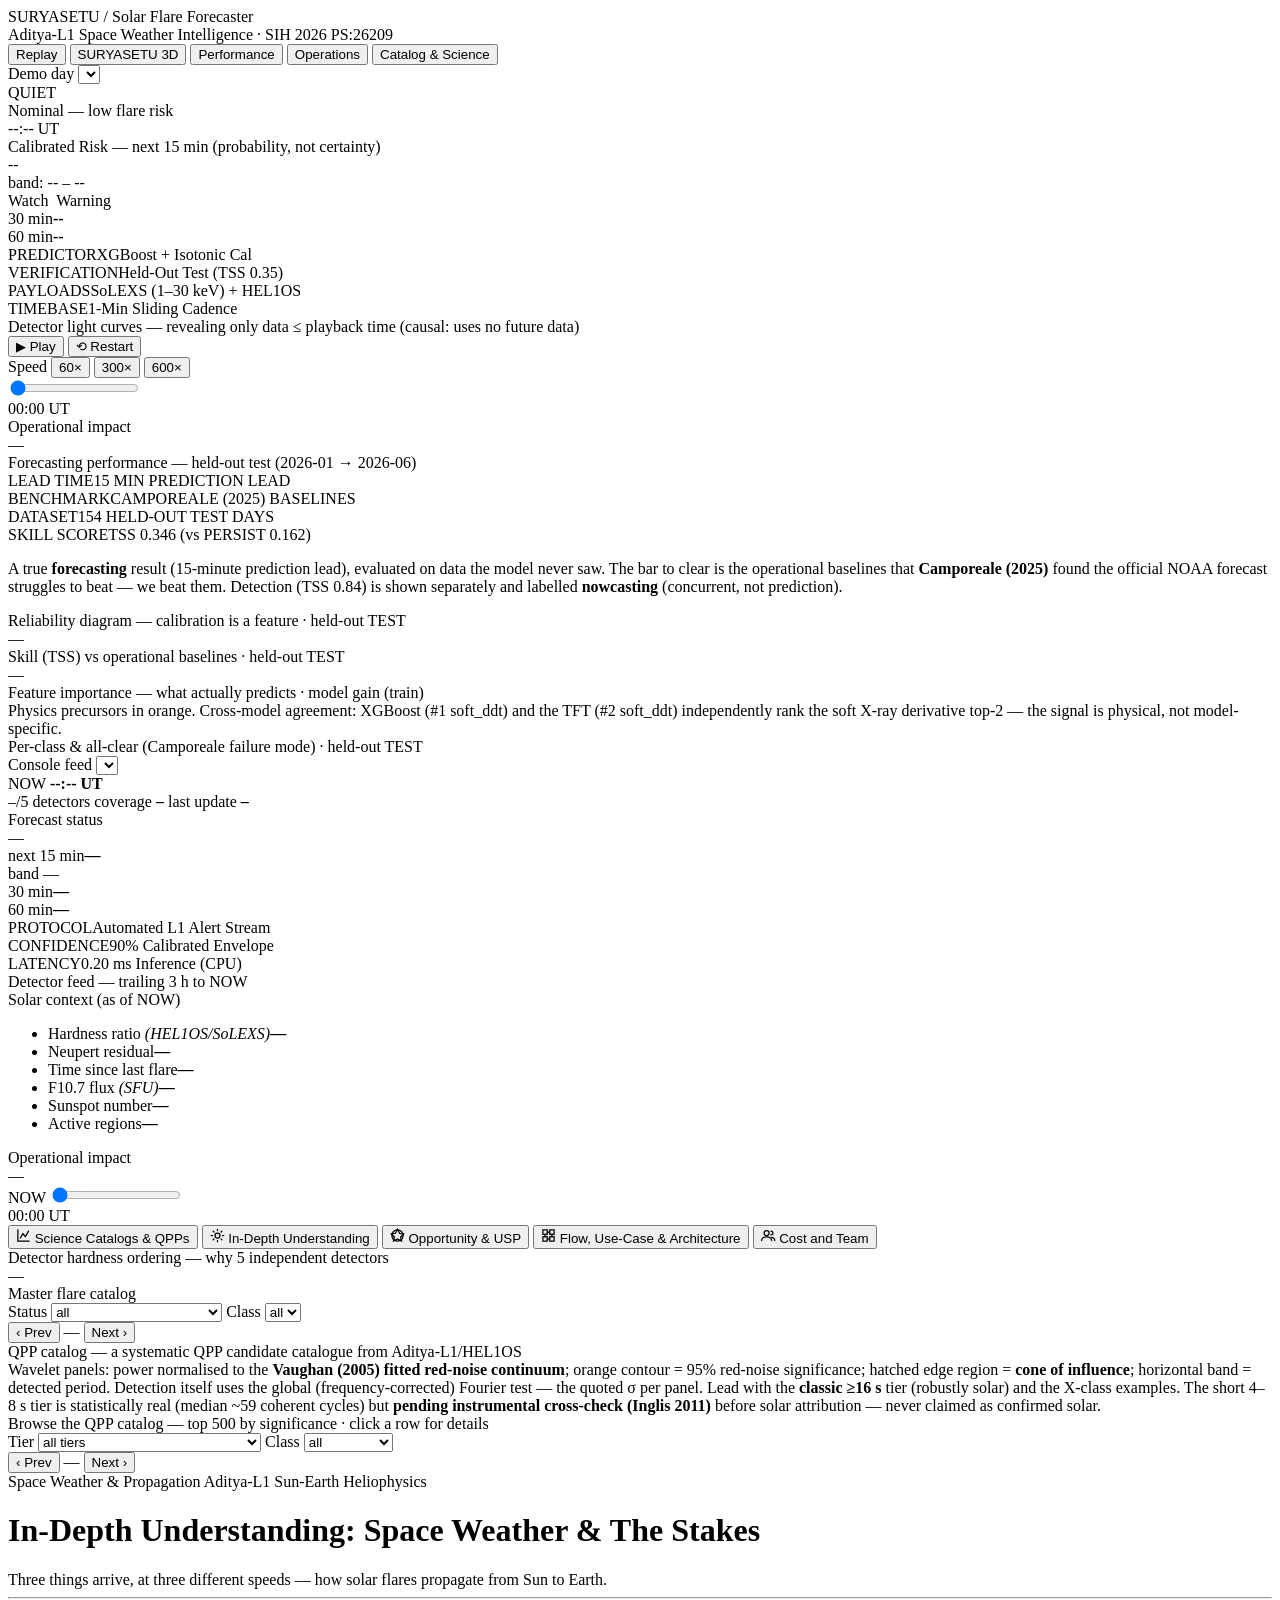
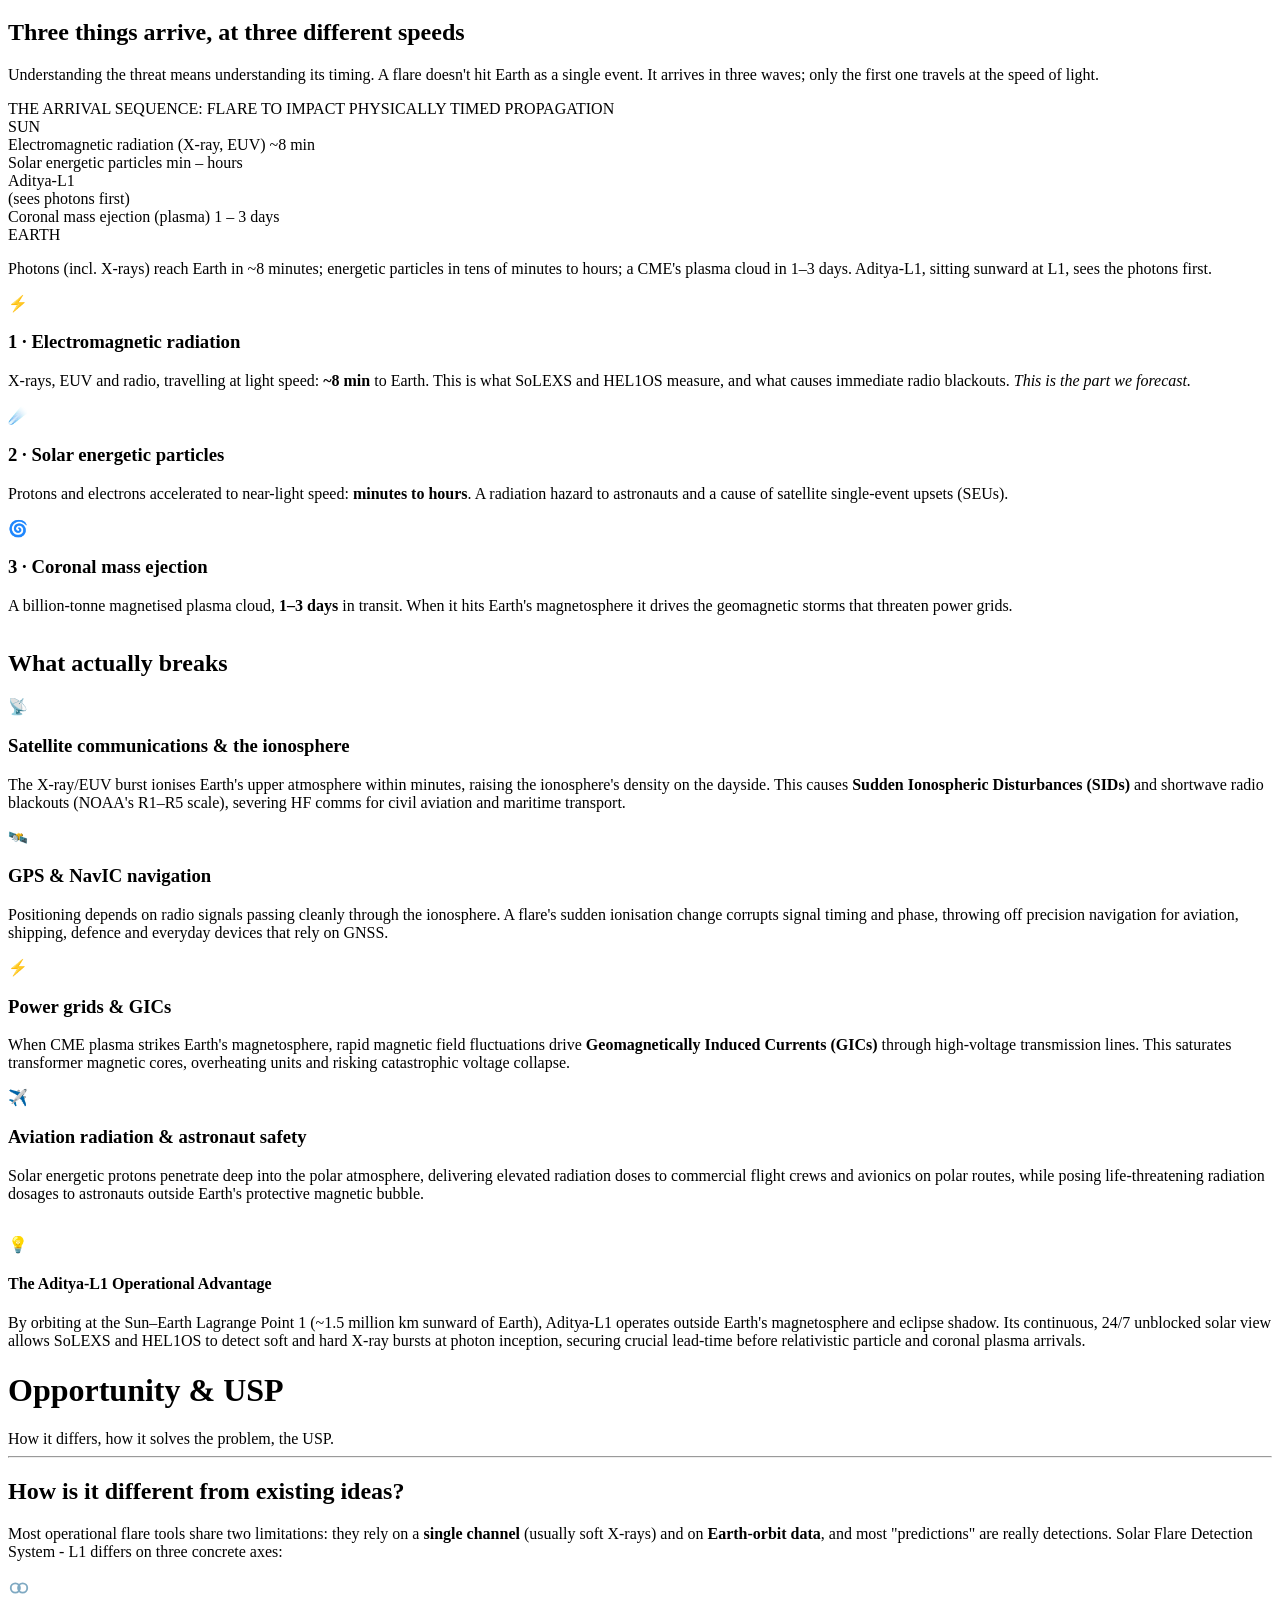
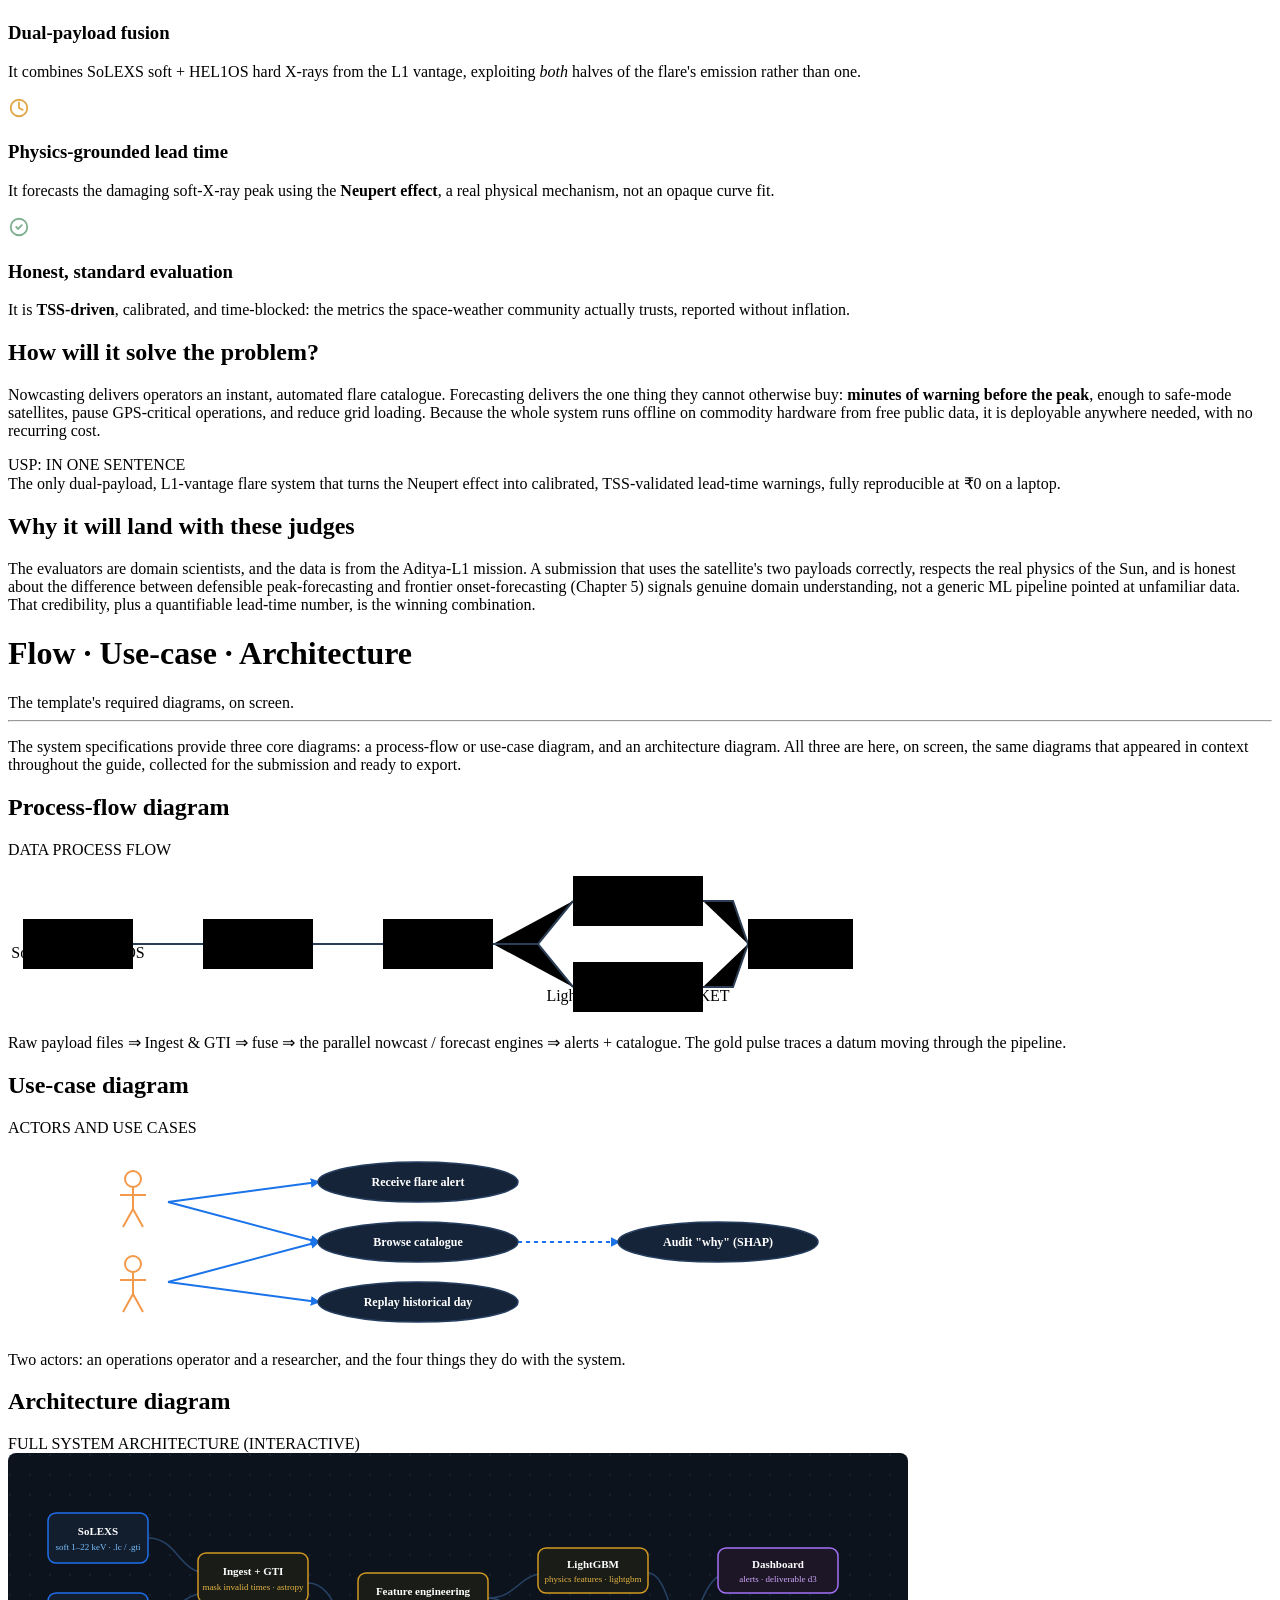
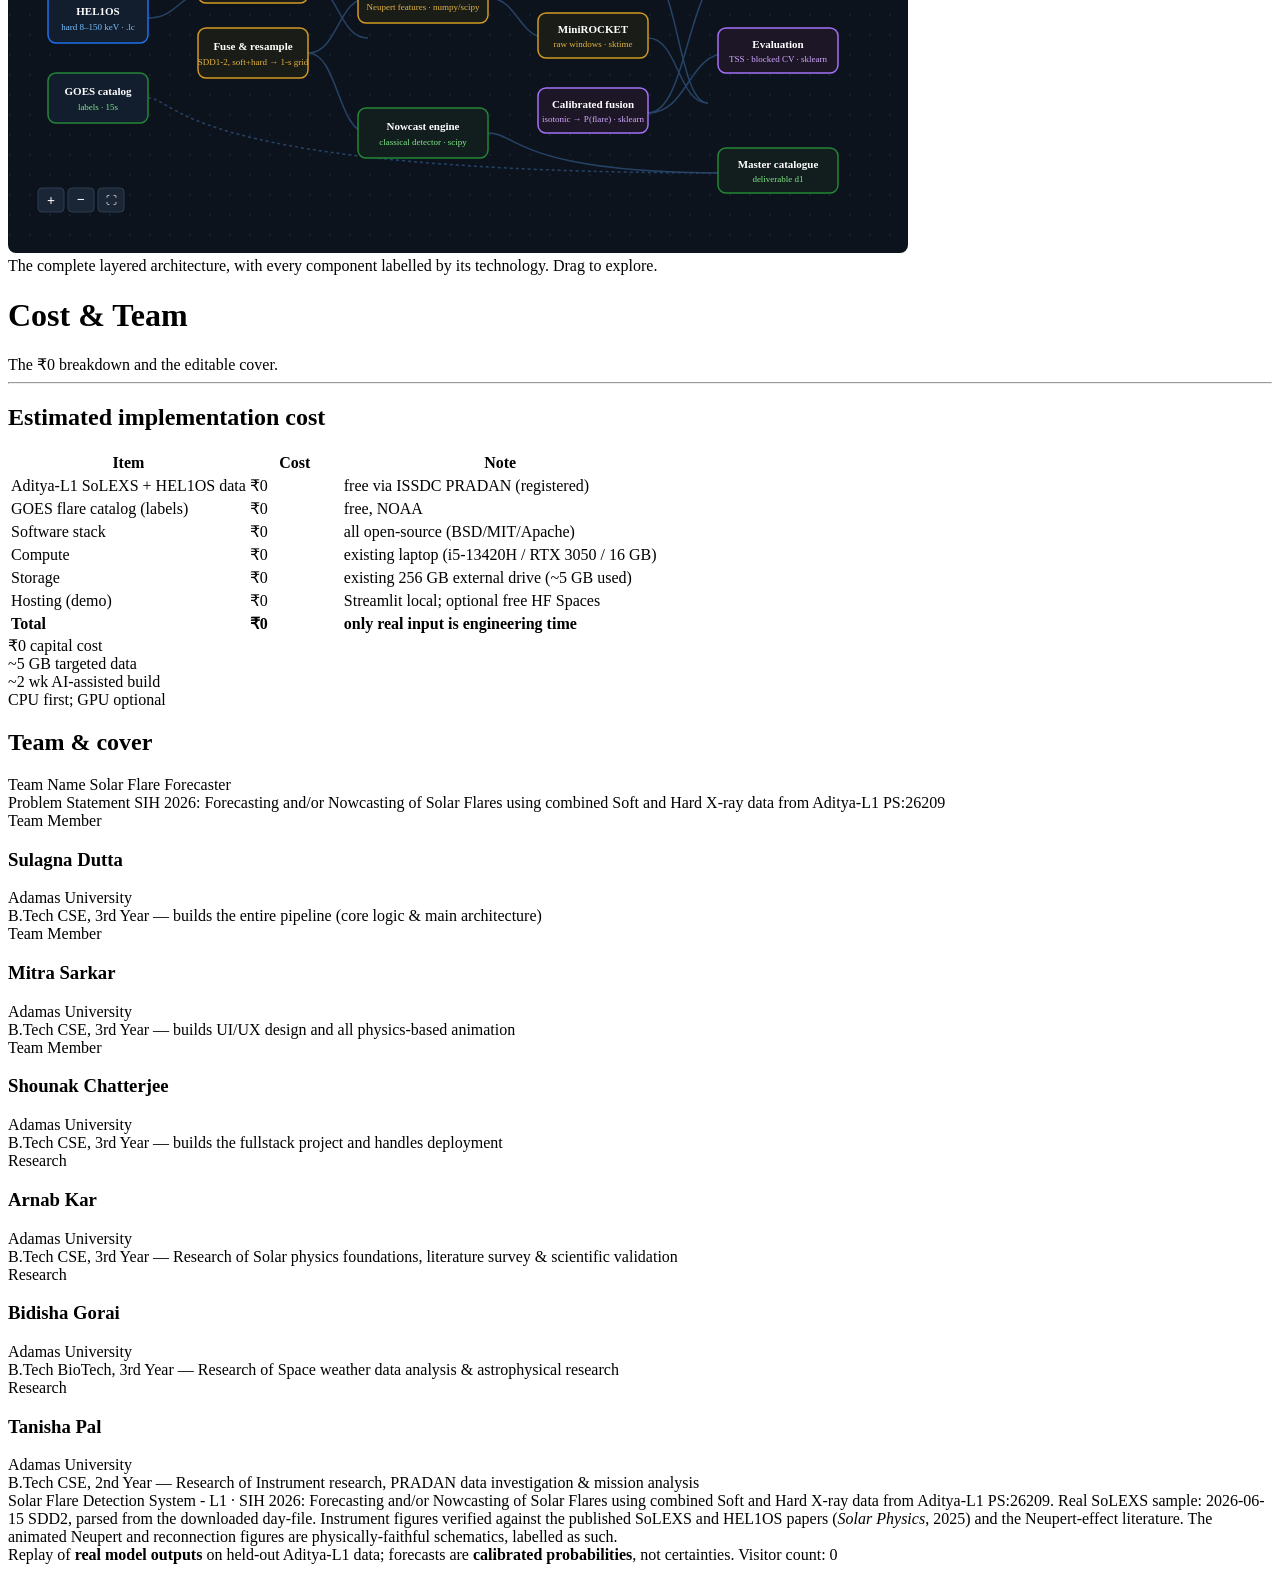
==== commit 7c3768c1: "fix(deploy): sync updated index.html and mobile.css to api/static for Vercel deployment" ====
--- a/api/static/index.html
+++ b/api/static/index.html
@@ -7,6 +7,7 @@
   <title>Solar Flare Detection System - L1</title>
   <link rel="stylesheet" href="/css/style.css">
   <link rel="stylesheet" href="/css/suryasetu.css">
+  <link rel="stylesheet" href="/css/mobile.css">
   <script src="/vendor/three.min.js"></script>
   <script src="/vendor/OrbitControls.js"></script>
   <script src="/vendor/plotly-2.35.2.min.js" charset="utf-8"></script>
@@ -239,7 +240,8 @@
         <span class="subtab-icon"><svg width="15" height="15" viewBox="0 0 24 24" fill="none" stroke="currentColor"
             stroke-width="2" stroke-linecap="round" stroke-linejoin="round">
             <circle cx="12" cy="12" r="4" />
-            <path d="M12 2v2M12 20v2M4.93 4.93l1.41 1.41M17.66 17.66l1.41 1.41M2 12h2M20 12h2M6.34 17.66l-1.41 1.41M19.07 4.93l-1.41 1.41" />
+            <path
+              d="M12 2v2M12 20v2M4.93 4.93l1.41 1.41M17.66 17.66l1.41 1.41M2 12h2M20 12h2M6.34 17.66l-1.41 1.41M19.07 4.93l-1.41 1.41" />
           </svg></span> In-Depth Understanding
       </button>
       <button class="cat-subtab" data-subtab="cat-opportunity">
@@ -366,12 +368,14 @@
           <span class="guide-readtime">Aditya-L1 Sun-Earth Heliophysics</span>
         </div>
         <h1 class="guide-title">In-Depth Understanding: Space Weather &amp; The Stakes</h1>
-        <div class="guide-subtitle">Three things arrive, at three different speeds — how solar flares propagate from Sun to Earth.</div>
+        <div class="guide-subtitle">Three things arrive, at three different speeds — how solar flares propagate from Sun
+          to Earth.</div>
         <hr class="guide-divider">
 
         <h2 class="guide-h2">Three things arrive, at three different speeds</h2>
         <p class="guide-p">
-          Understanding the threat means understanding its timing. A flare doesn't hit Earth as a single event. It arrives in three waves; only the first one travels at the speed of light.
+          Understanding the threat means understanding its timing. A flare doesn't hit Earth as a single event. It
+          arrives in three waves; only the first one travels at the speed of light.
         </p>
 
         <!-- The Arrival Sequence Animated Card -->
@@ -447,7 +451,8 @@
 
           <div class="arrival-card-foot">
             <p>
-              Photons (incl. X-rays) reach Earth in ~8 minutes; energetic particles in tens of minutes to hours; a CME's plasma cloud in 1–3 days. Aditya-L1, sitting sunward at L1, sees the photons first.
+              Photons (incl. X-rays) reach Earth in ~8 minutes; energetic particles in tens of minutes to hours; a CME's
+              plasma cloud in 1–3 days. Aditya-L1, sitting sunward at L1, sees the photons first.
             </p>
           </div>
         </div>
@@ -460,7 +465,8 @@
               <h3 class="wave-title">1 · Electromagnetic radiation</h3>
             </div>
             <p class="wave-desc">
-              X-rays, EUV and radio, travelling at light speed: <b>~8 min</b> to Earth. This is what SoLEXS and HEL1OS measure, and what causes immediate radio blackouts. <i>This is the part we forecast.</i>
+              X-rays, EUV and radio, travelling at light speed: <b>~8 min</b> to Earth. This is what SoLEXS and HEL1OS
+              measure, and what causes immediate radio blackouts. <i>This is the part we forecast.</i>
             </p>
           </div>
 
@@ -470,7 +476,8 @@
               <h3 class="wave-title">2 · Solar energetic particles</h3>
             </div>
             <p class="wave-desc">
-              Protons and electrons accelerated to near-light speed: <b>minutes to hours</b>. A radiation hazard to astronauts and a cause of satellite single-event upsets (SEUs).
+              Protons and electrons accelerated to near-light speed: <b>minutes to hours</b>. A radiation hazard to
+              astronauts and a cause of satellite single-event upsets (SEUs).
             </p>
           </div>
 
@@ -480,7 +487,8 @@
               <h3 class="wave-title">3 · Coronal mass ejection</h3>
             </div>
             <p class="wave-desc">
-              A billion-tonne magnetised plasma cloud, <b>1–3 days</b> in transit. When it hits Earth's magnetosphere it drives the geomagnetic storms that threaten power grids.
+              A billion-tonne magnetised plasma cloud, <b>1–3 days</b> in transit. When it hits Earth's magnetosphere it
+              drives the geomagnetic storms that threaten power grids.
             </p>
           </div>
         </div>
@@ -492,7 +500,9 @@
             <div class="break-icon">📡</div>
             <h3 class="break-title">Satellite communications &amp; the ionosphere</h3>
             <p class="break-p">
-              The X-ray/EUV burst ionises Earth's upper atmosphere within minutes, raising the ionosphere's density on the dayside. This causes <b>Sudden Ionospheric Disturbances (SIDs)</b> and shortwave radio blackouts (NOAA's R1–R5 scale), severing HF comms for civil aviation and maritime transport.
+              The X-ray/EUV burst ionises Earth's upper atmosphere within minutes, raising the ionosphere's density on
+              the dayside. This causes <b>Sudden Ionospheric Disturbances (SIDs)</b> and shortwave radio blackouts
+              (NOAA's R1–R5 scale), severing HF comms for civil aviation and maritime transport.
             </p>
           </div>
 
@@ -500,7 +510,9 @@
             <div class="break-icon">🛰️</div>
             <h3 class="break-title">GPS &amp; NavIC navigation</h3>
             <p class="break-p">
-              Positioning depends on radio signals passing cleanly through the ionosphere. A flare's sudden ionisation change corrupts signal timing and phase, throwing off precision navigation for aviation, shipping, defence and everyday devices that rely on GNSS.
+              Positioning depends on radio signals passing cleanly through the ionosphere. A flare's sudden ionisation
+              change corrupts signal timing and phase, throwing off precision navigation for aviation, shipping, defence
+              and everyday devices that rely on GNSS.
             </p>
           </div>
 
@@ -508,7 +520,9 @@
             <div class="break-icon">⚡</div>
             <h3 class="break-title">Power grids &amp; GICs</h3>
             <p class="break-p">
-              When CME plasma strikes Earth's magnetosphere, rapid magnetic field fluctuations drive <b>Geomagnetically Induced Currents (GICs)</b> through high-voltage transmission lines. This saturates transformer magnetic cores, overheating units and risking catastrophic voltage collapse.
+              When CME plasma strikes Earth's magnetosphere, rapid magnetic field fluctuations drive <b>Geomagnetically
+                Induced Currents (GICs)</b> through high-voltage transmission lines. This saturates transformer magnetic
+              cores, overheating units and risking catastrophic voltage collapse.
             </p>
           </div>
 
@@ -516,7 +530,9 @@
             <div class="break-icon">✈️</div>
             <h3 class="break-title">Aviation radiation &amp; astronaut safety</h3>
             <p class="break-p">
-              Solar energetic protons penetrate deep into the polar atmosphere, delivering elevated radiation doses to commercial flight crews and avionics on polar routes, while posing life-threatening radiation dosages to astronauts outside Earth's protective magnetic bubble.
+              Solar energetic protons penetrate deep into the polar atmosphere, delivering elevated radiation doses to
+              commercial flight crews and avionics on polar routes, while posing life-threatening radiation dosages to
+              astronauts outside Earth's protective magnetic bubble.
             </p>
           </div>
         </div>
@@ -526,7 +542,10 @@
           <div class="callout-content">
             <h4>The Aditya-L1 Operational Advantage</h4>
             <p>
-              By orbiting at the Sun–Earth Lagrange Point 1 (~1.5 million km sunward of Earth), Aditya-L1 operates outside Earth's magnetosphere and eclipse shadow. Its continuous, 24/7 unblocked solar view allows SoLEXS and HEL1OS to detect soft and hard X-ray bursts at photon inception, securing crucial lead-time before relativistic particle and coronal plasma arrivals.
+              By orbiting at the Sun–Earth Lagrange Point 1 (~1.5 million km sunward of Earth), Aditya-L1 operates
+              outside Earth's magnetosphere and eclipse shadow. Its continuous, 24/7 unblocked solar view allows SoLEXS
+              and HEL1OS to detect soft and hard X-ray bursts at photon inception, securing crucial lead-time before
+              relativistic particle and coronal plasma arrivals.
             </p>
           </div>
         </div>
@@ -1043,7 +1062,7 @@
               <h3 class="team-member-cover-name">Sulagna Dutta</h3>
               <span class="team-member-cover-org">Adamas University</span>
               <div class="team-member-cover-role">
-                B.Tech, 3rd Year — builds the entire pipeline (core logic &amp; main architecture)
+                B.Tech CSE, 3rd Year — builds the entire pipeline (core logic &amp; main architecture)
               </div>
             </div>
 
@@ -1052,7 +1071,7 @@
               <h3 class="team-member-cover-name">Mitra Sarkar</h3>
               <span class="team-member-cover-org">Adamas University</span>
               <div class="team-member-cover-role">
-                B.Tech, 3rd Year — builds UI/UX design and all physics-based animation
+                B.Tech CSE, 3rd Year — builds UI/UX design and all physics-based animation
               </div>
             </div>
 
@@ -1061,7 +1080,7 @@
               <h3 class="team-member-cover-name">Shounak Chatterjee</h3>
               <span class="team-member-cover-org">Adamas University</span>
               <div class="team-member-cover-role">
-                B.Tech, 3rd Year — builds the fullstack project and handles deployment
+                B.Tech CSE, 3rd Year — builds the fullstack project and handles deployment
               </div>
             </div>
 
@@ -1070,7 +1089,8 @@
               <h3 class="team-member-cover-name">Arnab Kar</h3>
               <span class="team-member-cover-org">Adamas University</span>
               <div class="team-member-cover-role">
-                B.Tech, 3rd Year — Research of Solar physics foundations, literature survey &amp; scientific validation
+                B.Tech CSE, 3rd Year — Research of Solar physics foundations, literature survey &amp; scientific
+                validation
               </div>
             </div>
 
@@ -1079,7 +1099,7 @@
               <h3 class="team-member-cover-name">Bidisha Gorai</h3>
               <span class="team-member-cover-org">Adamas University</span>
               <div class="team-member-cover-role">
-                B.Tech, 3rd Year — Research of Space weather data analysis &amp; astrophysical research
+                B.Tech BioTech, 3rd Year — Research of Space weather data analysis &amp; astrophysical research
               </div>
             </div>
 
@@ -1088,7 +1108,7 @@
               <h3 class="team-member-cover-name">Tanisha Pal</h3>
               <span class="team-member-cover-org">Adamas University</span>
               <div class="team-member-cover-role">
-                B.Tech, 3rd Year — Research of Instrument research, PRADAN data investigation &amp; mission analysis
+                B.Tech CSE, 2nd Year — Research of Instrument research, PRADAN data investigation &amp; mission analysis
               </div>
             </div>
           </div>
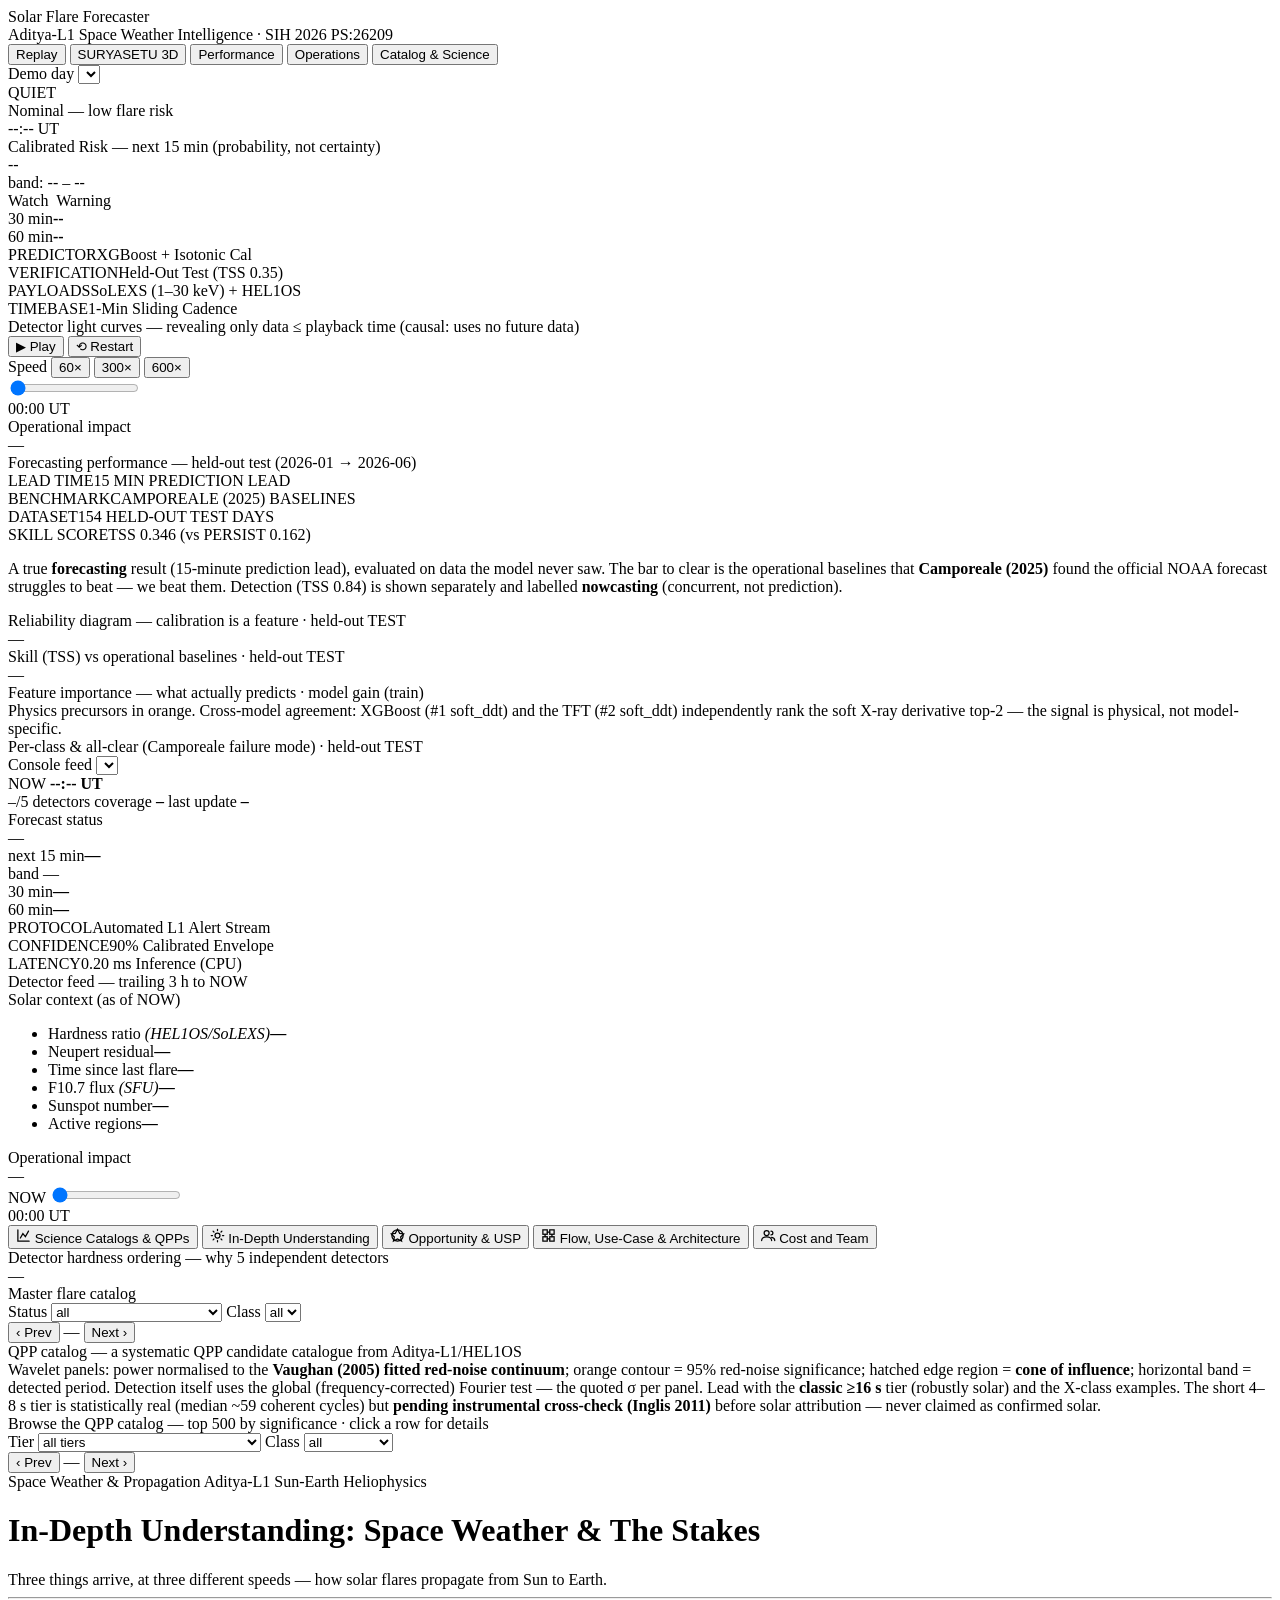
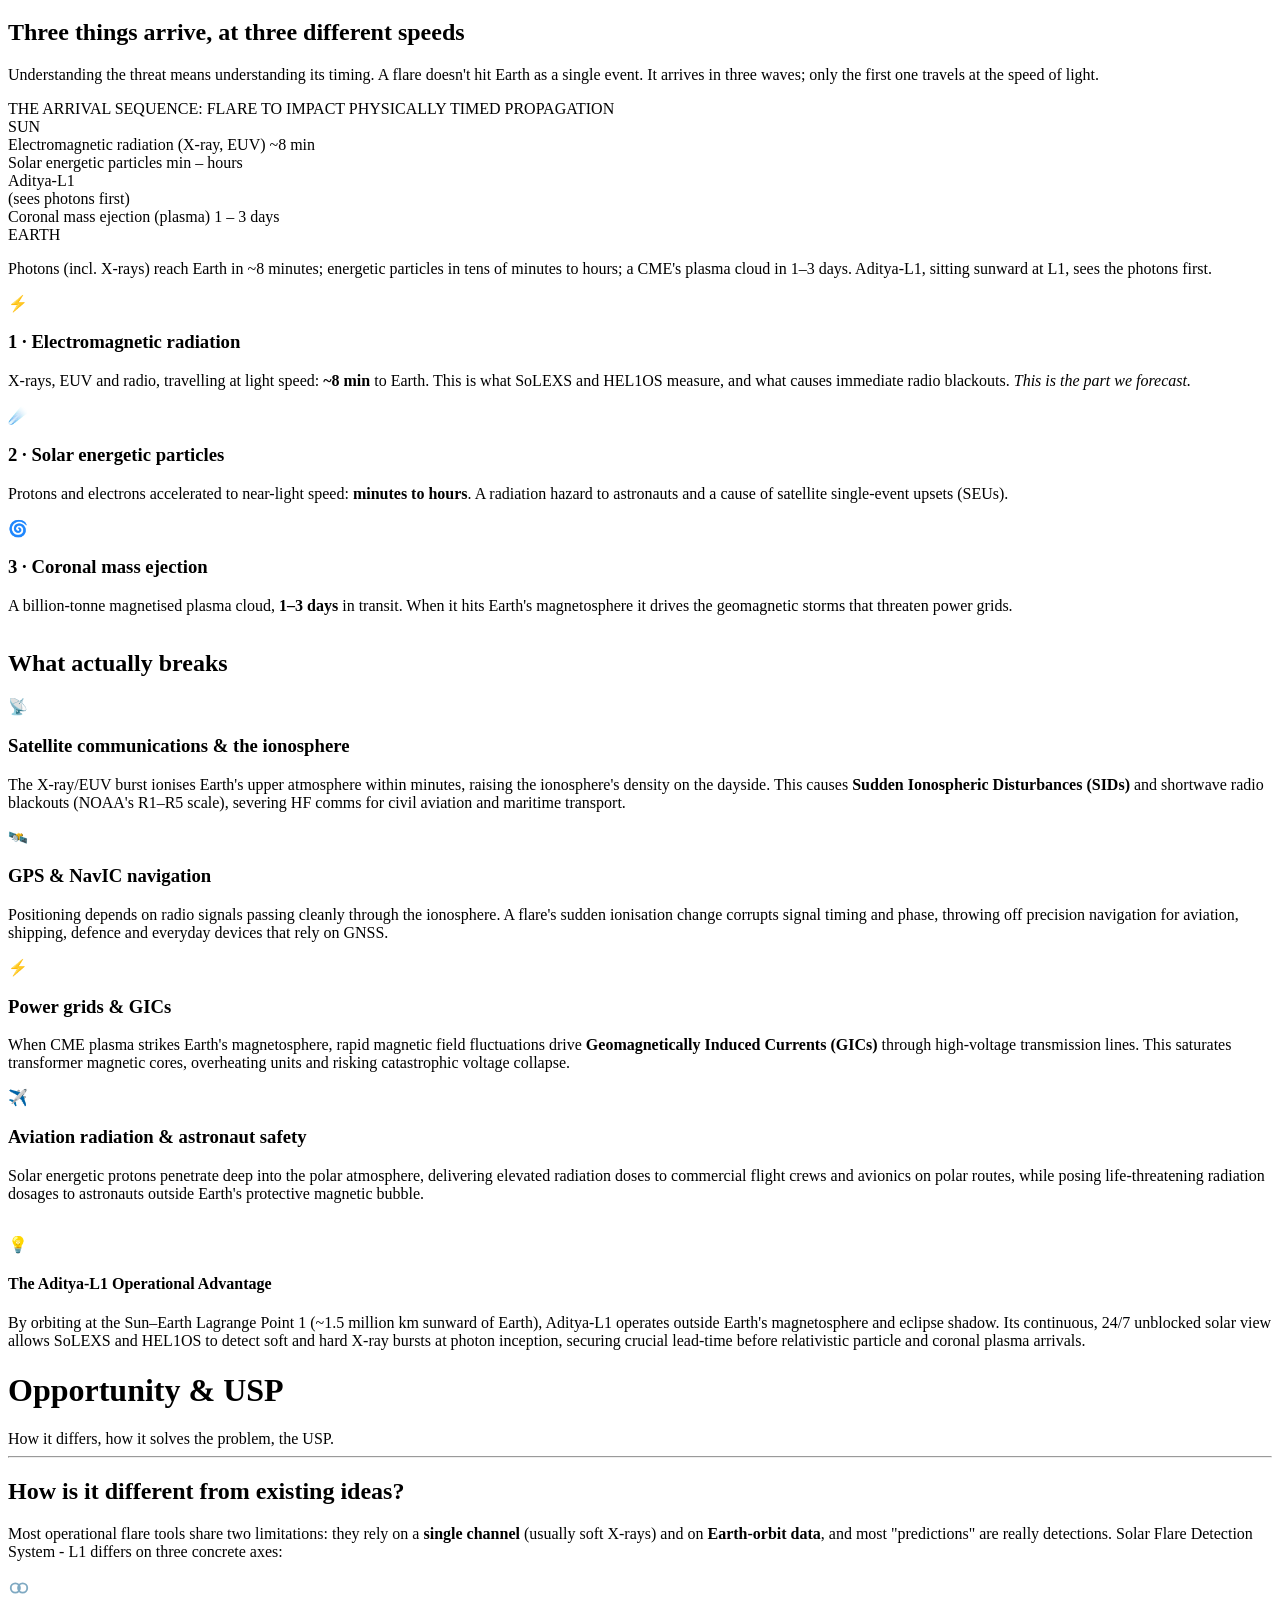
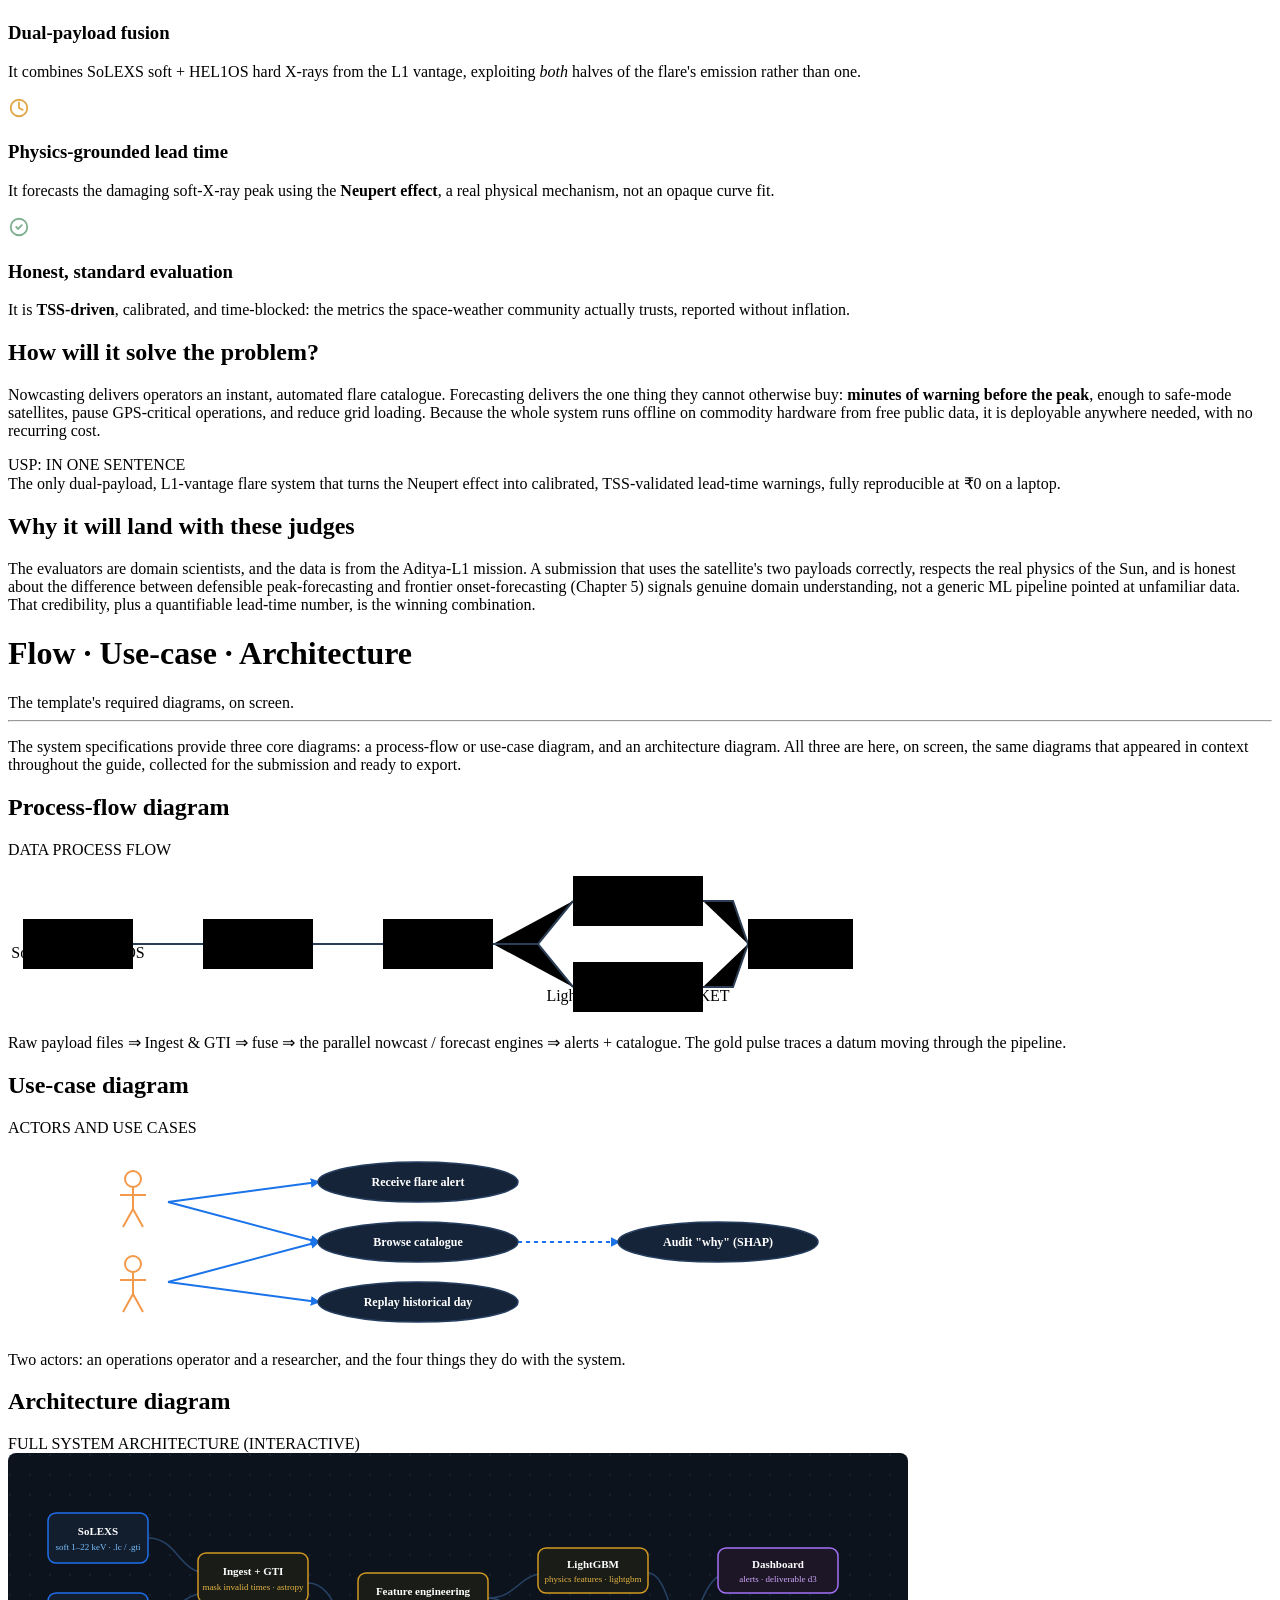
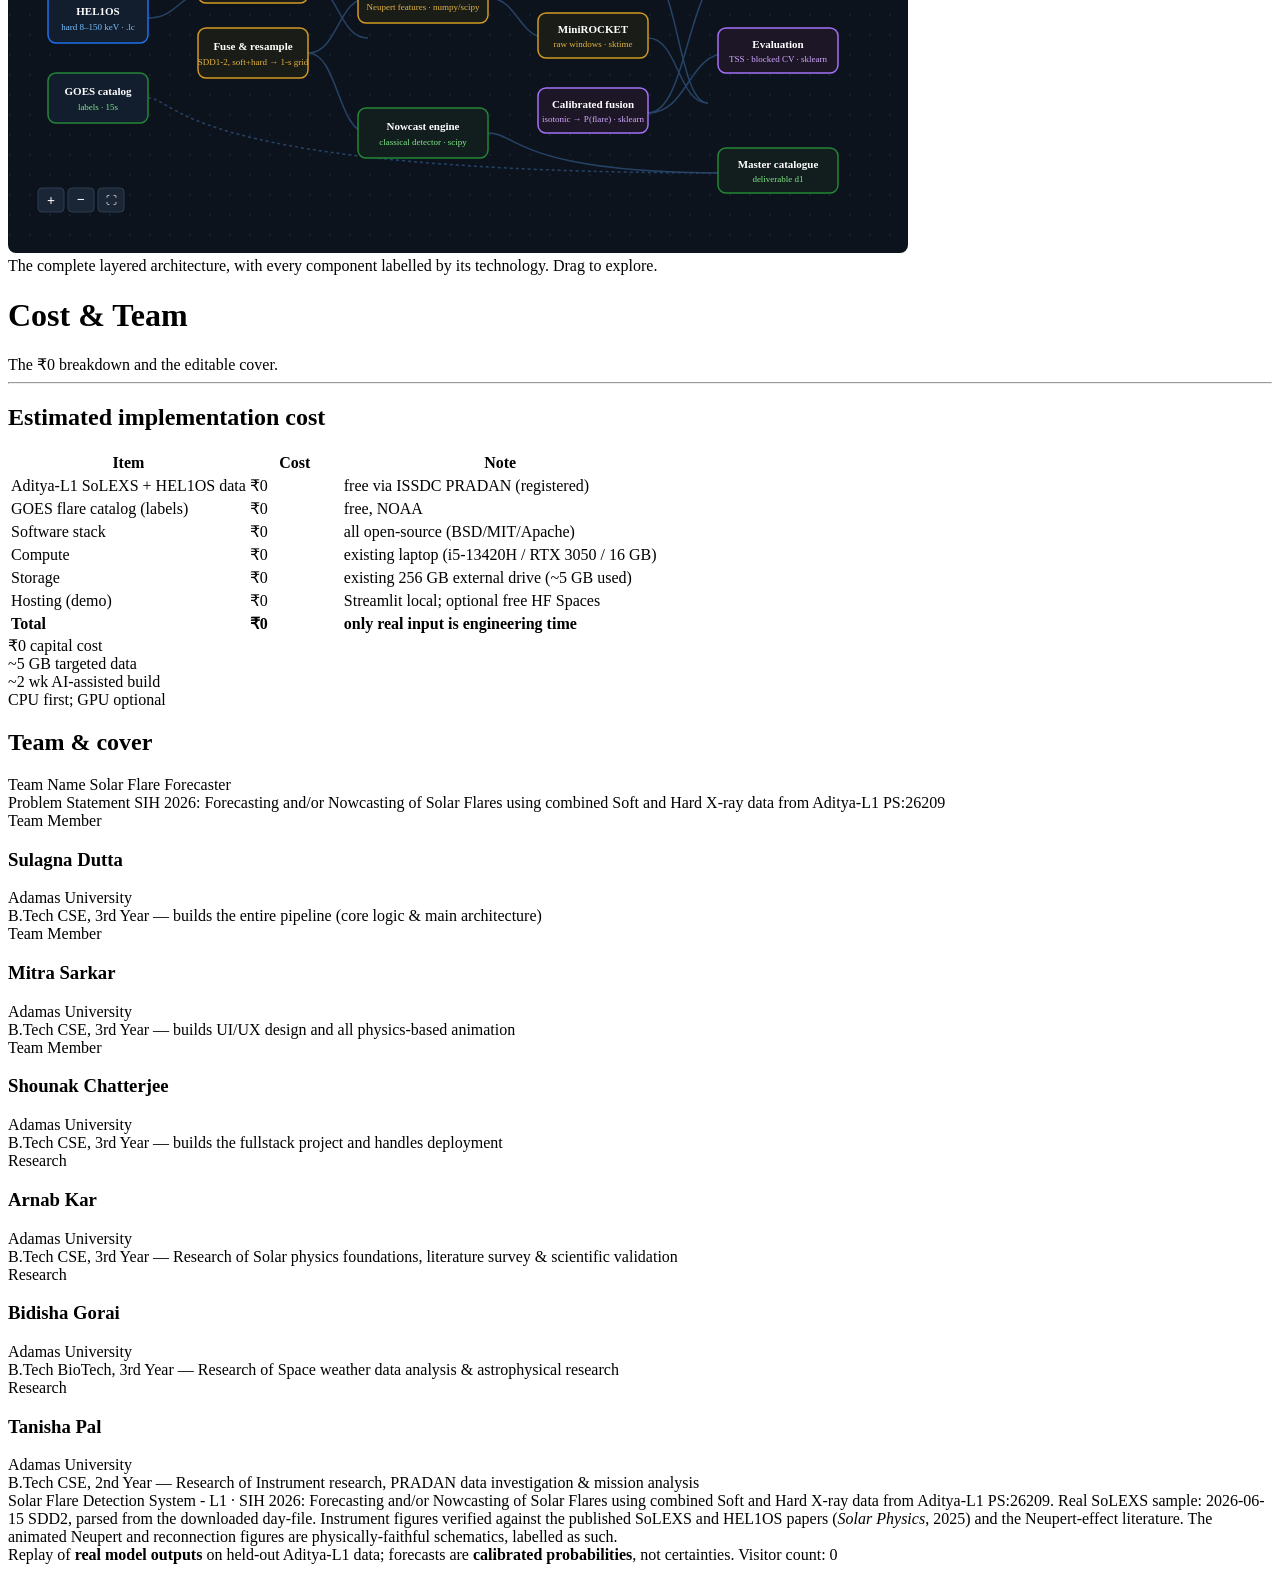
==== commit b56a19fb: "feat(ui): update brand title to Solar Flare Forecaster and sync to api/static for redeploy" ====
--- a/api/static/index.html
+++ b/api/static/index.html
@@ -17,8 +17,7 @@
   <header class="topbar">
     <div class="brand">
       <div class="brand-text">
-        <div class="title"><span class="title-main">SURYASETU</span> <span class="title-sep">/</span> <span
-            class="title-sub">Solar Flare Forecaster</span></div>
+        <div class="title"><span class="title-main">Solar Flare Forecaster</span></div>
         <div class="subtitle"><span class="sub-short">Aditya-L1 Space Weather Intelligence</span><span
             class="sub-detail"> · SIH 2026 PS:26209</span></div>
       </div>
